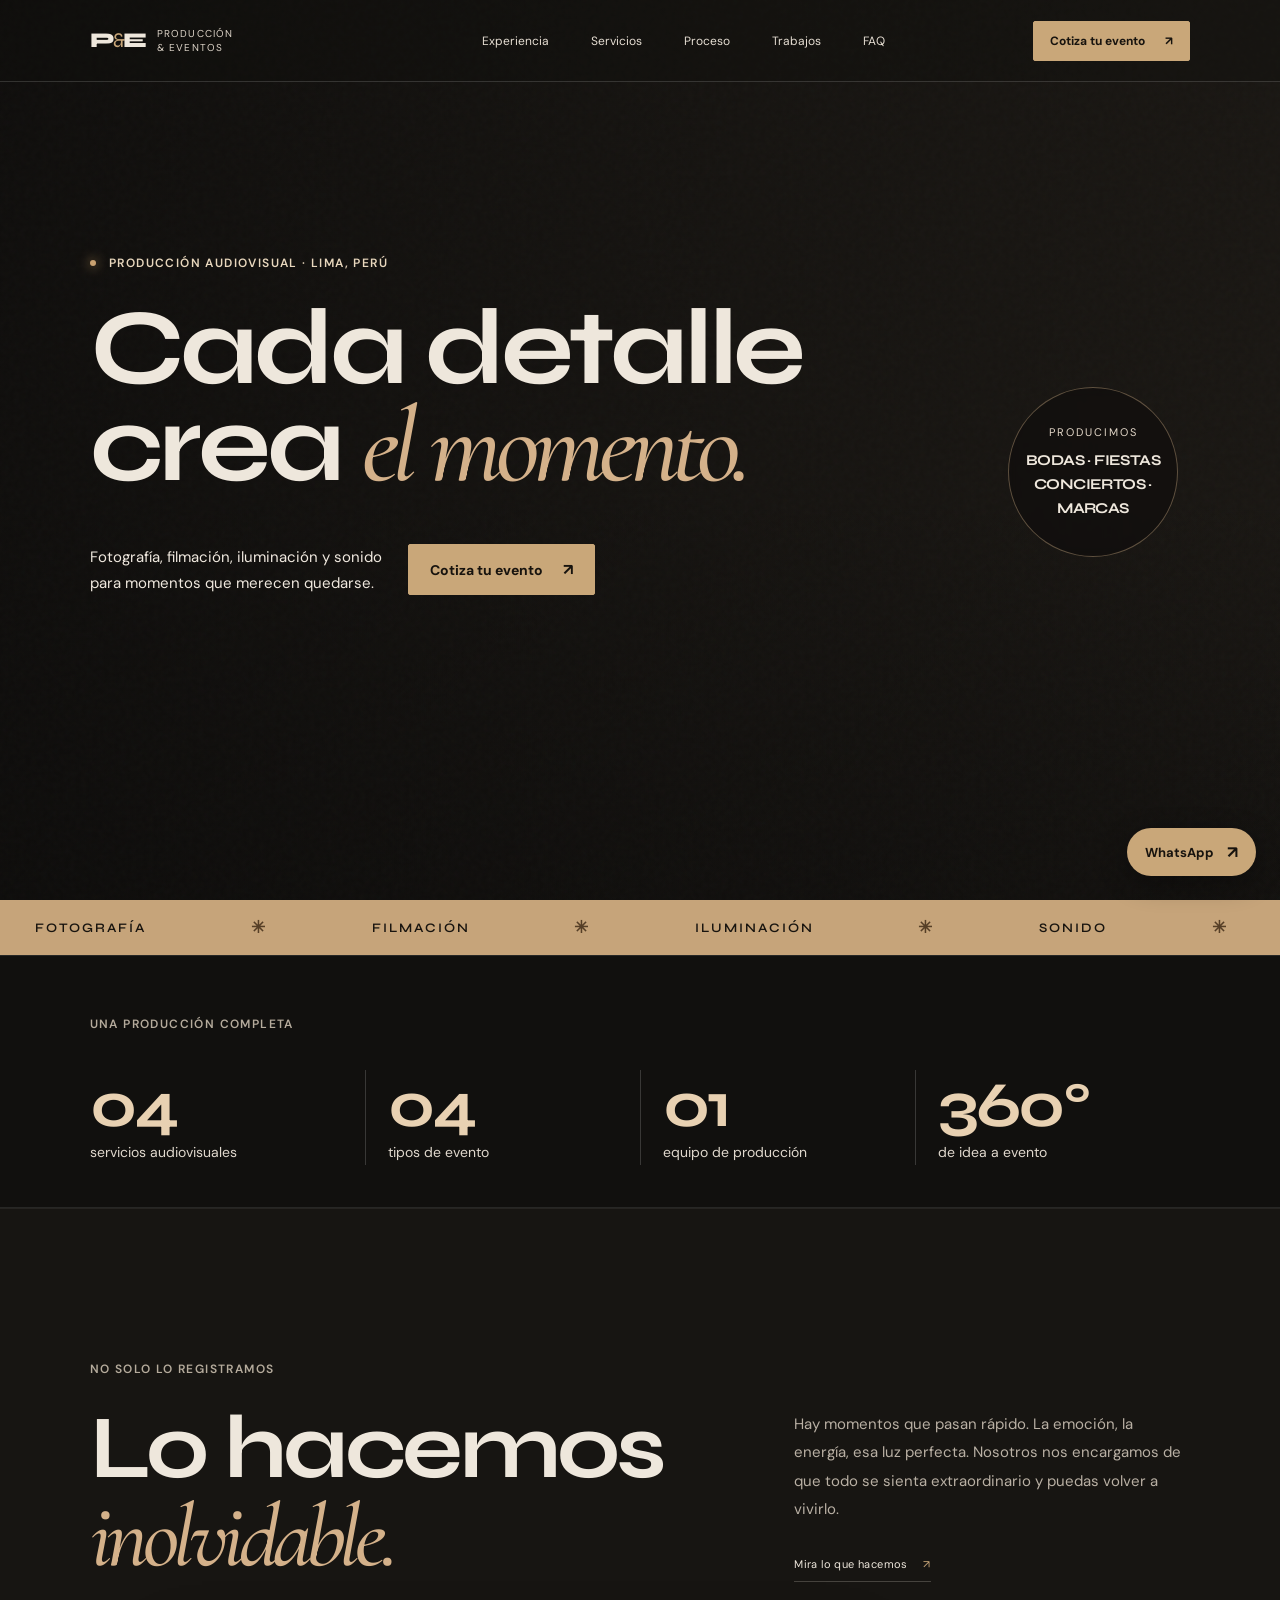
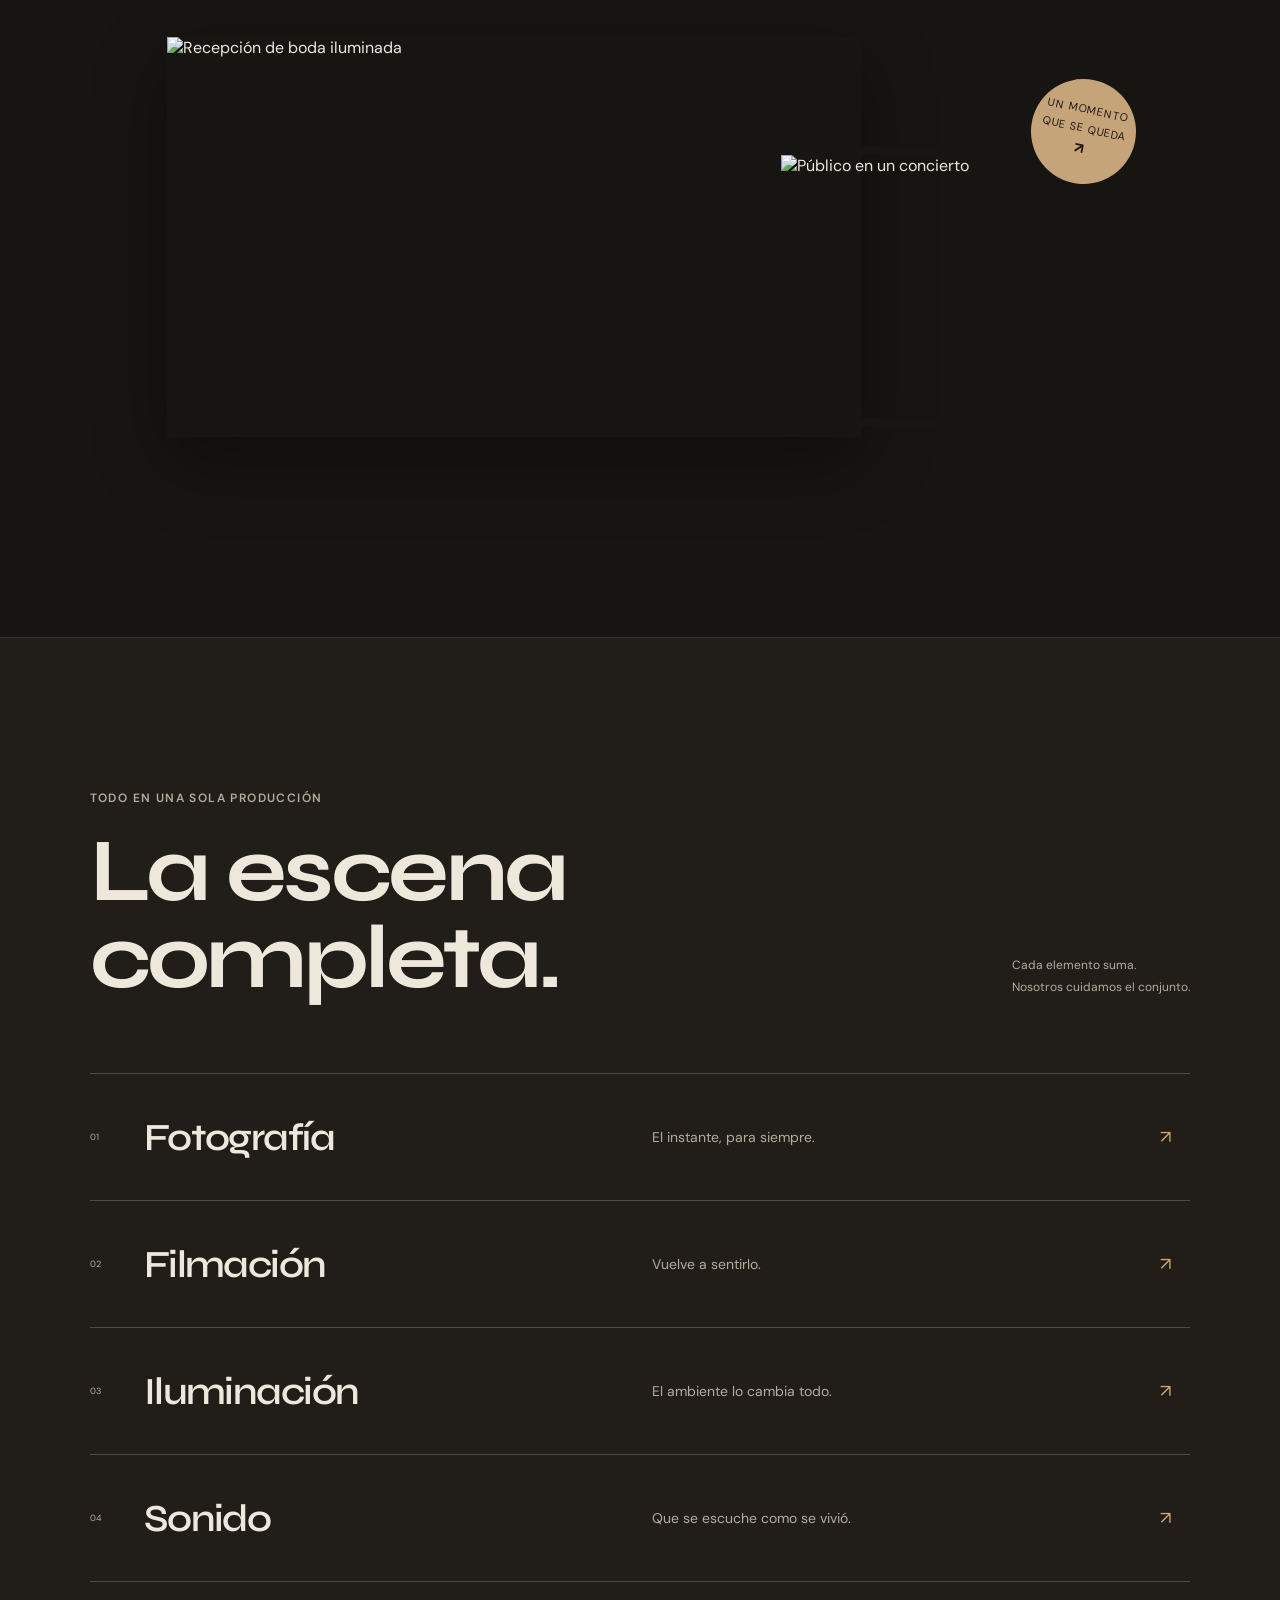
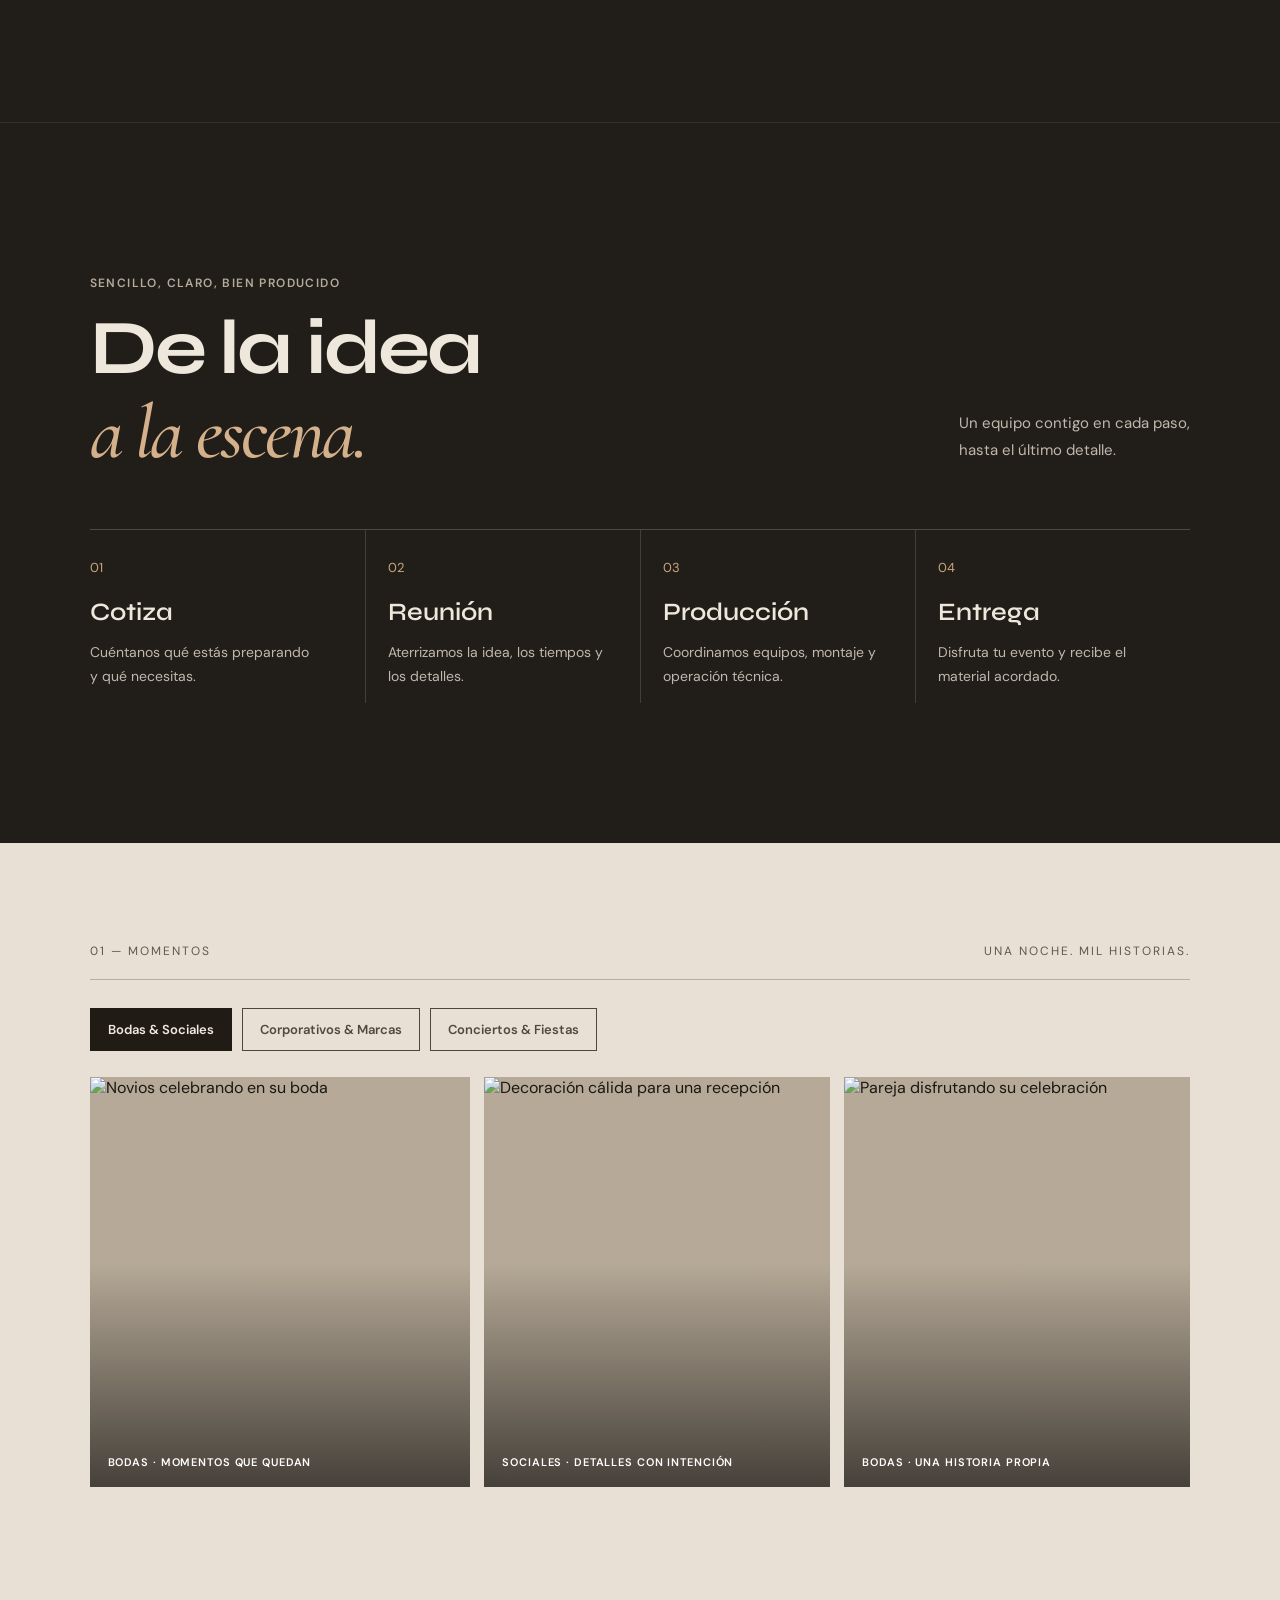
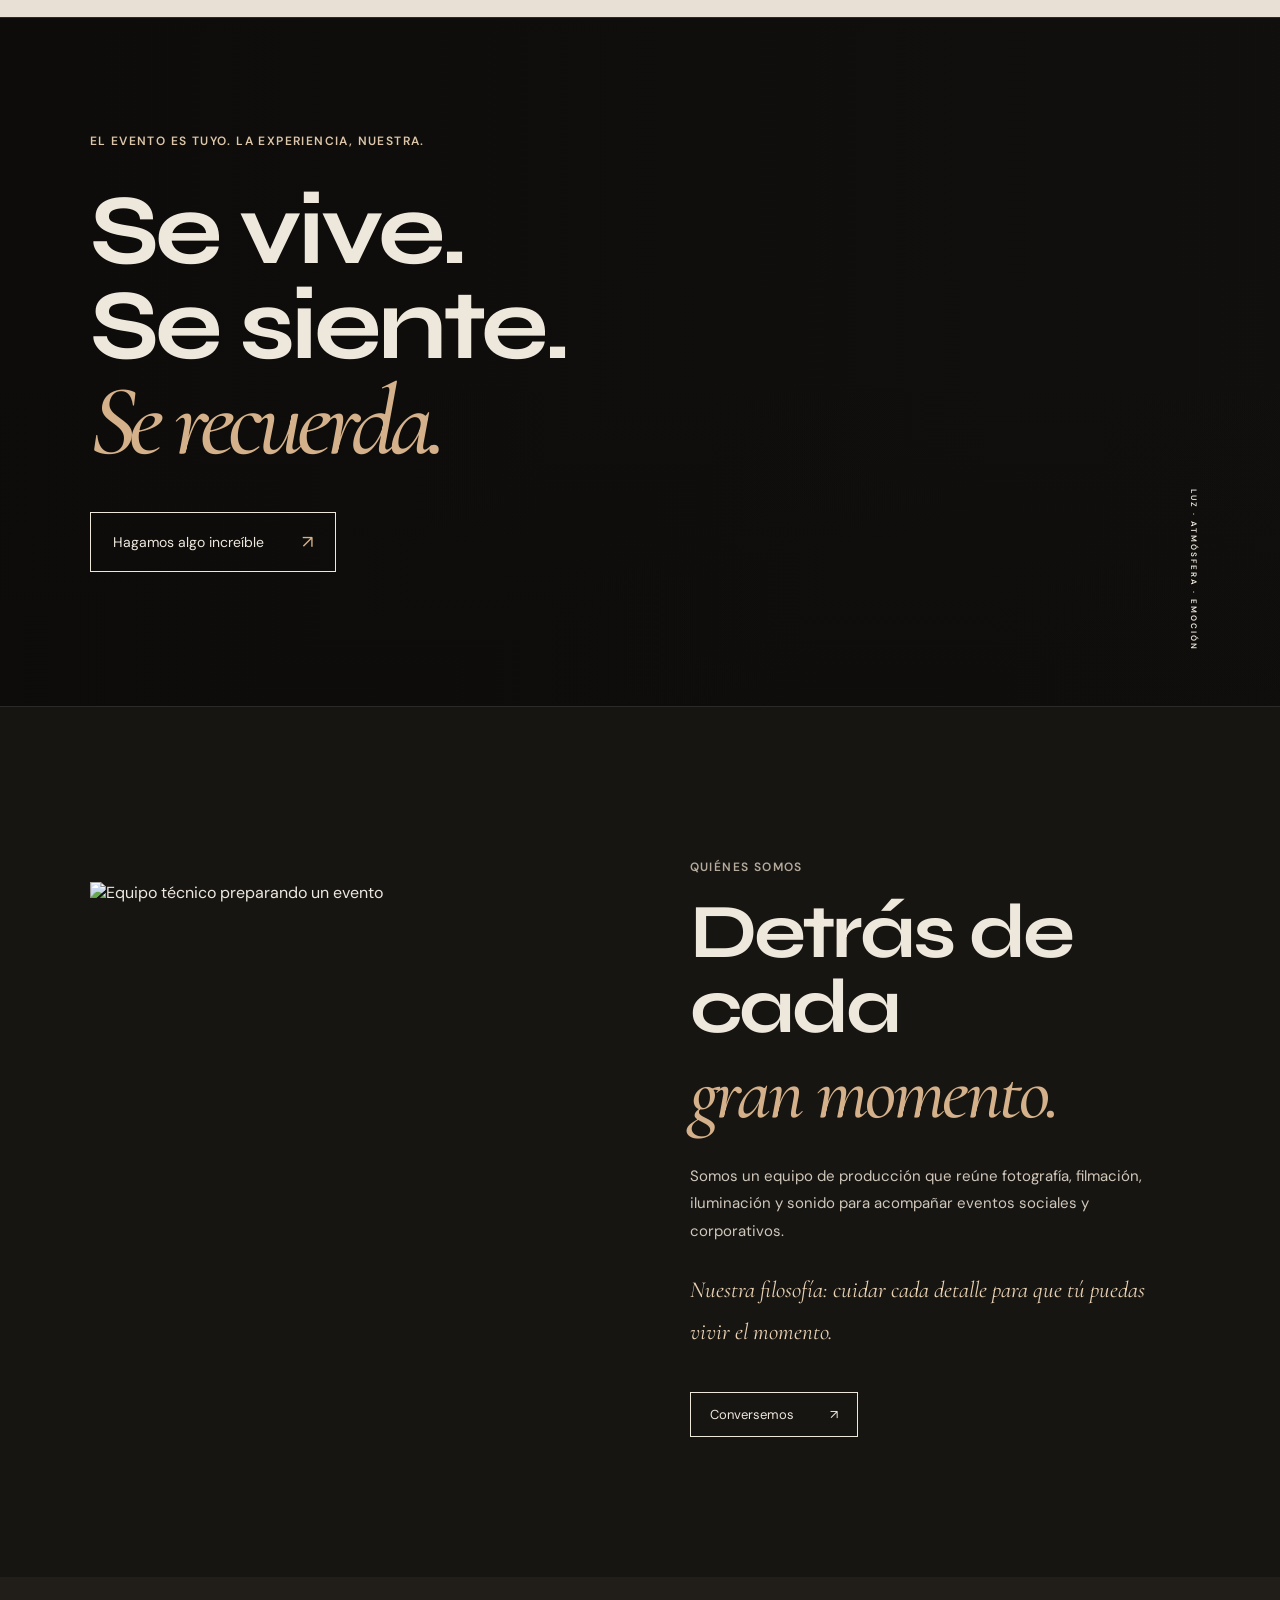
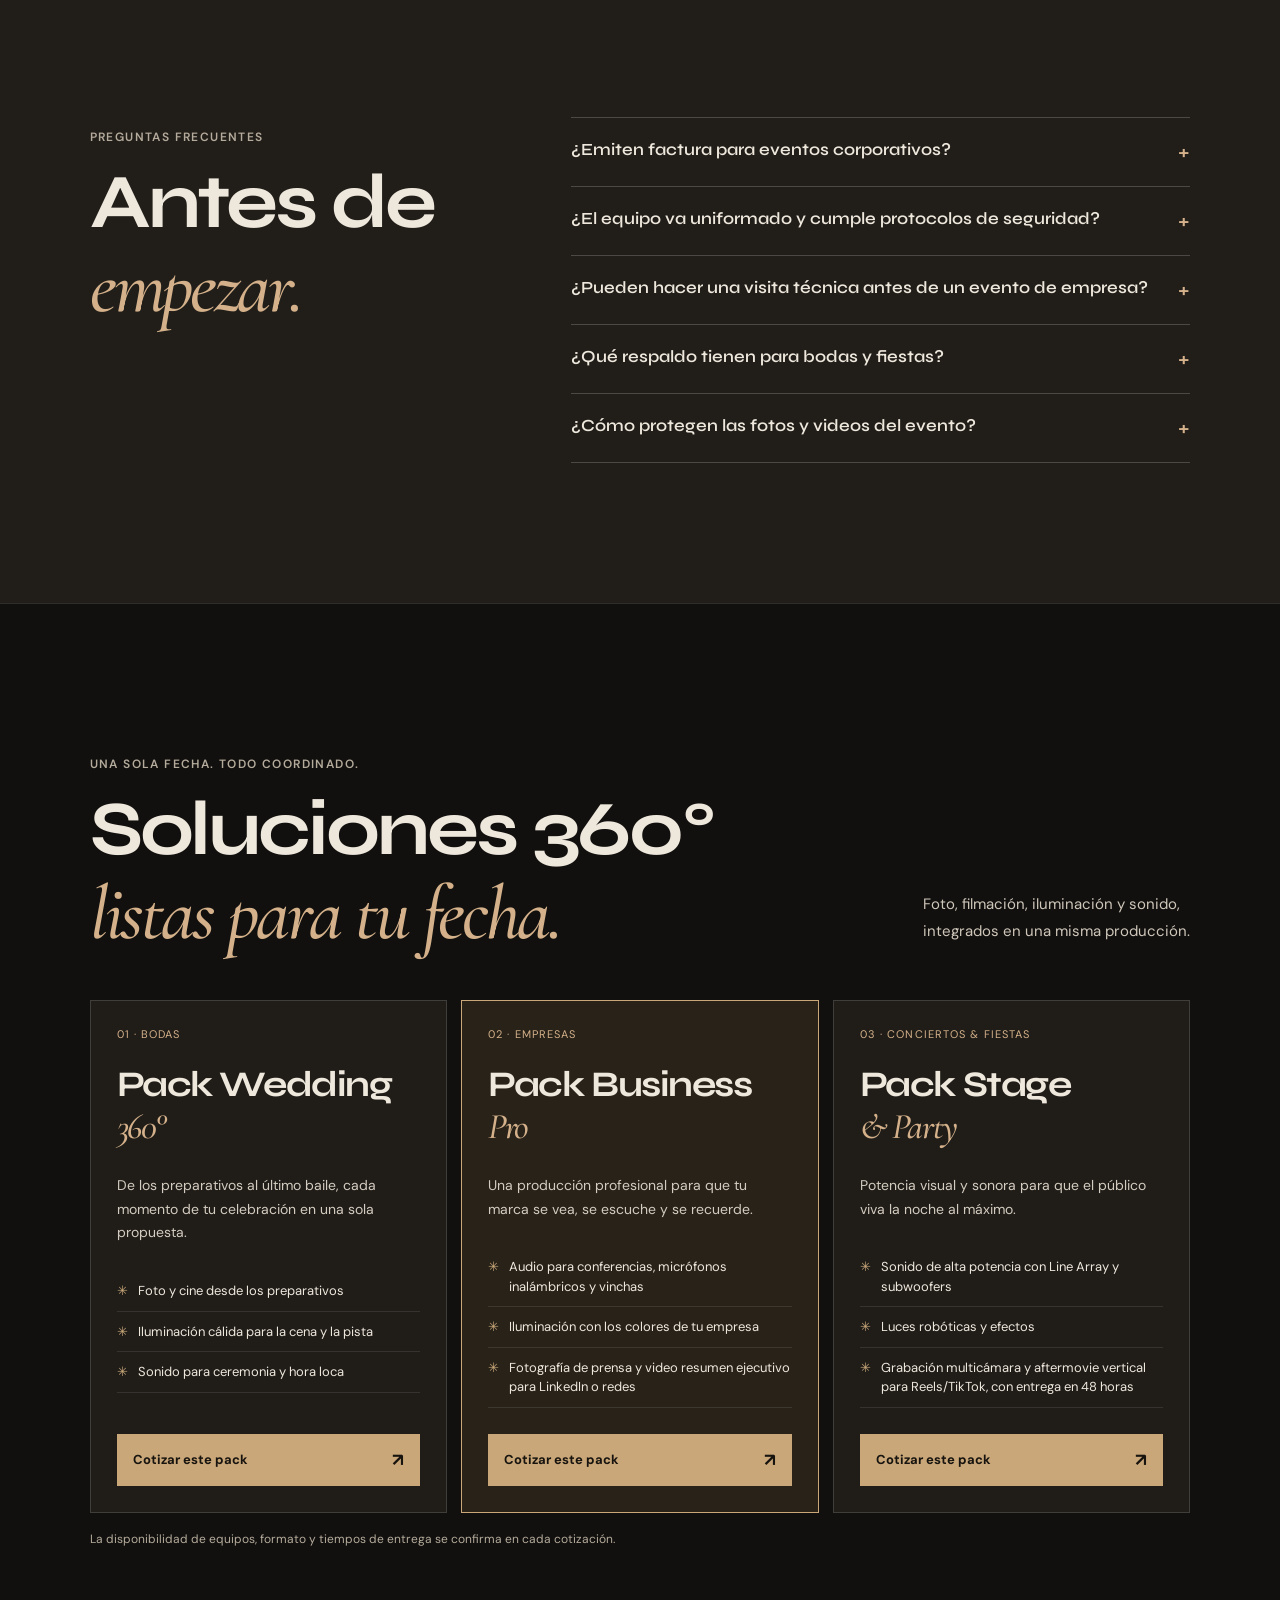
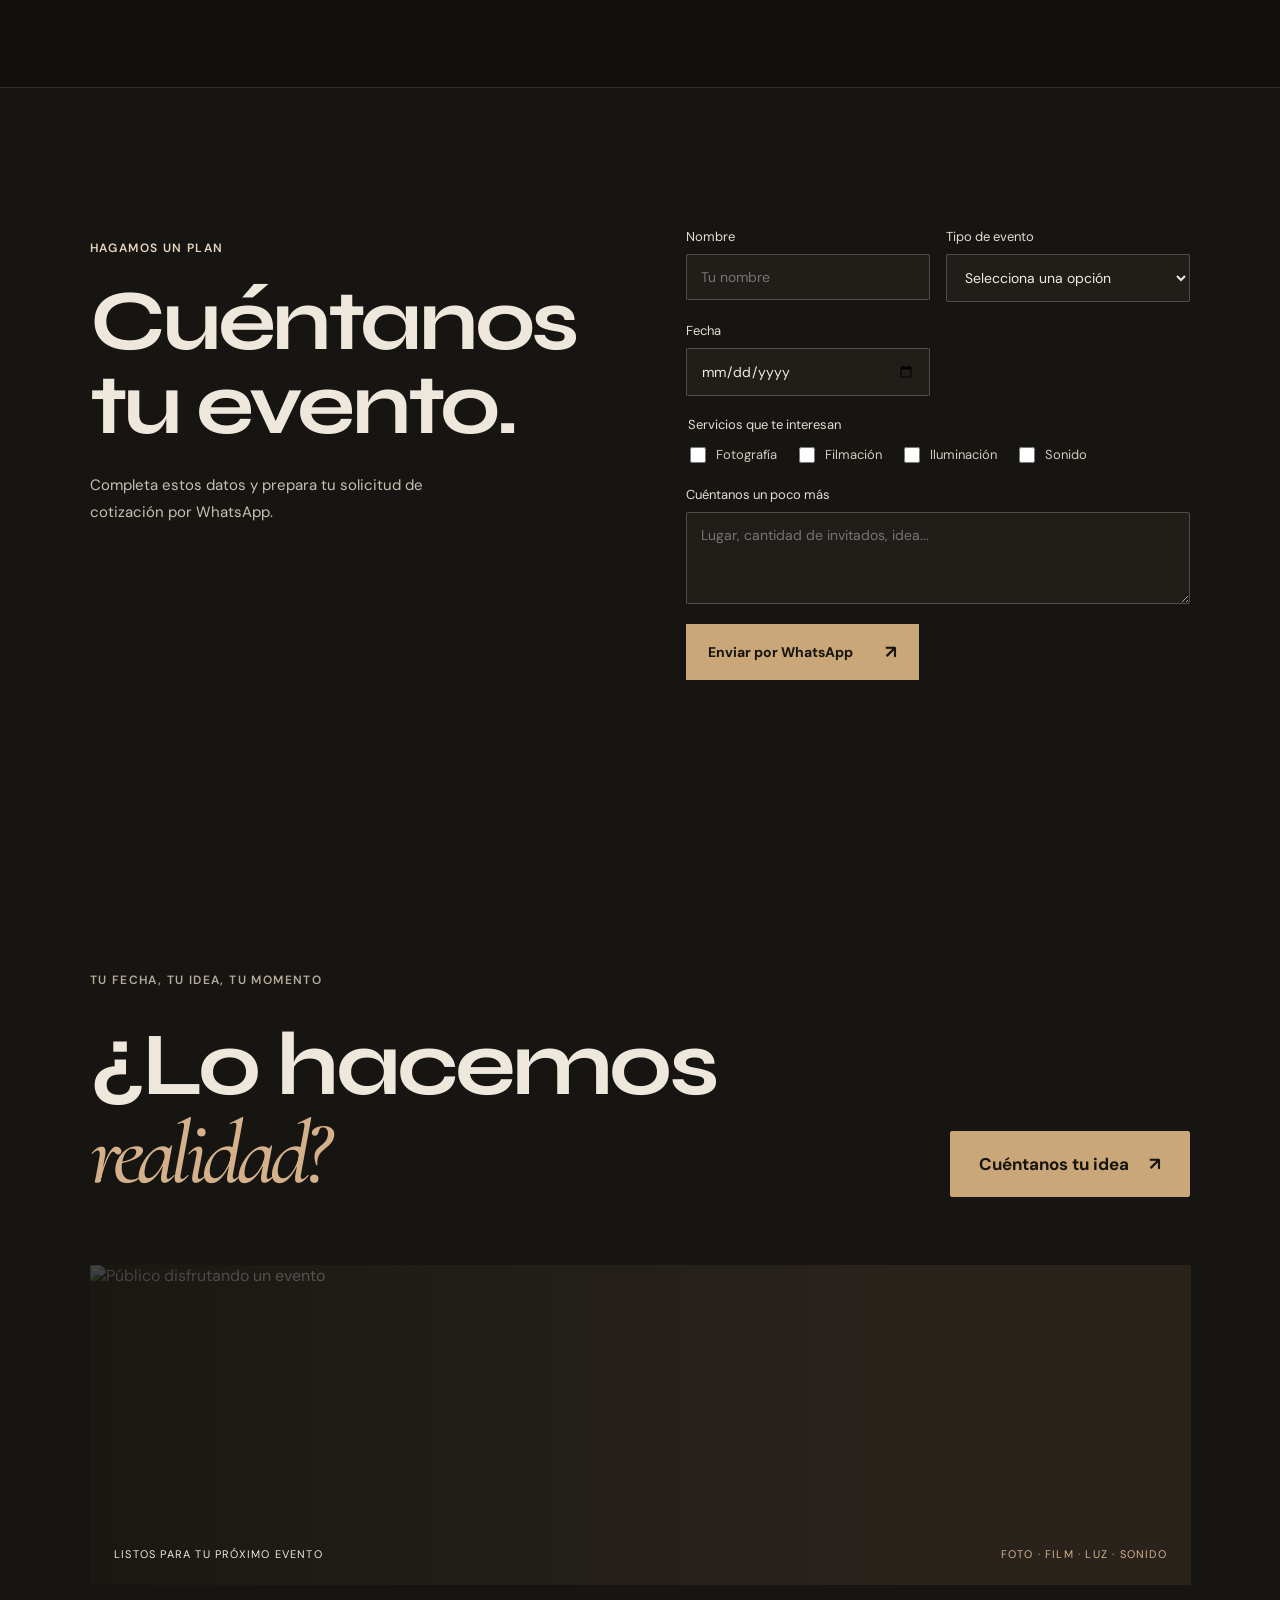
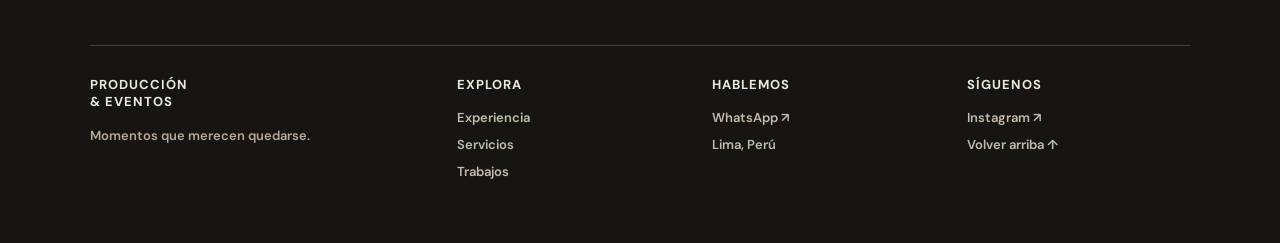
==== index.html @ 1ac0ceef "Create event production website" ====
<!doctype html>
<html lang="es">
<head>
  <meta charset="UTF-8">
  <meta name="viewport" content="width=device-width, initial-scale=1">
  <meta name="theme-color" content="#11100e">
  <meta name="description" content="Fotografía, filmación, iluminación y sonido para eventos que merecen sentirse y recordarse.">
  <title>Producción & Eventos — Cada detalle crea el momento</title>
  <link rel="preconnect" href="https://fonts.googleapis.com">
  <link rel="preconnect" href="https://fonts.gstatic.com" crossorigin>
  <link href="https://fonts.googleapis.com/css2?family=Cormorant+Garamond:ital,wght@1,400;1,500&family=DM+Sans:wght@400;500;600;700&family=Syne:wght@400;500;600;700;800&display=swap" rel="stylesheet">
  <link rel="stylesheet" href="styles.css">
</head>
<body>
  <header class="topbar">
    <a class="brand" href="#inicio" aria-label="Producción y Eventos, inicio"><span class="brand-mark">P<span>&</span>E</span><span class="brand-caption">PRODUCCIÓN<br>& EVENTOS</span></a>
    <nav class="nav" id="nav"><a href="#experiencia">Experiencia</a><a href="#servicios">Servicios</a><a href="#proceso">Proceso</a><a href="#trabajos">Trabajos</a><a href="#faq">FAQ</a></nav>
    <a class="nav-cta" href="#cotizacion">Cotiza tu evento <span>↗</span></a>
    <button class="menu-toggle" aria-label="Abrir menú" aria-expanded="false"><i></i><i></i></button>
  </header>

  <main>
    <section class="hero" id="inicio">
      <video class="hero-video" autoplay muted loop playsinline poster="https://images.unsplash.com/photo-1511795409834-ef04bbd61622?auto=format&fit=crop&w=2200&q=90" aria-label="Recepción de boda al atardecer"><source src="https://videos.pexels.com/video-files/8790458/8790458-hd_1920_1080_25fps.mp4" type="video/mp4"></video>
      <div class="hero-grain"></div>
      <div class="hero-content">
        <p class="eyebrow"><span class="live-dot"></span> PRODUCCIÓN AUDIOVISUAL · LIMA, PERÚ</p>
        <h1>Cada detalle<br>crea <em>el momento.</em></h1>
        <div class="hero-bottom"><p>Fotografía, filmación, iluminación y sonido<br>para momentos que merecen quedarse.</p><a class="hero-quote" href="#cotizacion">Cotiza tu evento <span>↗</span></a></div>
      </div>
      <div class="event-orbit"><span class="orbit-label">PRODUCIMOS</span><span class="orbit-word">BODAS · FIESTAS<br>CONCIERTOS · MARCAS</span></div>
    </section>

    <div class="moving-ribbon" aria-label="Fotografía, filmación, iluminación y sonido"><div class="ribbon-track"><span>FOTOGRAFÍA</span><b>✳</b><span>FILMACIÓN</span><b>✳</b><span>ILUMINACIÓN</span><b>✳</b><span>SONIDO</span><b>✳</b><span>FOTOGRAFÍA</span><b>✳</b><span>FILMACIÓN</span><b>✳</b><span>ILUMINACIÓN</span><b>✳</b><span>SONIDO</span><b>✳</b></div></div>

    <section class="stats section-pad" aria-label="Producción en cifras">
      <div class="stats-head"><p class="eyebrow muted">UNA PRODUCCIÓN COMPLETA</p></div>
      <div class="stats-grid"><div class="stat"><strong>04</strong><span>servicios audiovisuales</span></div><div class="stat"><strong>04</strong><span>tipos de evento</span></div><div class="stat"><strong>01</strong><span>equipo de producción</span></div><div class="stat"><strong>360°</strong><span>de idea a evento</span></div></div>
    </section>

    <section class="intro section-pad" id="experiencia">
      <p class="eyebrow muted">NO SOLO LO REGISTRAMOS</p>
      <div class="intro-grid"><h2>Lo hacemos<br><em>inolvidable.</em></h2><div class="intro-copy"><p>Hay momentos que pasan rápido. La emoción, la energía, esa luz perfecta. Nosotros nos encargamos de que todo se sienta extraordinario y puedas volver a vivirlo.</p><a class="text-link" href="#trabajos">Mira lo que hacemos <span>↗</span></a></div></div>
      <div class="intro-visual"><img class="intro-main" src="https://images.unsplash.com/photo-1511795409834-ef04bbd61622?auto=format&fit=crop&w=1200&q=85" alt="Recepción de boda iluminada"><img class="intro-float" src="https://images.unsplash.com/photo-1501386761578-eac5c94b800a?auto=format&fit=crop&w=700&q=85" alt="Público en un concierto"><span class="photo-stamp">UN MOMENTO<br>QUE SE QUEDA <b>↗</b></span></div>
    </section>

    <section class="services section-pad" id="servicios">
      <div class="section-heading"><div><p class="eyebrow muted">TODO EN UNA SOLA PRODUCCIÓN</p><h2>La escena<br>completa.</h2></div><p class="heading-note">Cada elemento suma.<br>Nosotros cuidamos el conjunto.</p></div>
      <div class="service-list">
        <article class="service-row service-photo"><video muted loop playsinline preload="none" poster="https://images.unsplash.com/photo-1519741497674-611481863552?auto=format&fit=crop&w=900&q=85"><source src="https://videos.pexels.com/video-files/8790458/8790458-hd_1920_1080_25fps.mp4" type="video/mp4"></video><a class="service-link" href="servicio.html?tipo=fotografia" aria-label="Ver detalles del servicio de fotografía"><span class="service-no">01</span><h3>Fotografía</h3><span class="service-desc">El instante, para siempre.</span><span class="service-arrow">↗</span></a></article>
        <article class="service-row service-film"><video muted loop playsinline preload="none" poster="https://images.unsplash.com/photo-1492684223066-81342ee5ff30?auto=format&fit=crop&w=900&q=85"><source src="https://videos.pexels.com/video-files/8244255/8244255-hd_1920_1080_25fps.mp4" type="video/mp4"></video><a class="service-link" href="servicio.html?tipo=filmacion" aria-label="Ver detalles del servicio de filmación"><span class="service-no">02</span><h3>Filmación</h3><span class="service-desc">Vuelve a sentirlo.</span><span class="service-arrow">↗</span></a></article>
        <article class="service-row service-light"><video muted loop playsinline preload="none" poster="https://images.unsplash.com/photo-1506157786151-b8491531f063?auto=format&fit=crop&w=900&q=85"><source src="https://videos.pexels.com/video-files/12991802/12991802-hd_1920_1080_30fps.mp4" type="video/mp4"></video><a class="service-link" href="servicio.html?tipo=iluminacion" aria-label="Ver detalles del servicio de iluminación"><span class="service-no">03</span><h3>Iluminación</h3><span class="service-desc">El ambiente lo cambia todo.</span><span class="service-arrow">↗</span></a></article>
        <article class="service-row service-sound"><video muted loop playsinline preload="none" poster="https://images.unsplash.com/photo-1501386761578-eac5c94b800a?auto=format&fit=crop&w=900&q=85"><source src="https://videos.pexels.com/video-files/2361938/2361938-hd_1920_1080_30fps.mp4" type="video/mp4"></video><a class="service-link" href="servicio.html?tipo=sonido" aria-label="Ver detalles del servicio de sonido"><span class="service-no">04</span><h3>Sonido</h3><span class="service-desc">Que se escuche como se vivió.</span><span class="service-arrow">↗</span></a></article>
      </div>
    </section>

    <section class="process section-pad" id="proceso">
      <div class="process-head"><div><p class="eyebrow muted">SENCILLO, CLARO, BIEN PRODUCIDO</p><h2>De la idea<br><em>a la escena.</em></h2></div><p>Un equipo contigo en cada paso,<br>hasta el último detalle.</p></div>
      <div class="process-steps"><article><span>01</span><h3>Cotiza</h3><p>Cuéntanos qué estás preparando y qué necesitas.</p></article><article><span>02</span><h3>Reunión</h3><p>Aterrizamos la idea, los tiempos y los detalles.</p></article><article><span>03</span><h3>Producción</h3><p>Coordinamos equipos, montaje y operación técnica.</p></article><article><span>04</span><h3>Entrega</h3><p>Disfruta tu evento y recibe el material acordado.</p></article></div>
    </section>

    <section class="visual-work" aria-label="Momentos de eventos">
      <div class="visual-heading"><span>01 — MOMENTOS</span><span>UNA NOCHE. MIL HISTORIAS.</span></div>
      <div class="gallery-tabs" role="tablist" aria-label="Filtrar galería por tipo de evento"><button type="button" role="tab" aria-selected="true" data-gallery-filter="social">Bodas & Sociales</button><button type="button" role="tab" aria-selected="false" data-gallery-filter="corporate">Corporativos & Marcas</button><button type="button" role="tab" aria-selected="false" data-gallery-filter="live">Conciertos & Fiestas</button></div>
      <div class="mosaic gallery-grid" id="gallery-grid" aria-live="polite"></div>
    </section>

    <section class="feature" id="trabajos">
      <div class="feature-photo"></div><div class="feature-shade"></div>
      <div class="feature-copy"><p class="eyebrow">EL EVENTO ES TUYO. LA EXPERIENCIA, NUESTRA.</p><h2>Se vive.<br>Se siente.<br><em>Se recuerda.</em></h2><a href="#cotizacion" class="light-button">Hagamos algo increíble <span>↗</span></a></div>
      <span class="feature-caption">LUZ · ATMÓSFERA · EMOCIÓN</span>
    </section>

    <section class="about section-pad" id="nosotros">
      <div class="about-image"><img src="https://images.unsplash.com/photo-1492684223066-81342ee5ff30?auto=format&fit=crop&w=1200&q=85" alt="Equipo técnico preparando un evento"></div>
      <div class="about-copy"><p class="eyebrow muted">QUIÉNES SOMOS</p><h2>Detrás de cada<br><em>gran momento.</em></h2><p>Somos un equipo de producción que reúne fotografía, filmación, iluminación y sonido para acompañar eventos sociales y corporativos.</p><p class="about-principle">Nuestra filosofía: cuidar cada detalle para que tú puedas vivir el momento.</p><a class="outline-button" href="#cotizacion">Conversemos <span>↗</span></a></div>
    </section>

    <section class="faq section-pad" id="faq">
      <div class="faq-heading"><p class="eyebrow muted">PREGUNTAS FRECUENTES</p><h2>Antes de<br><em>empezar.</em></h2></div>
      <div class="faq-list"><details><summary>¿Emiten factura para eventos corporativos?<span>+</span></summary><p>Sí, emitimos factura. Coméntanos los datos fiscales y los requerimientos administrativos al solicitar tu cotización.</p></details><details><summary>¿El equipo va uniformado y cumple protocolos de seguridad?<span>+</span></summary><p>Sí. El personal asiste uniformado y coordinamos los protocolos de seguridad y montaje requeridos por el local.</p></details><details><summary>¿Pueden hacer una visita técnica antes de un evento de empresa?<span>+</span></summary><p>Sí, coordinamos una visita técnica previa para revisar el espacio, los accesos y los requerimientos de montaje.</p></details><details><summary>¿Qué respaldo tienen para bodas y fiestas?<span>+</span></summary><p>Llevamos equipos de respaldo, incluidas cámaras, micrófonos y luces extra, para responder ante imprevistos durante el evento.</p></details><details><summary>¿Cómo protegen las fotos y videos del evento?<span>+</span></summary><p>Hacemos copias de seguridad de fotos y videos el mismo día del evento. El plazo de entrega final se acuerda según la cobertura.</p></details></div>
    </section>

    <section class="event-packs section-pad" id="combos">
      <div class="packs-heading"><div><p class="eyebrow muted">UNA SOLA FECHA. TODO COORDINADO.</p><h2>Soluciones 360°<br><em>listas para tu fecha.</em></h2></div><p>Foto, filmación, iluminación y sonido,<br>integrados en una misma producción.</p></div>
      <div class="pack-grid">
        <article class="pack-card"><span class="pack-index">01 · BODAS</span><h3>Pack Wedding<br><em>360°</em></h3><p>De los preparativos al último baile, cada momento de tu celebración en una sola propuesta.</p><ul><li>Foto y cine desde los preparativos</li><li>Iluminación cálida para la cena y la pista</li><li>Sonido para ceremonia y hora loca</li></ul><a href="index.html?evento=Boda&combo=Pack%20Wedding%20360#cotizacion" class="pack-cta">Cotizar este pack <span>↗</span></a></article>
        <article class="pack-card pack-featured"><span class="pack-index">02 · EMPRESAS</span><h3>Pack Business<br><em>Pro</em></h3><p>Una producción profesional para que tu marca se vea, se escuche y se recuerde.</p><ul><li>Audio para conferencias, micrófonos inalámbricos y vinchas</li><li>Iluminación con los colores de tu empresa</li><li>Fotografía de prensa y video resumen ejecutivo para LinkedIn o redes</li></ul><a href="index.html?evento=Evento%20corporativo&combo=Pack%20Business%20Pro#cotizacion" class="pack-cta">Cotizar este pack <span>↗</span></a></article>
        <article class="pack-card"><span class="pack-index">03 · CONCIERTOS & FIESTAS</span><h3>Pack Stage<br><em>& Party</em></h3><p>Potencia visual y sonora para que el público viva la noche al máximo.</p><ul><li>Sonido de alta potencia con Line Array y subwoofers</li><li>Luces robóticas y efectos</li><li>Grabación multicámara y aftermovie vertical para Reels/TikTok, con entrega en 48 horas</li></ul><a href="index.html?evento=Concierto&combo=Pack%20Stage%20%26%20Party#cotizacion" class="pack-cta">Cotizar este pack <span>↗</span></a></article>
      </div>
      <p class="pack-note">La disponibilidad de equipos, formato y tiempos de entrega se confirma en cada cotización.</p>
    </section>

    <section class="quote-form-section section-pad" id="cotizacion">
      <div class="form-intro"><p class="eyebrow">HAGAMOS UN PLAN</p><h2>Cuéntanos<br>tu evento.</h2><p>Completa estos datos y prepara tu solicitud de cotización por WhatsApp.</p></div>
      <form class="quote-form" id="quote-form">
        <label>Nombre<input name="nombre" autocomplete="name" required placeholder="Tu nombre"></label>
        <label>Tipo de evento<select name="evento" required><option value="" disabled selected>Selecciona una opción</option><option>Boda</option><option>Fiesta</option><option>Concierto</option><option>Evento corporativo</option><option>Otro</option></select></label>
        <input type="hidden" name="combo">
        <div class="event-context" id="event-context" hidden></div>
        <label>Fecha<input name="fecha" type="date"></label>
        <fieldset><legend>Servicios que te interesan</legend><div class="service-checks"><label><input type="checkbox" name="servicios" value="Fotografía"> Fotografía</label><label><input type="checkbox" name="servicios" value="Filmación"> Filmación</label><label><input type="checkbox" name="servicios" value="Iluminación"> Iluminación</label><label><input type="checkbox" name="servicios" value="Sonido"> Sonido</label></div></fieldset>
        <label class="form-message">Cuéntanos un poco más<textarea name="mensaje" rows="3" placeholder="Lugar, cantidad de invitados, idea... "></textarea></label>
        <button type="submit" class="submit-button">Enviar por WhatsApp <span>↗</span></button>
      </form>
    </section>

    <section class="contact section-pad" id="contacto">
      <p class="eyebrow muted">TU FECHA, TU IDEA, TU MOMENTO</p>
      <div class="contact-row"><h2>¿Lo hacemos<br><em>realidad?</em></h2><a class="contact-button" href="#cotizacion">Cuéntanos tu idea <span>↗</span></a></div>
      <div class="contact-visual"><img src="https://images.unsplash.com/photo-1492684223066-81342ee5ff30?auto=format&fit=crop&w=1600&q=85" alt="Público disfrutando un evento"><div class="contact-visual-label"><span>LISTOS PARA TU PRÓXIMO EVENTO</span><span>FOTO · FILM · LUZ · SONIDO</span></div></div>
      <div class="contact-foot"><div><strong>PRODUCCIÓN<br>& EVENTOS</strong><p>Momentos que merecen quedarse.</p></div><div><strong>EXPLORA</strong><a href="#experiencia">Experiencia</a><a href="#servicios">Servicios</a><a href="#trabajos">Trabajos</a></div><div><strong>HABLEMOS</strong><a href="https://wa.me/?text=Hola%2C%20quiero%20cotizar%20un%20evento" target="_blank" rel="noreferrer">WhatsApp ↗</a><a href="#contacto">Lima, Perú</a></div><div class="footer-social"><strong>SÍGUENOS</strong><a href="#contacto">Instagram ↗</a><a href="#inicio">Volver arriba ↑</a></div></div>
    </section>
  </main>
  <a class="floating-whatsapp" href="https://wa.me/?text=Hola%2C%20quiero%20cotizar%20un%20evento" target="_blank" rel="noreferrer" aria-label="Abrir WhatsApp para cotizar">WhatsApp <span>↗</span></a>
  <div class="page-transition" aria-hidden="true"><span class="transition-label">PRODUCCIÓN & EVENTOS</span></div>
  <script src="script.js"></script>
</body>
</html>
---- styles.css ----
:root{--bg:#11100e;--panel:#191714;--cream:#eee7dc;--muted:#a39a8d;--gold:#c9a779;--line:rgba(238,231,220,.18)}*{box-sizing:border-box}html{scroll-behavior:smooth}body{margin:0;background:var(--bg);color:var(--cream);font-family:'DM Sans',sans-serif}a{color:inherit;text-decoration:none}.topbar{height:82px;padding:0 6.3%;position:absolute;z-index:5;top:0;width:100%;display:flex;align-items:center;justify-content:space-between;border-bottom:1px solid rgba(255,255,255,.15)}.brand{display:flex;align-items:center;gap:12px}.brand-mark{font-family:Manrope,sans-serif;font-size:21px;font-weight:800;letter-spacing:-2px}.brand-mark span{color:var(--gold);font-weight:400}.brand-caption{font-size:8px;line-height:1.4;letter-spacing:1.5px;color:#e4ddd2}.nav{display:flex;gap:42px;margin-left:100px}.nav a,.nav-cta{font-size:12px;color:#e6ded3}.nav a{transition:color .2s}.nav a:hover{color:var(--gold)}.nav-cta{border:1px solid rgba(238,231,220,.38);padding:12px 18px;border-radius:2px}.nav-cta span,.text-link span{color:var(--gold);margin-left:12px}.menu-toggle{display:none;background:none;border:0}.hero{min-height:760px;height:min(100svh,960px);position:relative;overflow:hidden;background:#1a1713}.hero-image,.feature-photo{position:absolute;inset:0;background-size:cover;background-position:center 48%}.hero-image{background-image:linear-gradient(90deg,rgba(12,11,10,.83) 0%,rgba(12,11,10,.48) 52%,rgba(12,11,10,.08) 100%),linear-gradient(0deg,rgba(12,11,10,.55),transparent 30%),url('https://images.unsplash.com/photo-1505236858219-8359eb29e329?auto=format&fit=crop&w=2200&q=90');transform:scale(1.025);animation:heroIn 1.2s ease-out both}.hero-grain{position:absolute;inset:0;opacity:.12;pointer-events:none;background-image:url("data:image/svg+xml,%3Csvg viewBox='0 0 180 180' xmlns='http://www.w3.org/2000/svg'%3E%3Cfilter id='n'%3E%3CfeTurbulence type='fractalNoise' baseFrequency='.9' numOctaves='3' stitchTiles='stitch'/%3E%3C/filter%3E%3Crect width='100%25' height='100%25' filter='url(%23n)' opacity='.2'/%3E%3C/svg%3E")}.hero-content{position:absolute;left:12.5%;top:26%;max-width:780px}.eyebrow{font-size:9px;letter-spacing:2.4px;font-weight:600;color:#e8d7bd}.live-dot{display:inline-block;width:6px;height:6px;background:#caa271;border-radius:50%;margin:0 9px 1px 0;box-shadow:0 0 12px #d7a767}.hero h1,.intro h2,.section-heading h2,.feature h2,.contact h2{font-family:Manrope,sans-serif;font-weight:500;letter-spacing:-.065em}.hero h1{font-size:clamp(62px,8.5vw,128px);line-height:.99;margin:30px 0 34px}.hero h1 em,.intro h2 em,.feature h2 em,.contact h2 em{font-family:Georgia,serif;font-weight:400;color:#d4b18a;letter-spacing:-.07em}.hero-bottom{display:flex;align-items:center;justify-content:space-between;max-width:560px}.hero-bottom p{font-size:13px;line-height:1.8;color:#ded6cb}.round-link{width:44px;height:44px;border:1px solid rgba(255,255,255,.5);border-radius:50%;display:grid;place-items:center;font-size:19px;transition:.25s}.round-link:hover{background:var(--gold);color:#17130e}.hero-index{position:absolute;right:6.3%;bottom:10%;display:flex;align-items:center;gap:10px;font-size:9px;letter-spacing:1px}.index-line{width:54px;height:1px;background:rgba(255,255,255,.55)}.hero-label{position:absolute;bottom:10.5%;left:6.3%;font-size:8px;letter-spacing:2px;color:#d0c8bd;writing-mode:vertical-rl;transform:rotate(180deg)}.section-pad{padding:140px 12.5%}.intro{background:#171512}.muted{color:#9b8f81}.intro-grid{display:grid;grid-template-columns:1.2fr .8fr;gap:10%;align-items:end;margin-top:28px}.intro h2,.section-heading h2,.contact h2{font-size:clamp(52px,7vw,96px);line-height:.98;margin:0}.intro-copy{max-width:390px;padding-bottom:8px}.intro-copy p{font-size:15px;line-height:1.9;color:#b9b0a4;margin:0 0 28px}.text-link{font-size:11px;letter-spacing:.4px;padding-bottom:10px;border-bottom:1px solid var(--line)}.services{background:var(--bg)}.section-heading{display:flex;align-items:end;justify-content:space-between;margin-bottom:70px}.section-heading h2{margin-top:22px}.heading-note{font-size:12px;line-height:1.8;color:var(--muted);margin-bottom:5px}.service-row{min-height:108px;display:grid;grid-template-columns:60px 1fr 1fr 30px;align-items:center;border-top:1px solid var(--line);transition:padding .25s,color .25s}.service-row:last-child{border-bottom:1px solid var(--line)}.service-row:hover{padding:0 18px;color:#d1ad83}.service-no{font-size:9px;color:#8b8175}.service-row h3{font-family:Manrope,sans-serif;font-size:clamp(23px,3vw,38px);font-weight:400;letter-spacing:-1.5px;margin:0}.service-desc{font-size:12px;color:#9a9186}.service-arrow{font-size:18px;color:var(--gold)}.feature{height:690px;position:relative;overflow:hidden}.feature-photo{background-image:url('https://images.unsplash.com/photo-1511795409834-ef04bbd61622?auto=format&fit=crop&w=2200&q=90');background-position:center 55%;filter:saturate(.76)}.feature-shade{position:absolute;inset:0;background:linear-gradient(90deg,rgba(12,11,10,.83),rgba(12,11,10,.3) 68%,rgba(12,11,10,.12)),linear-gradient(0deg,rgba(12,11,10,.38),transparent 50%)}.feature-copy{position:absolute;left:12.5%;top:15%}.feature-copy .eyebrow{color:#ddc6a9}.feature h2{font-size:clamp(58px,8vw,112px);line-height:.95;margin:35px 0 42px}.light-button{display:inline-flex;align-items:center;gap:38px;padding:16px 20px;background:var(--cream);color:#211c16;font-size:11px}.light-button span{font-size:18px}.feature-caption{position:absolute;right:6.3%;bottom:8%;font-size:8px;letter-spacing:2px;writing-mode:vertical-rl}.contact{padding-bottom:35px;background:#171512}.contact-row{display:flex;align-items:end;justify-content:space-between;margin:34px 0 120px}.contact-button{border-bottom:1px solid var(--gold);padding:14px 0;color:#e5d7c6;font-size:13px}.contact-button span{color:var(--gold);font-size:18px;margin-left:40px}.contact-foot{border-top:1px solid var(--line);padding-top:22px;display:flex;justify-content:space-between;color:#93897e;font-size:8px;letter-spacing:1.4px}.contact-foot a{color:#c9ad8c}@keyframes heroIn{from{transform:scale(1.08);opacity:.65}to{transform:scale(1.025);opacity:1}}@media(max-width:760px){.topbar{height:70px;padding:0 6%}.nav{display:none;position:absolute;top:70px;left:0;right:0;margin:0;padding:24px 6%;background:#171512;flex-direction:column;gap:22px}.nav.open{display:flex}.nav-cta{margin-left:auto;margin-right:20px;font-size:10px;padding:10px 12px}.menu-toggle{display:flex;flex-direction:column;gap:5px;padding:8px}.menu-toggle i{width:20px;height:1px;background:white}.hero{min-height:690px;height:92svh}.hero-image{background-position:58% center;background-image:linear-gradient(90deg,rgba(12,11,10,.68),rgba(12,11,10,.22)),linear-gradient(0deg,rgba(12,11,10,.65),transparent 55%),url('https://images.unsplash.com/photo-1505236858219-8359eb29e329?auto=format&fit=crop&w=1200&q=85')}.hero-content{left:7%;right:7%;top:30%}.hero h1{font-size:clamp(58px,13vw,90px);margin:25px 0}.eyebrow{font-size:8px;letter-spacing:1.7px}.hero-bottom p{font-size:11px}.hero-index{right:7%;bottom:7%}.hero-label{left:4%;bottom:7%}.section-pad{padding:88px 7%}.intro-grid{grid-template-columns:1fr;gap:30px;margin-top:25px}.intro h2,.section-heading h2,.contact h2{font-size:clamp(54px,13vw,76px)}.intro-copy{max-width:460px}.intro-copy p{font-size:13px}.section-heading{align-items:start;gap:15px;flex-direction:column;margin-bottom:40px}.heading-note{margin:0}.service-row{min-height:86px;grid-template-columns:34px 1fr 20px}.service-row h3{font-size:25px}.service-desc{display:none}.service-no{font-size:8px}.feature{height:620px}.feature-photo{background-position:60% center}.feature-copy{left:8%;right:6%;top:18%}.feature h2{font-size:clamp(62px,15vw,92px)}.contact-row{display:block;margin:30px 0 86px}.contact-button{display:inline-block;margin-top:32px}.contact-foot{gap:15px;flex-wrap:wrap;line-height:1.7}.contact-foot span:nth-child(2){order:3;width:100%}}@media(prefers-reduced-motion:reduce){html{scroll-behavior:auto}*,*::before,*::after{animation-duration:.01ms!important;transition-duration:.01ms!important}}

.reveal{opacity:0;transform:translateY(24px);transition:opacity .75s ease,transform .75s ease}.reveal.is-visible{opacity:1;transform:translateY(0)}@media(prefers-reduced-motion:reduce){.reveal{opacity:1;transform:none}}
.hero-video{position:absolute;inset:0;width:100%;height:100%;object-fit:cover;object-position:center 48%;filter:saturate(.74);animation:heroIn 1.2s ease-out both}.hero{background:#1a1713}.hero-content{z-index:2}.hero-grain{z-index:1}.hero-index,.hero-label{z-index:2}.hero:after{content:"";position:absolute;inset:0;background:linear-gradient(90deg,rgba(12,11,10,.8),rgba(12,11,10,.35) 56%,rgba(12,11,10,.08)),linear-gradient(0deg,rgba(12,11,10,.58),transparent 45%);pointer-events:none}.visual-work{padding:100px 8% 130px;background:#e8e0d5;color:#1a1713}.visual-heading{display:flex;justify-content:space-between;font-size:9px;letter-spacing:2px;color:#71685e;padding-bottom:20px;border-bottom:1px solid rgba(30,26,21,.25)}.mosaic{display:grid;grid-template-columns:1fr 1.14fr 1fr;grid-template-rows:270px 250px;gap:15px;margin-top:34px}.tile{position:relative;margin:0;overflow:hidden;background:#b6a997}.tile img{width:100%;height:100%;object-fit:cover;display:block;transition:transform .8s cubic-bezier(.2,.7,.2,1);filter:saturate(.78)}.tile:hover img{transform:scale(1.06)}.tile:after{content:"";position:absolute;inset:45% 0 0;background:linear-gradient(transparent,rgba(0,0,0,.62))}.tile figcaption{position:absolute;z-index:1;bottom:18px;left:18px;color:white;font-size:8px;letter-spacing:2px}.tile-tall{grid-row:span 2}.tile-wide{grid-column:span 2}.tile-small{grid-column:2}.mosaic-note{display:flex;align-items:center;justify-content:space-between;padding:20px 24px;background:#c3a47e;color:#211b14;font-family:Manrope,sans-serif;font-weight:600;font-size:clamp(17px,2vw,25px);letter-spacing:-1px}.note-star{font-size:32px;animation:spin 14s linear infinite}@keyframes spin{to{transform:rotate(360deg)}}@media(max-width:760px){.hero-video{object-position:58% center}.mosaic{grid-template-columns:1fr 1fr;grid-template-rows:240px 190px 150px;gap:9px;margin-top:22px}.visual-work{padding:72px 7% 85px}.visual-heading{font-size:7px;letter-spacing:1.3px}.tile-tall{grid-row:span 2}.tile-wide{grid-column:2;grid-row:1}.tile-small{grid-column:2;grid-row:2}.mosaic-note{grid-column:span 2;padding:15px 18px}}
.tile video{width:100%;height:100%;object-fit:cover;display:block;filter:saturate(.78);transition:transform .8s cubic-bezier(.2,.7,.2,1)}.tile:hover video{transform:scale(1.06)}.image-tile{display:block}.tile-caption{position:absolute;z-index:1;left:18px;bottom:18px;color:#fff;font-size:8px;letter-spacing:2px}.mosaic-note{cursor:pointer}.hero-video{transform:scale(1.025)}@media(max-width:760px){.tile-caption{left:12px;bottom:13px;font-size:7px;letter-spacing:1px}}
.moving-ribbon{overflow:hidden;background:#c6a47a;color:#18140f;padding:17px 0;transform:rotate(-1.2deg) scale(1.02);position:relative;z-index:2;margin-top:-12px}.ribbon-track{display:flex;align-items:center;justify-content:space-around;gap:34px;width:max-content;min-width:200%;animation:ribbonMove 26s linear infinite;white-space:nowrap;font:600 12px Manrope,sans-serif;letter-spacing:2px}.ribbon-track b{font-size:17px;color:#563f27}@keyframes ribbonMove{to{transform:translateX(-50%)}}.intro-visual{height:460px;position:relative;margin-top:75px}.intro-main{position:absolute;left:7%;top:0;width:63%;height:400px;object-fit:cover;filter:saturate(.78);box-shadow:0 24px 70px #0005;animation:floatImage 7s ease-in-out infinite}.intro-float{position:absolute;right:6%;top:110px;width:32%;height:280px;object-fit:cover;border:8px solid #171512;filter:saturate(.8);animation:floatImage 8s ease-in-out infinite reverse}.photo-stamp{position:absolute;z-index:1;right:5%;top:42px;width:105px;height:105px;border-radius:50%;display:grid;place-content:center;text-align:center;background:#c6a47a;color:#201a13;font-size:8px;letter-spacing:1px;line-height:1.7;transform:rotate(12deg)}.photo-stamp b{font-size:15px}.service-row{position:relative;overflow:hidden;isolation:isolate}.service-row img{position:absolute;z-index:-1;inset:0;width:100%;height:100%;object-fit:cover;opacity:0;transform:scale(1.08);transition:opacity .5s,transform .9s;filter:brightness(.42) saturate(.8)}.service-row:hover img{opacity:1;transform:scale(1)}.service-row:hover h3,.service-row:hover .service-desc,.service-row:hover .service-no{color:#fff}.service-row:hover .service-arrow{color:#e8c391}.tile{animation:cardFloat 8s ease-in-out infinite}.tile-wide{animation-delay:-2.4s}.tile-small{animation-delay:-4s}.tile video{object-position:center}.hero-video{animation:heroIn 1.2s ease-out both,heroDrift 25s ease-in-out infinite alternate}@keyframes heroDrift{to{transform:scale(1.12) translateX(-1.5%)}}@keyframes floatImage{50%{transform:translateY(-12px)}}@keyframes cardFloat{50%{transform:translateY(-7px)}}.feature-photo{animation:heroDrift 30s ease-in-out infinite alternate}.contact-button,.light-button{transition:transform .25s,background .25s}.contact-button:hover,.light-button:hover{transform:translateY(-4px)}@media(max-width:760px){.moving-ribbon{padding:13px 0}.ribbon-track{gap:20px;font-size:10px}.intro-visual{height:330px;margin-top:45px}.intro-main{left:0;width:78%;height:270px}.intro-float{right:0;top:95px;width:43%;height:200px;border-width:5px}.photo-stamp{right:2%;top:20px;width:82px;height:82px;font-size:7px}.service-row:hover{padding:0 12px}.tile{animation-duration:11s}}
.reel-wall{overflow:hidden;position:relative;padding:120px 0 35px;background:#0b0b0a;color:var(--cream)}.reel-title{position:relative;margin:0 12.5% 55px}.reel-title h2{font:500 clamp(50px,7vw,96px)/.93 Manrope,sans-serif;letter-spacing:-.07em;margin:24px 0}.reel-title h2 em{font:italic 400 1em Georgia,serif;color:#d4b18a}.reel-mark{position:absolute;right:0;bottom:8px;font-size:9px;letter-spacing:2px;color:#847c70}.reel-window{overflow:hidden;padding:0 0 10px}.reel-track{display:flex;align-items:center;gap:16px;width:max-content;animation:reelTravel 42s linear infinite}.reel-track:hover{animation-play-state:paused}.reel-card{margin:0;position:relative;width:clamp(230px,25vw,370px);height:310px;overflow:hidden;background:#27231f;transform:translateY(26px);transition:transform .45s}.reel-card-tall{height:400px;transform:translateY(0)}.reel-card:hover{transform:translateY(-12px) rotate(-1deg)}.reel-card img,.reel-card video{width:100%;height:100%;object-fit:cover;filter:brightness(.76) saturate(.8);transition:transform .8s}.reel-card:hover img,.reel-card:hover video{transform:scale(1.08);filter:brightness(.92) saturate(1)}.reel-card:after{content:"";position:absolute;inset:45% 0 0;background:linear-gradient(transparent,rgba(0,0,0,.7));pointer-events:none}.reel-card figcaption{position:absolute;z-index:1;left:18px;bottom:17px;font-size:9px;letter-spacing:2px}.reel-card figcaption b{color:#d4b18a;margin-right:12px}.reel-foot{margin:25px 12.5% 0;display:flex;justify-content:space-between;color:#8f877b;font-size:8px;letter-spacing:1.8px}.reel-foot b{color:#d4b18a;font-size:14px;margin-left:8px}@keyframes reelTravel{to{transform:translateX(-36%)}}.hero-content{animation:heroText .9s .15s both}@keyframes heroText{from{opacity:0;transform:translateY(35px)}to{opacity:1;transform:translateY(0)}}.moving-ribbon:hover .ribbon-track{animation-duration:9s}.service-row h3{transition:transform .4s,color .3s}.service-row:hover h3{transform:translateX(12px)}.feature-shade{transition:opacity .8s}.feature:hover .feature-shade{opacity:.78}.reel-title.reveal{transition-delay:.1s}@media(max-width:760px){.reel-wall{padding:78px 0 25px}.reel-title{margin:0 7% 32px}.reel-title h2{font-size:clamp(51px,13vw,76px)}.reel-mark{bottom:0;font-size:7px}.reel-track{gap:10px;animation-duration:34s}.reel-card{width:68vw;height:250px}.reel-card-tall{height:320px}.reel-foot{margin:18px 7% 0;font-size:7px;letter-spacing:1px}}@media(prefers-reduced-motion:reduce){.reel-track,.ribbon-track,.note-star{animation:none!important}.reel-window{overflow-x:auto}.hero-video,.feature-photo{animation:none!important}}
.hero-video{translate:var(--pointer-x,0) var(--pointer-y,0);transition:translate .25s ease-out}
.hero-bottom{max-width:700px;gap:22px}.hero-quote{flex:0 0 auto;border-bottom:1px solid rgba(212,177,138,.75);padding:12px 0;color:#eee7dc;font-size:10px;letter-spacing:.4px}.hero-quote span{color:#d4b18a;margin-left:20px;font-size:16px}.hero-quote:hover{color:#d4b18a}.topbar:after{content:"";position:absolute;left:0;bottom:-1px;width:100%;height:2px;background:#c9a779;transform:scaleX(var(--scroll-progress,0));transform-origin:left;z-index:2}.reel-track{animation-name:reelTravelSeamless}.reel-card{flex:0 0 auto}@keyframes reelTravelSeamless{to{transform:translateX(-50%)}}@media(max-width:760px){.hero-bottom{flex-wrap:wrap;justify-content:flex-start;column-gap:18px;row-gap:8px}.hero-bottom p{flex-basis:100%}.hero-quote{font-size:10px}.round-link{margin-left:auto}}
.service-row.active img,.service-row:focus-visible img{opacity:1;transform:scale(1)}.service-row.active h3,.service-row:focus-visible h3,.service-row.active .service-desc,.service-row:focus-visible .service-desc{color:#fff}.service-row:focus-visible{outline:1px solid #c9a779;outline-offset:3px}
.feature-video{position:absolute;inset:0;width:100%;height:100%;object-fit:cover;object-position:center 55%;filter:saturate(.76);animation:heroDrift 30s ease-in-out infinite alternate}
@media(prefers-reduced-motion:reduce){.feature-video{animation:none!important}}
.event-orbit{position:absolute;z-index:3;right:12%;top:43%;width:190px;height:190px;border:1px solid rgba(230,207,176,.38);border-radius:50%;display:flex;flex-direction:column;align-items:center;justify-content:center;gap:9px;text-align:center;background:rgba(15,13,11,.22);backdrop-filter:blur(4px);animation:orbitIn 1.1s .55s both}.orbit-label{font-size:7px;letter-spacing:2px;color:#dfc9ad}.orbit-word{font:500 22px Manrope,sans-serif;letter-spacing:1px;animation:wordPulse 2.8s ease-in-out infinite}.orbit-count{font-size:8px;letter-spacing:2px;color:#d2c4b2}.orbit-count i{font-style:normal;color:#c6a47a;padding:0 6px}.orbit-ring{position:absolute;inset:-10px;border:1px solid rgba(212,177,138,.22);border-radius:50%;animation:ringPulse 3s ease-out infinite}.light-sweep{position:absolute;z-index:1;inset:-20%;pointer-events:none;background:linear-gradient(105deg,transparent 44%,rgba(255,214,161,.13) 49%,rgba(255,214,161,.04) 52%,transparent 58%);transform:translateX(-70%);animation:sweep 8s ease-in-out infinite}.hero-content h1{animation:titleRise 1s .2s both}.hero-content .eyebrow{animation:titleRise .7s both}.hero-bottom{animation:titleRise 1s .42s both}.reel-track{animation-duration:24s}.ribbon-track{animation-duration:17s}.reel-card{transition:transform .35s,filter .35s}.reel-card:hover{filter:brightness(1.15)}@keyframes sweep{0%,20%{transform:translateX(-75%)}70%,100%{transform:translateX(75%)}}@keyframes wordPulse{0%,100%{opacity:1;transform:scale(1)}50%{opacity:.55;transform:scale(.94)}}@keyframes ringPulse{0%{transform:scale(.96);opacity:.4}80%,100%{transform:scale(1.12);opacity:0}}@keyframes orbitIn{from{opacity:0;transform:translateY(25px) scale(.85)}to{opacity:1;transform:translateY(0) scale(1)}}@keyframes titleRise{from{opacity:0;transform:translateY(22px)}to{opacity:1;transform:translateY(0)}}@media(max-width:760px){.event-orbit{width:118px;height:118px;right:8%;top:auto;bottom:17%;gap:5px}.orbit-word{font-size:14px}.orbit-label{font-size:6px;letter-spacing:1px}.orbit-count{font-size:7px}.orbit-ring{inset:-6px}.hero-label{display:none}.reel-track{animation-duration:20s}.ribbon-track{animation-duration:13s}}@media(prefers-reduced-motion:reduce){.event-orbit,.orbit-word,.orbit-ring,.light-sweep,.hero-content h1,.hero-content .eyebrow,.hero-bottom{animation:none!important}}
.orbit-word.changing{opacity:0;transform:translateY(8px);transition:opacity .2s,transform .2s}
.service-row video{position:absolute;z-index:-1;inset:0;width:100%;height:100%;object-fit:cover;opacity:0;transform:scale(1.12);transition:opacity .45s,transform .9s;filter:brightness(.42) saturate(.8)}.service-row:hover video,.service-row.active video,.service-row:focus-visible video{opacity:1;transform:scale(1)}.service-row:hover img{opacity:0}.intro-main{object-fit:cover;filter:saturate(.78);transition:transform 1.1s,filter .8s}.intro-visual:hover .intro-main{transform:scale(1.035);filter:saturate(1)}.visual-play{position:absolute;z-index:2;left:9%;bottom:24px;font-size:8px;letter-spacing:2px;color:#fff;text-shadow:0 1px 8px #000}.visual-play:before{content:"";display:inline-block;width:7px;height:7px;background:#d4b18a;border-radius:50%;margin-right:9px;box-shadow:0 0 0 5px #d4b18a40;animation:livePulse 1.4s infinite}@keyframes livePulse{50%{box-shadow:0 0 0 10px #d4b18a00}}.contact-visual{height:280px;position:relative;margin:0 0 48px;overflow:hidden;background:#29231c}.contact-visual video{width:100%;height:100%;object-fit:cover;filter:brightness(.58) saturate(.8);animation:heroDrift 22s ease-in-out infinite alternate}.contact-visual:after{content:"";position:absolute;inset:0;background:linear-gradient(90deg,#11100e99,transparent 75%);pointer-events:none}.contact-visual-label{position:absolute;z-index:1;inset:0;display:flex;align-items:end;justify-content:space-between;padding:24px;font-size:8px;letter-spacing:2px}.contact-visual-label span:last-child{color:#d5b38e}.visual-work .mosaic{perspective:900px}.visual-work .tile{transition:transform .55s,filter .5s}.visual-work .tile:hover{transform:translateY(-12px) rotateX(2deg) rotateY(-2deg)}.intro-visual,.contact-visual{will-change:transform}.service-row:focus-visible video{opacity:1}.feature-copy .light-button{animation:buttonBreathe 3s ease-in-out infinite}@keyframes buttonBreathe{50%{box-shadow:0 0 0 8px rgba(212,177,138,.13)}}@media(max-width:760px){.contact-visual{height:205px;margin-bottom:35px}.contact-visual-label{padding:15px;font-size:6px;letter-spacing:1px;gap:12px}.visual-play{left:7%;bottom:15px;font-size:7px}.service-row.active video{opacity:1}}@media(prefers-reduced-motion:reduce){.contact-visual video,.feature-copy .light-button,.visual-play:before{animation:none!important}}
body{font-family:'DM Sans',sans-serif}.hero h1,.intro h2,.section-heading h2,.feature h2,.contact h2,.reel-title h2,.service-row h3,.brand-mark,.mosaic-note,.ribbon-track{font-family:'Syne',sans-serif}.hero h1,.feature h2,.intro h2,.section-heading h2,.contact h2,.reel-title h2{font-weight:700;letter-spacing:-.075em}.hero h1{font-size:clamp(64px,9vw,136px);line-height:.9}.hero h1 em,.intro h2 em,.feature h2 em,.contact h2 em,.reel-title h2 em{font-family:'Cormorant Garamond',serif;font-style:italic;font-weight:500;letter-spacing:-.065em}.service-row h3{font-weight:600;letter-spacing:-.06em}.brand-mark{font-weight:800}.nav,.nav-cta,.hero-quote,.service-desc,.text-link,.contact-button{font-family:'DM Sans',sans-serif}.event-orbit .orbit-word{font-family:'Syne',sans-serif;font-weight:700;letter-spacing:-.04em}.eyebrow,.hero-label,.feature-caption,.contact-foot,.reel-foot,.reel-card figcaption,.tile figcaption{font-family:'DM Sans',sans-serif;font-weight:600}.mosaic-note{font-weight:700;letter-spacing:-.06em}@media(max-width:760px){.hero h1{font-size:clamp(58px,13.5vw,92px);line-height:.93}}
/* Editorial polish pass: clear hierarchy, consistent grid, calmer motion */
:root{--muted:#b5ab9c;--line:rgba(238,231,220,.22);--content:min(1200px,86vw)}html,body{overflow-x:hidden}.topbar{position:fixed;padding-inline:max(7vw,calc((100vw - 1200px)/2));background:rgba(17,16,14,.34);backdrop-filter:blur(0);transition:background .3s,backdrop-filter .3s}.topbar.scrolled{background:rgba(17,16,14,.88);backdrop-filter:blur(16px)}.topbar:after{height:2px}.nav-cta,.hero-quote,.contact-button{background:#c9a779;color:#17130e;border:1px solid #c9a779;border-radius:2px;padding:14px 21px;font-size:14px;font-weight:700;letter-spacing:0;display:inline-flex;align-items:center;gap:20px}.nav-cta{font-size:12px;padding:11px 16px}.nav-cta span,.hero-quote span,.contact-button span{color:#17130e;margin:0}.nav-cta:hover,.hero-quote:hover,.contact-button:hover{background:#dfbd94;color:#17130e;transform:translateY(-2px)}.hero-content{left:max(7vw,calc((100vw - 1200px)/2));top:27%;max-width:790px}.hero h1,.intro h2,.section-heading h2,.feature h2,.contact h2,.reel-title h2{letter-spacing:-.04em}.hero h1{font-size:clamp(62px,8.4vw,118px)}.hero-bottom{max-width:740px;justify-content:flex-start;gap:26px}.hero-bottom p{font-size:15px;color:#f0e9df;line-height:1.75}.event-orbit{right:max(8vw,calc((100vw - 1120px)/2));width:170px;height:170px;border-color:#d1b18b66;background:rgba(10,9,8,.42)}.orbit-label{font-size:11px;color:#e3d7c8}.orbit-word{font-size:15px;line-height:1.6}.orbit-ring{display:none}.hero-index,.hero-label,.round-link,.light-sweep{display:none!important}.eyebrow{font-size:12px;letter-spacing:1.4px;color:#e8d7bd}.muted,.heading-note,.service-no,.service-desc,.hero-index{color:#b5ab9c}.section-pad{padding-left:max(7vw,calc((100vw - 1200px)/2));padding-right:max(7vw,calc((100vw - 1200px)/2))}.intro{background:#171512;border-top:1px solid #ffffff10}.services{background:#211e1a;border-top:1px solid #ffffff16}.visual-work{padding-left:max(7vw,calc((100vw - 1200px)/2));padding-right:max(7vw,calc((100vw - 1200px)/2));background:#e8e0d5}.mosaic{grid-template-columns:1.08fr 1.15fr 1fr .9fr;grid-template-rows:clamp(250px,34vw,410px);gap:14px;margin-top:26px}.tile-tall,.tile-wide,.tile-small,.tile-party{grid-column:auto;grid-row:auto;height:100%}.tile-tall{transform:translateY(14px)}.tile-wide{transform:translateY(0)}.tile-small{transform:translateY(22px)}.tile-party{transform:translateY(4px)}.visual-heading{font-size:12px;color:#61584e}.tile figcaption,.tile-caption{font-size:11px;letter-spacing:1px}.service-row{min-height:126px;grid-template-columns:54px 1fr 1fr 30px}.service-row h3{font-size:clamp(27px,3vw,42px);letter-spacing:-.04em}.service-desc{font-size:14px}.service-row video{opacity:.22;filter:brightness(.32) saturate(.72)}.service-row:hover video,.service-row.active video,.service-row:focus-visible video{opacity:.7}.service-row:hover h3,.service-row.active h3,.service-row:focus-visible h3,.service-row:hover .service-desc,.service-row.active .service-desc,.service-row:focus-visible .service-desc{color:#fff}.intro-visual{margin-top:56px}.photo-stamp{font-size:10px}.visual-play{font-size:11px}.feature{border-block:1px solid #ffffff1c}.feature-copy{left:max(7vw,calc((100vw - 1200px)/2))}.feature h2{font-size:clamp(62px,7.8vw,105px)}.feature-copy .light-button{animation:none;background:transparent;border:1px solid #eee7dc;color:#eee7dc;font-size:14px;padding:17px 22px}.feature-copy .light-button span{color:#d4b18a}.contact{background:#171512}.contact-row{margin:34px 0 68px;gap:40px}.contact h2{font-size:clamp(60px,7vw,92px)}.contact-button{font-size:17px;padding:20px 28px}.contact-visual{height:320px;margin-bottom:60px}.contact-visual-label{font-size:11px;letter-spacing:1.2px}.contact-foot{display:grid;grid-template-columns:1.5fr 1fr 1fr 1fr;gap:32px;padding:30px 0 18px;font-size:13px;letter-spacing:0;color:#c4bbaf}.contact-foot strong{display:block;color:#eee7dc;font-size:13px;letter-spacing:1px;margin-bottom:16px}.contact-foot p{font-size:13px;color:#b5ab9c;line-height:1.6}.contact-foot a{display:block;color:#c4bbaf;font-size:13px;margin:10px 0}.contact-foot a:hover{color:#d4b18a}.hero-video,.feature-video,.contact-visual video{animation:slowZoom 24s ease-in-out infinite alternate}.intro-main{animation:slowZoom 28s ease-in-out infinite alternate}.feature-photo{animation:none}@keyframes slowZoom{to{transform:scale(1.055)}}.moving-ribbon{transform:none;margin:0}.ribbon-track{font-size:13px;animation-duration:26s}.tile,.intro-float,.note-star,.orbit-ring{animation:none!important}.tile:hover{transform:translateY(-7px)}.service-row img,.service-row video{transition:opacity .35s,transform .6s}.hero h1,.hero-content .eyebrow,.hero-bottom{animation:none}.hero-content{animation:revealUp .8s both}@keyframes revealUp{from{opacity:0;transform:translateY(18px)}to{opacity:1;transform:translateY(0)}}.reveal{transform:translateY(18px)}.reveal.is-visible{transform:none}.reel-wall{display:none}
@media(max-width:760px){:root{--content:86vw}.topbar{padding-inline:7%;height:70px}.nav-cta{font-size:11px;padding:10px 12px;gap:8px}.hero{min-height:700px;height:94svh}.hero-content{left:7%;right:7%;top:26%}.hero h1{font-size:clamp(54px,12vw,76px);letter-spacing:-.035em}.hero-bottom{display:flex;align-items:flex-start;flex-wrap:wrap;gap:16px}.hero-bottom p{font-size:14px;flex-basis:100%;margin:0 0 4px}.hero-quote{font-size:13px;padding:14px 17px}.event-orbit{right:7%;top:auto;bottom:7%;width:120px;height:120px}.orbit-word{font-size:11px}.orbit-label{font-size:9px}.eyebrow{font-size:11px;letter-spacing:1px}.section-pad{padding:78px 7%}.intro-grid{gap:24px}.intro h2,.section-heading h2{font-size:clamp(48px,12vw,70px)}.intro-visual{height:300px;margin-top:38px}.intro-main{height:250px}.intro-float{height:180px;top:93px}.services{padding-top:78px;padding-bottom:78px}.section-heading{margin-bottom:32px}.service-row{grid-template-columns:30px 1fr 24px;min-height:112px;padding:0 10px}.service-row h3{font-size:25px}.service-desc{display:block;grid-column:2;grid-row:2;font-size:12px;margin-top:-22px;color:#e0d8cd!important}.service-no{grid-column:1;grid-row:1/3;font-size:11px}.service-arrow{grid-column:3;grid-row:1/3}.service-row video{opacity:.3}.service-row.active video{opacity:.66}.visual-work{padding:70px 7% 84px}.visual-heading{font-size:10px;letter-spacing:.8px}.mosaic{grid-template-columns:1fr 1fr;grid-template-rows:220px 175px;gap:10px;margin-top:22px}.tile-tall,.tile-wide,.tile-small,.tile-party{transform:none}.tile figcaption{left:11px;bottom:12px;font-size:8px;letter-spacing:.7px}.feature{height:590px}.feature-copy{left:7%;right:7%;top:18%}.feature h2{font-size:clamp(55px,13vw,82px)}.contact{padding-bottom:30px}.contact-row{margin:28px 0 42px;display:block}.contact h2{font-size:clamp(54px,12vw,76px)}.contact-button{font-size:14px;padding:16px 19px;margin-top:25px}.contact-visual{height:230px;margin-bottom:40px}.contact-visual-label{font-size:8px;gap:12px}.contact-foot{grid-template-columns:1fr 1fr;gap:26px 18px;padding-top:24px}.contact-foot strong,.contact-foot a,.contact-foot p{font-size:12px}.ribbon-track{font-size:11px;gap:22px}.hero:after{background:linear-gradient(90deg,rgba(12,11,10,.75),rgba(12,11,10,.3) 70%),linear-gradient(0deg,rgba(12,11,10,.58),transparent 50%)}}
@media(max-width:390px){.event-orbit{width:96px;height:96px;bottom:6%;right:6%}.orbit-word{font-size:9px}.hero-bottom{max-width:70%}.hero-quote{font-size:12px}.mosaic{grid-template-rows:190px 160px}.contact-foot{grid-template-columns:1fr 1fr}}
@media(prefers-reduced-motion:reduce){.hero-video,.feature-video,.contact-visual video,.intro-main{animation:none!important}.moving-ribbon{transform:none}.ribbon-track{animation:none!important}.reveal{opacity:1;transform:none}}
.brand-caption{font-size:10px;letter-spacing:1.2px;color:#ddd4c8}.contact-foot{font-size:13px}.visual-heading{font-size:12px}.tile figcaption,.tile-caption{font-size:11px}.photo-stamp{font-size:11px}.intro-float{animation:none!important}.service-row{cursor:pointer}.contact-foot>div{min-width:0}@media(max-width:760px){.brand-caption{font-size:9px}.visual-heading{font-size:11px}.tile figcaption,.tile-caption{font-size:10px}.photo-stamp{font-size:9px}.orbit-label{font-size:10px}}
.stats{background:#11100e;border-top:1px solid #ffffff18;border-bottom:1px solid #ffffff18;padding-top:48px;padding-bottom:42px}.stats-head{display:flex;justify-content:space-between;align-items:center}.stats-head>span,.stats-note{font-size:12px;color:#b5ab9c}.stats-grid{display:grid;grid-template-columns:repeat(4,1fr);margin-top:26px}.stat{padding:4px 22px;border-left:1px solid #ffffff2b;display:flex;flex-direction:column;gap:5px}.stat:first-child{border-left:0;padding-left:0}.stat strong{font:700 clamp(40px,5vw,64px)/1 Syne,sans-serif;letter-spacing:-.04em;color:#e8d1b2}.stat span{font-size:14px;color:#e0d8cd}.stats-note{margin:22px 0 0;font-size:11px}.process{background:#211e1a;border-top:1px solid #ffffff14}.process-head{display:flex;justify-content:space-between;align-items:end;margin-bottom:50px}.process-head h2,.about h2,.faq h2,.form-intro h2{font:700 clamp(50px,6vw,82px)/.98 Syne,sans-serif;letter-spacing:-.04em;margin:20px 0 0}.process-head h2 em,.about h2 em,.faq h2 em{font:italic 500 1em 'Cormorant Garamond',serif;color:#d4b18a}.process-head>p{font-size:15px;line-height:1.8;color:#c1b8ac}.process-steps{display:grid;grid-template-columns:repeat(4,1fr);border-top:1px solid #ffffff30}.process-steps article{padding:26px 22px 0;border-left:1px solid #ffffff25;min-height:170px}.process-steps article:first-child{border-left:0;padding-left:0}.process-steps article>span{font-size:13px;color:#c9a779}.process-steps h3{font:600 25px Syne,sans-serif;margin:20px 0 8px}.process-steps p{font-size:14px;line-height:1.7;color:#c1b8ac;max-width:225px}.about{display:grid;grid-template-columns:1fr 1fr;gap:9%;align-items:center;background:#171512}.about-image{height:520px;overflow:hidden}.about-image img{width:100%;height:100%;object-fit:cover;filter:saturate(.78);transition:transform 1.1s}.about-image:hover img{transform:scale(1.04)}.about-copy h2{margin-bottom:24px}.about-copy>p:not(.eyebrow){font-size:15px;line-height:1.85;color:#d0c7bb;max-width:480px}.about-copy .about-principle{color:#e8d1b2!important;font-family:'Cormorant Garamond',serif;font-size:23px!important;font-style:italic}.outline-button{display:inline-flex;gap:36px;align-items:center;padding:13px 19px;border:1px solid #eee7dc;font-size:13px;margin-top:15px}.outline-button:hover{background:#eee7dc;color:#17130e}.testimonials{background:#11100e;border-top:1px solid #ffffff18}.testimonials .section-heading{margin-bottom:42px}.testimonials .section-heading h2{font-size:clamp(45px,5.5vw,72px)}.quote-grid{display:grid;grid-template-columns:repeat(3,1fr);gap:16px}.quote-grid article{padding:26px;background:#1d1a16;border:1px solid #ffffff20;min-height:230px;display:flex;flex-direction:column}.quote-stars{color:#c9a779;letter-spacing:3px;font-size:14px}.quote-grid blockquote{font:italic 500 20px/1.5 'Cormorant Garamond',serif;color:#eee7dc;margin:22px 0 24px}.quote-grid article>div{margin-top:auto;display:flex;flex-direction:column;gap:5px}.quote-grid strong{font-size:13px}.quote-grid article>div span{font-size:12px;color:#b5ab9c}.faq{display:grid;grid-template-columns:.75fr 1.25fr;gap:10%;background:#211e1a}.faq h2{font-size:clamp(50px,6vw,78px)}.faq-list details{border-bottom:1px solid #ffffff30;padding:0}.faq-list details:first-child{border-top:1px solid #ffffff30}.faq-list summary{list-style:none;cursor:pointer;display:flex;justify-content:space-between;gap:20px;padding:21px 0;font:600 17px Syne,sans-serif}.faq-list summary::-webkit-details-marker{display:none}.faq-list summary span{color:#d4b18a;font-size:22px;transition:transform .2s}.faq-list details[open] summary span{transform:rotate(45deg)}.faq-list details p{font-size:14px;line-height:1.8;color:#c9c0b4;margin:0;padding:0 35px 22px 0}.quote-form-section{display:grid;grid-template-columns:.8fr 1.2fr;gap:10%;background:#171512;border-top:1px solid #ffffff1a}.form-intro h2{font-size:clamp(54px,6.7vw,88px);margin:24px 0}.form-intro>p:last-child{font-size:15px;line-height:1.8;color:#c9c0b4;max-width:360px}.quote-form{display:grid;grid-template-columns:1fr 1fr;gap:20px 16px}.quote-form>label{display:flex;flex-direction:column;gap:9px;font-size:13px;color:#e4ddd3}.quote-form input,.quote-form select,.quote-form textarea{width:100%;background:#211e1a;border:1px solid #ffffff35;border-radius:2px;color:#f0e9df;padding:13px 14px;font:14px 'DM Sans',sans-serif;min-height:46px}.quote-form select option{background:#211e1a}.quote-form textarea{resize:vertical;min-height:92px}.quote-form input:focus,.quote-form select:focus,.quote-form textarea:focus{outline:1px solid #c9a779;border-color:#c9a779}.quote-form fieldset{grid-column:1/-1;border:0;padding:0;margin:0}.quote-form legend{font-size:13px;color:#e4ddd3;margin-bottom:11px}.service-checks{display:flex;flex-wrap:wrap;gap:10px 18px}.service-checks label{display:flex;align-items:center;gap:7px;font-size:13px;color:#d3cabe}.service-checks input{accent-color:#c9a779;width:16px;height:16px;min-height:unset;padding:0}.form-message{grid-column:1/-1}.submit-button{grid-column:1/-1;justify-self:start;display:flex;gap:32px;align-items:center;border:0;background:#c9a779;color:#17130e;padding:16px 22px;font:700 14px 'DM Sans',sans-serif;cursor:pointer}.submit-button:hover{background:#dfbd94}.submit-button span{font-size:18px}.form-note{grid-column:1/-1;font-size:12px;line-height:1.6;color:#b5ab9c;margin:0}.contact-foot{border-top:1px solid #ffffff30}
@media(max-width:760px){.stats{padding:38px 7%}.stats-head{align-items:flex-start;gap:15px}.stats-head>span{font-size:10px;text-align:right}.stats-grid{grid-template-columns:1fr 1fr;row-gap:24px}.stat{padding-left:14px}.stat:nth-child(odd){border-left:0;padding-left:0}.stat strong{font-size:44px}.stat span{font-size:12px}.stats-note{font-size:11px}.process-head{display:block;margin-bottom:32px}.process-head h2,.about h2,.faq h2{font-size:clamp(47px,11vw,68px)}.process-head>p{font-size:14px;margin-top:22px}.process-steps{grid-template-columns:1fr 1fr}.process-steps article{min-height:155px;padding:18px 12px;border-left:1px solid #ffffff25;border-bottom:1px solid #ffffff25}.process-steps article:nth-child(odd){border-left:0;padding-left:0}.process-steps h3{font-size:21px;margin:15px 0 6px}.process-steps p{font-size:12px}.about{grid-template-columns:1fr;gap:32px}.about-image{height:310px}.about-copy>p:not(.eyebrow){font-size:14px}.quote-grid{grid-template-columns:1fr;gap:12px}.quote-grid article{min-height:190px;padding:22px}.quote-grid blockquote{font-size:19px}.faq{grid-template-columns:1fr;gap:28px}.faq-list summary{font-size:15px;padding:18px 0}.faq-list details p{font-size:13px}.quote-form-section{grid-template-columns:1fr;gap:30px}.form-intro h2{font-size:clamp(54px,12vw,76px);margin:19px 0}.quote-form{gap:16px 10px}.quote-form>label{font-size:12px}.quote-form input,.quote-form select,.quote-form textarea{font-size:13px;padding:12px}.service-checks{gap:12px}.service-checks label{font-size:12px}.submit-button{width:100%;justify-content:space-between}.form-note{font-size:11px}}
@media(max-width:390px){.quote-form{grid-template-columns:1fr}.quote-form>label,.quote-form fieldset,.form-message,.submit-button,.form-note{grid-column:1}.stats-head>span{max-width:145px}.process-steps p{font-size:11px}}
.service-row{grid-template-columns:54px 1fr 1fr 30px}.service-row .service-panel{grid-column:2/4;position:relative;z-index:2;max-width:660px;padding:0 0 25px;animation:servicePanelIn .25s ease-out}.service-panel[hidden]{display:none}.service-panel p{font-size:14px;line-height:1.8;color:#f0e9df;max-width:570px;margin:0 0 18px}.service-panel a{display:inline-flex;gap:18px;align-items:center;background:#c9a779;color:#17130e;padding:11px 15px;font-size:12px;font-weight:700}.service-panel a:hover{background:#dfbd94}.service-panel a span{font-size:16px}.service-arrow{transition:transform .25s}.service-row.active .service-arrow{transform:rotate(45deg)}@keyframes servicePanelIn{from{opacity:0;transform:translateY(8px)}to{opacity:1;transform:translateY(0)}}@media(max-width:760px){.service-row{grid-template-columns:30px 1fr 24px}.service-row .service-panel{grid-column:2/4;padding:5px 0 18px}.service-panel p{font-size:12px;line-height:1.7}.service-panel a{font-size:11px;padding:10px 12px}}
.service-link{position:relative;z-index:1;grid-column:1/-1;display:grid;grid-template-columns:54px 1fr 1fr 30px;align-items:center;min-height:inherit;width:100%;color:inherit;text-decoration:none}.service-link h3{transition:transform .25s,color .25s}.service-link:hover h3{transform:translateX(9px);color:#fff}.service-link:hover .service-arrow{transform:translate(4px,-4px)}.service-row:focus-within video{opacity:.7}.service-row{padding:0;cursor:pointer}.service-row:hover{padding:0}.service-panel{display:none!important}.back-link{font-size:13px;color:#e9e1d7}.back-link:hover,.detail-back-bottom:hover{color:#d4b18a}.service-detail-page{padding-top:82px}.detail-topbar{height:82px}.detail-hero{height:min(720px,83vh);min-height:570px;position:relative;overflow:hidden;background:#15120f}.detail-hero>video{position:absolute;inset:0;width:100%;height:100%;object-fit:cover;filter:saturate(.7);animation:slowZoom 24s ease-in-out infinite alternate}.detail-hero-shade{position:absolute;inset:0;background:linear-gradient(90deg,rgba(13,12,10,.86),rgba(13,12,10,.5) 60%,rgba(13,12,10,.16)),linear-gradient(0deg,rgba(13,12,10,.45),transparent 60%)}.detail-hero-copy{position:absolute;z-index:1;left:max(7vw,calc((100vw - 1200px)/2));top:18%;max-width:780px}.detail-hero-copy h1{font:700 clamp(58px,8vw,110px)/.97 Syne,sans-serif;letter-spacing:-.04em;margin:25px 0}.detail-hero-copy h1 em,.detail-content h2 em,.detail-showcase h2 em,.detail-next h2 em{font:italic 500 1em 'Cormorant Garamond',serif;color:#d4b18a}.detail-hero-copy>p:not(.eyebrow){font-size:16px;line-height:1.8;color:#e1d9ce;max-width:630px;margin-bottom:28px}.detail-primary{display:inline-flex;align-items:center;gap:28px;background:#c9a779;color:#17130e;padding:16px 21px;font-size:14px;font-weight:700}.detail-primary:hover{background:#dfbd94;transform:translateY(-2px)}.detail-primary span{font-size:18px}.detail-side-label{position:absolute;right:max(7vw,calc((100vw - 1200px)/2));bottom:45px;writing-mode:vertical-rl;font-size:11px;letter-spacing:1.5px;color:#f0e9df}.detail-content{background:#211e1a}.detail-content-head{display:flex;align-items:end;justify-content:space-between;gap:50px}.detail-content h2,.detail-showcase h2,.detail-next h2{font:700 clamp(48px,6vw,78px)/.98 Syne,sans-serif;letter-spacing:-.04em;margin:20px 0 0}.detail-copy{font-size:15px;line-height:1.8;color:#d0c7bb;max-width:430px}.detail-points{display:grid;grid-template-columns:1fr 1fr;margin-top:58px;border-top:1px solid #ffffff30}.detail-points article{display:flex;gap:24px;align-items:flex-start;padding:22px 18px;border-bottom:1px solid #ffffff30}.detail-points article:nth-child(odd){border-right:1px solid #ffffff30;padding-left:0}.detail-points article>span{font-size:13px;color:#d4b18a}.detail-points article p{font-size:15px;color:#eee7dc;margin:0;line-height:1.6}.detail-showcase{min-height:520px;position:relative;display:flex;align-items:center;overflow:hidden;background:#13110f}.detail-showcase>img{position:absolute;inset:0;width:100%;height:100%;object-fit:cover;filter:brightness(.39) saturate(.72);transition:transform 1.2s}.detail-showcase:hover>img{transform:scale(1.04)}.detail-showcase>div{position:relative;z-index:1;margin-left:max(7vw,calc((100vw - 1200px)/2))}.detail-showcase h2{font-size:clamp(58px,7vw,92px);margin:22px 0 28px}.detail-next{background:#171512}.detail-next h2{font-size:clamp(58px,7vw,90px);margin:22px 0 30px}.detail-back-bottom{display:block;margin-top:30px;color:#d9c7b0;font-size:13px}.detail-back-mobile{display:none}
@media(max-width:760px){.service-link{grid-template-columns:30px 1fr 24px;min-height:inherit}.service-detail-page{padding-top:70px}.detail-topbar{height:70px}.detail-topbar .back-link{display:none}.detail-hero{height:700px;min-height:0}.detail-hero-copy{left:7%;right:7%;top:15%}.detail-back-mobile{display:inline-block;font-size:12px;color:#f0e9df;margin-bottom:28px}.detail-hero-copy h1{font-size:clamp(48px,11vw,76px);margin:20px 0}.detail-hero-copy>p:not(.eyebrow){font-size:14px;line-height:1.7}.detail-side-label{right:7%;bottom:25px;font-size:9px}.detail-content-head{display:block}.detail-content h2{font-size:clamp(46px,11vw,67px)}.detail-copy{font-size:14px;margin-top:25px}.detail-points{grid-template-columns:1fr;margin-top:35px}.detail-points article,.detail-points article:nth-child(odd){padding:18px 0;border-right:0}.detail-points article p{font-size:14px}.detail-showcase{min-height:420px}.detail-showcase>div{margin:0 7%}.detail-showcase h2,.detail-next h2{font-size:clamp(54px,12vw,76px)}}
.reveal{transition:opacity .65s ease,transform .65s cubic-bezier(.2,.7,.2,1);transition-delay:var(--reveal-delay,0ms);transform:translateY(26px)}.reveal.is-visible{opacity:1;transform:translateY(0)}@media(prefers-reduced-motion:reduce){.reveal{opacity:1;transform:none;transition:none}}
.page-transition{position:fixed;z-index:1000;inset:0;background:#c9a779;transform:scaleY(1);transform-origin:top;display:grid;place-items:center;pointer-events:none;color:#17130e}.transition-label{font:700 clamp(18px,3vw,30px) Syne,sans-serif;letter-spacing:.08em;text-transform:uppercase;opacity:0;transform:translateY(10px)}body.page-ready .page-transition{animation:curtainOut .62s cubic-bezier(.78,0,.22,1) forwards}body.page-ready .transition-label{animation:labelIn .28s .08s ease-out both}body.is-leaving .page-transition{transform:scaleY(0);transform-origin:bottom;animation:curtainIn .38s cubic-bezier(.78,0,.22,1) forwards!important}body.is-leaving .transition-label{opacity:1;transform:translateY(0);transition:opacity .15s;animation:none}@keyframes curtainOut{to{transform:scaleY(0);transform-origin:top}}@keyframes curtainIn{from{transform:scaleY(0)}to{transform:scaleY(1)}}@keyframes labelIn{to{opacity:1;transform:translateY(0)}}@media(prefers-reduced-motion:reduce){.page-transition{display:none!important}}
/* Softer, water-like page transition */
.page-transition{background:radial-gradient(ellipse at 78% 48%,#5b4632 0%,#30271f 38%,#151310 76%);color:#f2e6d7;clip-path:ellipse(0% 145% at 0% 50%);transform:none;transform-origin:initial;overflow:hidden}.page-transition:before,.page-transition:after{content:"";position:absolute;pointer-events:none}.page-transition:before{inset:-20%;background:radial-gradient(ellipse at 82% 48%,rgba(225,187,141,.48),rgba(201,167,121,.12) 25%,transparent 54%);filter:blur(18px);opacity:.75;animation:waterLight 3s ease-in-out infinite alternate}.page-transition:after{top:-18%;bottom:-18%;left:-22%;width:32%;border-radius:50%;background:linear-gradient(90deg,transparent,rgba(230,198,162,.24),rgba(243,221,194,.48),rgba(230,198,162,.12),transparent);filter:blur(20px);transform:translateX(390%);opacity:.8}.transition-label{position:relative;z-index:1;color:#f2e6d7;font-size:clamp(15px,2vw,22px);letter-spacing:.14em;text-shadow:0 2px 24px #0008}.page-ready .page-transition{animation:none!important}body:not(.is-leaving) .page-transition{animation:waterReveal 1.15s cubic-bezier(.62,.02,.24,1) .08s forwards!important}body:not(.is-leaving) .page-transition:after{animation:waterEdge 1.15s cubic-bezier(.62,.02,.24,1) .08s both}body:not(.is-leaving) .transition-label{animation:waterLabel .48s ease-out .14s both}body.is-leaving .page-transition{clip-path:ellipse(0% 145% at 100% 50%);animation:waterCover .65s cubic-bezier(.62,.02,.24,1) forwards!important}body.is-leaving .page-transition:after{animation:waterEdgeCover .65s cubic-bezier(.62,.02,.24,1) both}body.is-leaving .transition-label{animation:waterLabel .35s ease-out both;opacity:1} @keyframes waterReveal{0%{clip-path:ellipse(150% 145% at 0% 50%)}65%{clip-path:ellipse(74% 145% at 0% 50%)}100%{clip-path:ellipse(0% 145% at 0% 50%)}}@keyframes waterCover{0%{clip-path:ellipse(0% 145% at 100% 50%)}58%{clip-path:ellipse(78% 145% at 100% 50%)}100%{clip-path:ellipse(150% 145% at 100% 50%)}}@keyframes waterEdge{from{transform:translateX(390%)}to{transform:translateX(0)}}@keyframes waterEdgeCover{from{transform:translateX(390%)}to{transform:translateX(0)}}@keyframes waterLight{to{transform:translateX(-4%) scale(1.08);opacity:.48}}@keyframes waterLabel{from{opacity:0;transform:translateY(9px);letter-spacing:.23em}to{opacity:1;transform:translateY(0);letter-spacing:.14em}}@media(prefers-reduced-motion:reduce){body:not(.is-leaving) .page-transition,body.is-leaving .page-transition{animation:none!important;display:none}}
.page-transition{clip-path:ellipse(150% 145% at 0% 50%)}
/* Responsive checks: tablet widths and reliable tap targets */
img,video{max-width:100%}.service-link,.nav a,.nav-cta,.faq-list summary,.detail-primary,.submit-button{touch-action:manipulation}@media(min-width:761px) and (max-width:1000px){.topbar{padding-inline:5%}.nav{gap:18px;margin-left:20px}.nav a{font-size:11px}.nav-cta{font-size:11px;padding:10px 12px}.hero-content{left:7%;max-width:72vw}.hero h1{font-size:clamp(62px,8vw,88px)}.event-orbit{width:125px;height:125px;right:6%;top:auto;bottom:8%}.orbit-word{font-size:11px}.section-pad{padding-left:7%;padding-right:7%}.visual-work{padding-left:7%;padding-right:7%}.mosaic{grid-template-columns:1fr 1fr;grid-template-rows:280px 230px}.tile-tall,.tile-wide,.tile-small,.tile-party{grid-column:auto;grid-row:auto;transform:none}.service-row{grid-template-columns:44px 1fr 1fr 28px}.process-steps article{padding-inline:14px}.about{gap:5%}.contact-foot{gap:20px}.detail-hero-copy{left:7%;max-width:75vw}.detail-side-label{right:7%}}
@media(max-width:760px){.nav a{min-height:44px;display:flex;align-items:center}.service-link{min-height:112px}.faq-list summary{min-height:54px;align-items:center}.nav-cta{min-height:42px}.detail-primary,.outline-button,.submit-button{min-height:46px}.contact-foot a{min-height:36px;display:flex;align-items:center}.mosaic,.process-steps,.quote-form,.contact-foot{min-width:0}.about-image img,.tile img,.tile video,.contact-visual video,.detail-showcase>img{display:block}}
.floating-whatsapp{position:fixed;z-index:30;right:24px;bottom:24px;display:inline-flex;align-items:center;gap:13px;background:#c9a779;color:#17130e;padding:13px 18px;border-radius:999px;box-shadow:0 8px 28px #0005;font:700 13px 'DM Sans',sans-serif;transition:transform .2s,background .2s}.floating-whatsapp span{font-size:17px}.floating-whatsapp:hover{transform:translateY(-3px);background:#dfbd94}.contact-visual>img{width:100%;height:100%;object-fit:cover;filter:brightness(.58) saturate(.8);animation:slowZoom 24s ease-in-out infinite alternate}.detail-related{background:#211e1a}.related-grid{display:grid;grid-template-columns:repeat(3,1fr);gap:12px;margin-top:28px}.related-service{display:flex;justify-content:space-between;align-items:center;padding:18px 20px;border:1px solid #ffffff30;color:#eee7dc;font:600 16px Syne,sans-serif;transition:background .2s,color .2s}.related-service:hover{background:#c9a779;color:#17130e}.related-service b{font-size:19px}.detail-footer{display:grid;grid-template-columns:1.5fr 1fr 1fr;gap:32px;background:#11100e;padding:40px max(7vw,calc((100vw - 1200px)/2));border-top:1px solid #ffffff25}.detail-footer strong{font:700 13px Syne,sans-serif;letter-spacing:.08em;color:#eee7dc}.detail-footer p,.detail-footer a{font-size:13px;line-height:1.7;color:#c1b8ac}.detail-footer a{display:block;margin-top:9px}.detail-footer a:hover{color:#d4b18a}@media(max-width:760px){.floating-whatsapp{right:14px;bottom:14px;padding:12px 15px;font-size:12px}.related-grid{grid-template-columns:1fr;gap:8px}.related-service{padding:16px;font-size:14px}.detail-footer{grid-template-columns:1fr 1fr;gap:25px;padding:28px 7%}.contact-visual>img{animation:none}}
.detail-gallery{background:#171512}.detail-gallery-head{display:flex;align-items:center;justify-content:space-between}.detail-gallery-head>span{font-size:12px;color:#b5ab9c;letter-spacing:.08em}.detail-gallery-grid{display:grid;grid-template-columns:1.1fr 1fr 1fr;gap:14px;margin-top:24px}.detail-gallery-grid figure{position:relative;margin:0;height:clamp(190px,25vw,320px);overflow:hidden;background:#24201b}.detail-gallery-grid img{width:100%;height:100%;object-fit:cover;filter:saturate(.78);transition:transform .7s}.detail-gallery-grid figure:hover img{transform:scale(1.045)}.detail-gallery-grid figure:after{content:"";position:absolute;inset:50% 0 0;background:linear-gradient(transparent,#0009)}.detail-gallery-grid figcaption{position:absolute;z-index:1;left:16px;bottom:15px;font-size:11px;letter-spacing:.1em}.service-row video{opacity:0;transition:opacity .35s}.service-row:hover video{opacity:.62}.service-row:focus-within video{opacity:.62}.service-row .service-link{cursor:pointer}@media(max-width:760px){.detail-gallery-head>span{font-size:10px}.detail-gallery-grid{grid-template-columns:1fr 1fr;gap:9px}.detail-gallery-grid figure{height:190px}.detail-gallery-grid figure:first-child{grid-column:1/-1;height:220px}.detail-gallery-grid figcaption{font-size:10px;left:12px;bottom:11px}}
@media(max-width:760px){.service-row video{opacity:.24}}@media(prefers-reduced-motion:reduce){.contact-visual img{animation:none!important}}
.gallery-tabs{display:flex;gap:10px;flex-wrap:wrap;margin:28px 0 20px}.gallery-tabs button{border:1px solid #4c463e;background:transparent;color:#51483e;padding:12px 17px;font:600 13px 'DM Sans',sans-serif;cursor:pointer;transition:background .2s,color .2s,border-color .2s}.gallery-tabs button:hover,.gallery-tabs button[aria-selected="true"]{background:#201b15;border-color:#201b15;color:#f0e9df}.gallery-grid{grid-template-columns:1.1fr 1fr 1fr;grid-template-rows:clamp(260px,34vw,410px);gap:14px;transition:opacity .2s,transform .2s}.gallery-grid.is-changing{opacity:.2;transform:translateY(8px)}.gallery-tile{grid-column:auto!important;grid-row:auto!important;height:100%;transform:none!important}.gallery-tile img{transition:transform .8s,filter .6s}.gallery-tile:hover img{transform:scale(1.055);filter:saturate(1)}.gallery-tile figcaption{font-size:11px;letter-spacing:.08em}.packs-heading{display:flex;align-items:end;justify-content:space-between;gap:30px;margin-bottom:40px}.packs-heading h2{font:700 clamp(48px,6vw,78px)/.98 Syne,sans-serif;letter-spacing:-.04em;margin:20px 0 0}.packs-heading h2 em{font:italic 500 1em 'Cormorant Garamond',serif;color:#d4b18a}.packs-heading>p{font-size:15px;line-height:1.8;color:#d0c7bb}.event-packs{background:#11100e;border-top:1px solid #ffffff20}.pack-grid{display:grid;grid-template-columns:repeat(3,1fr);gap:14px}.pack-card{display:flex;flex-direction:column;padding:26px;background:#201d19;border:1px solid #ffffff25;min-height:470px}.pack-featured{background:#282219;border-color:#c9a779}.pack-index{font-size:11px;letter-spacing:.1em;color:#d4b18a}.pack-card h3{font:700 clamp(25px,3vw,36px)/1.1 Syne,sans-serif;letter-spacing:-.04em;margin:24px 0 12px}.pack-card h3 em{font:italic 500 1em 'Cormorant Garamond',serif;color:#d4b18a}.pack-card>p{font-size:14px;line-height:1.7;color:#d4ccc0}.pack-card ul{list-style:none;padding:0;margin:12px 0 26px}.pack-card li{position:relative;padding:10px 0 10px 21px;border-bottom:1px solid #ffffff18;font-size:13px;line-height:1.5;color:#eee7dc}.pack-card li:before{content:"✳";position:absolute;left:0;color:#c9a779}.pack-cta{display:flex;justify-content:space-between;align-items:center;margin-top:auto;background:#c9a779;color:#17130e;padding:14px 16px;font-size:13px;font-weight:700}.pack-cta:hover{background:#dfbd94}.pack-cta span{font-size:18px}.pack-note{font-size:12px;color:#b5ab9c;margin:18px 0 0}.event-context{grid-column:1/-1;background:#211e1a;border-left:2px solid #c9a779;padding:18px;display:grid;grid-template-columns:1fr 1fr;gap:16px}.event-context[hidden]{display:none}.event-context>p{grid-column:1/-1;margin:0;color:#e8d1b2;font-size:14px;line-height:1.6}.event-context label{display:flex;flex-direction:column;gap:8px;font-size:12px;color:#eee7dc}.event-context select,.event-context input,.event-context textarea{width:100%;background:#171512;border:1px solid #ffffff35;color:#eee7dc;padding:12px;font:13px 'DM Sans',sans-serif;min-height:44px}.service-by-event{background:#171512}.service-event-grid{display:grid;grid-template-columns:repeat(3,1fr);gap:14px;margin-top:25px}.service-event-grid article{padding:25px;border-top:1px solid #c9a779;background:#201d19}.service-event-grid article>span{font-size:12px;color:#d4b18a}.service-event-grid h3{font:600 22px Syne,sans-serif;margin:23px 0 10px}.service-event-grid p{font-size:14px;line-height:1.75;color:#d0c7bb;margin:0}
@media(max-width:760px){.gallery-tabs{gap:7px;margin:20px 0 15px}.gallery-tabs button{padding:10px 12px;font-size:11px}.gallery-grid{grid-template-columns:1fr 1fr;grid-template-rows:220px 175px;gap:10px}.gallery-tile{height:auto}.gallery-tile-1{grid-column:1/-1!important;grid-row:auto!important}.gallery-tile figcaption{font-size:9px;left:11px;bottom:12px}.packs-heading{display:block;margin-bottom:27px}.packs-heading h2{font-size:clamp(43px,10vw,66px)}.packs-heading>p{font-size:14px;margin-top:20px}.pack-grid{grid-template-columns:1fr;gap:12px}.pack-card{min-height:0;padding:22px}.pack-card h3{font-size:31px;margin:18px 0 10px}.pack-card li{font-size:13px}.event-context{grid-template-columns:1fr;padding:14px;gap:12px}.event-context>p{grid-column:1}.service-event-grid{grid-template-columns:1fr;gap:10px}.service-event-grid article{padding:20px}.service-event-grid h3{font-size:20px;margin:13px 0 8px}}
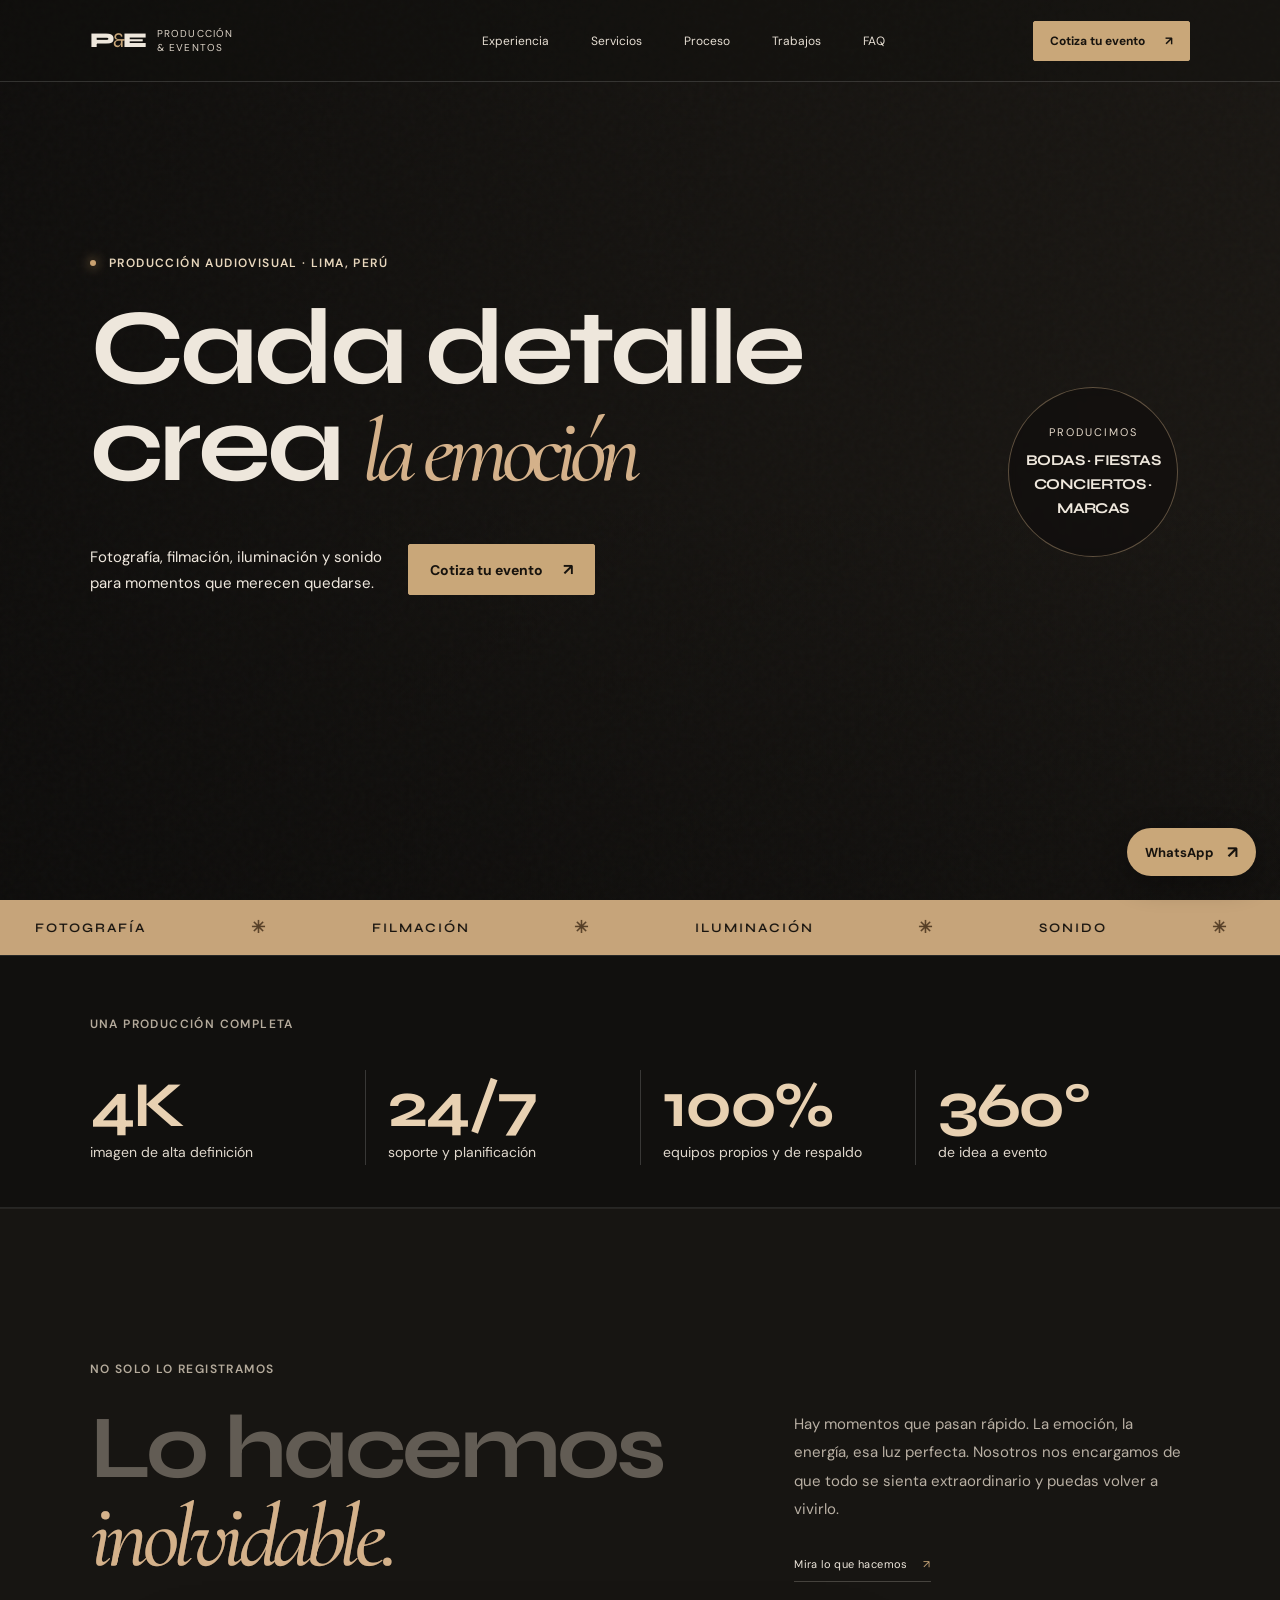
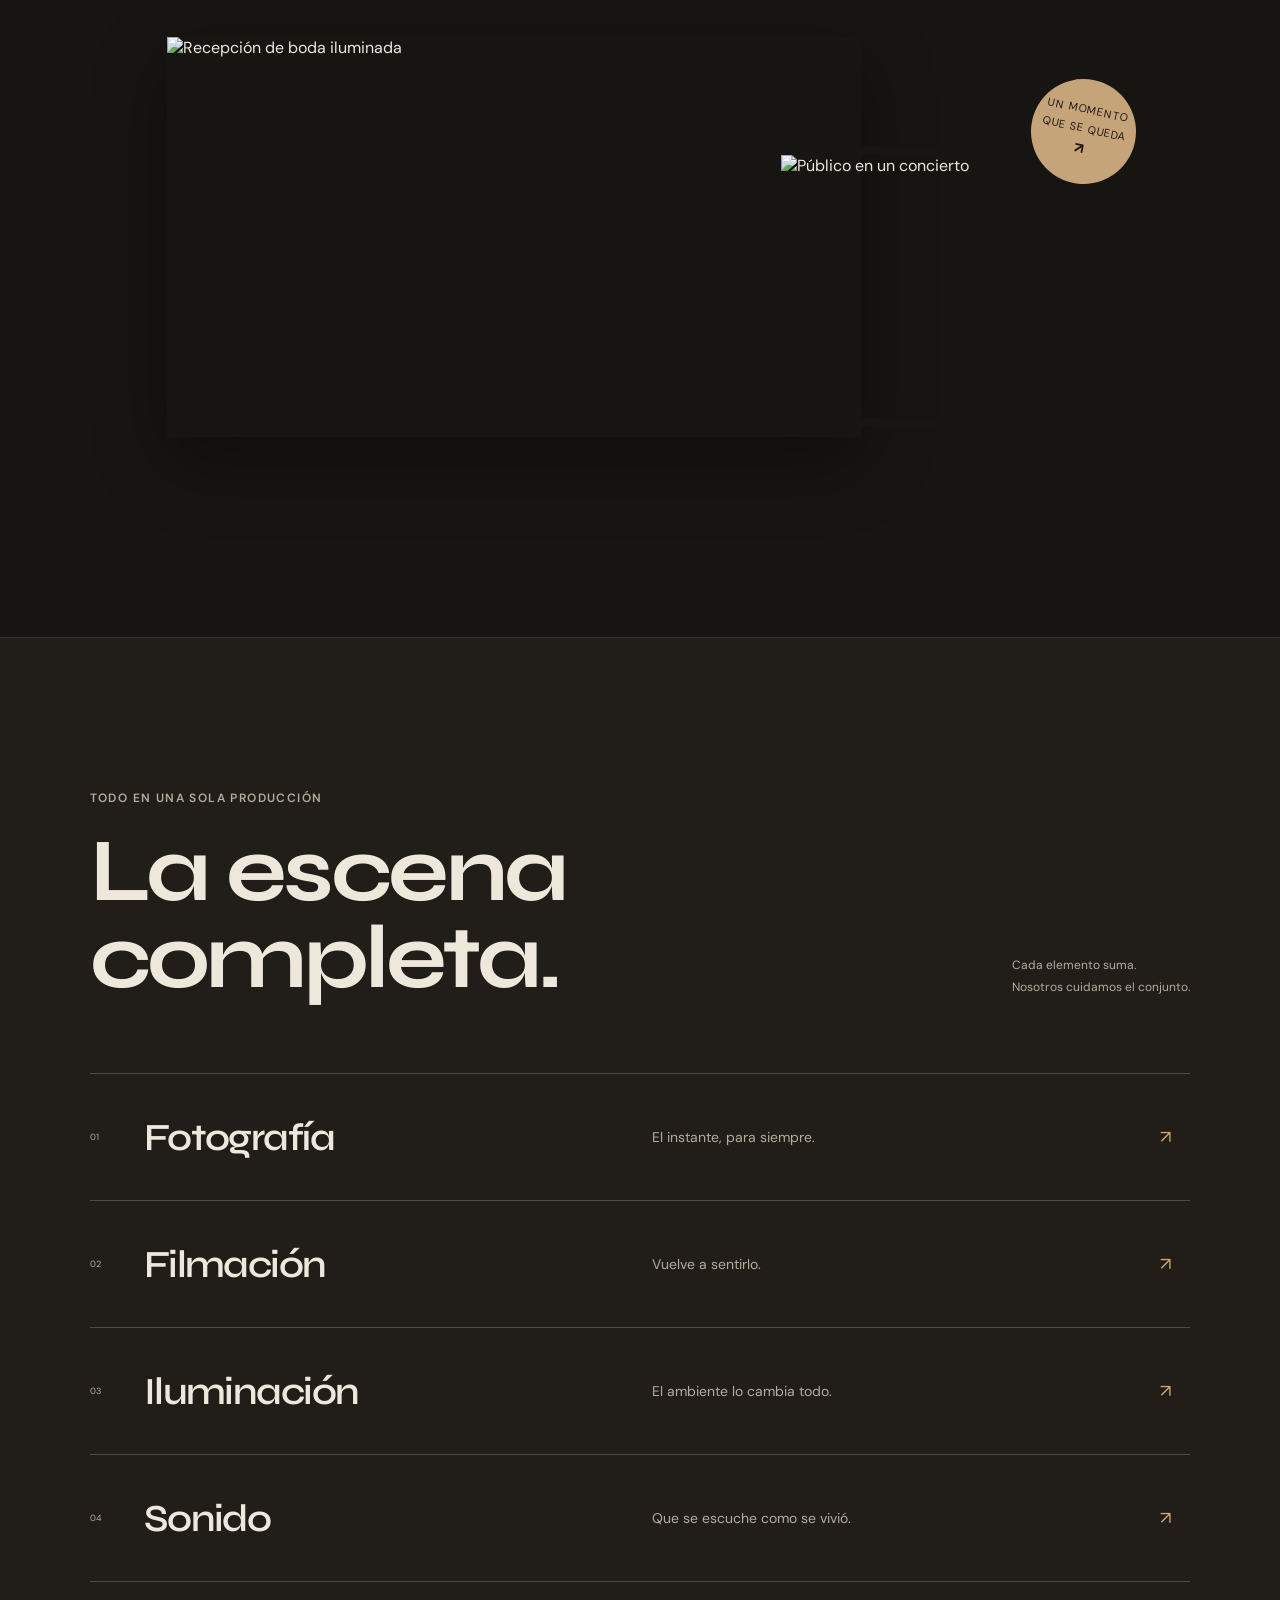
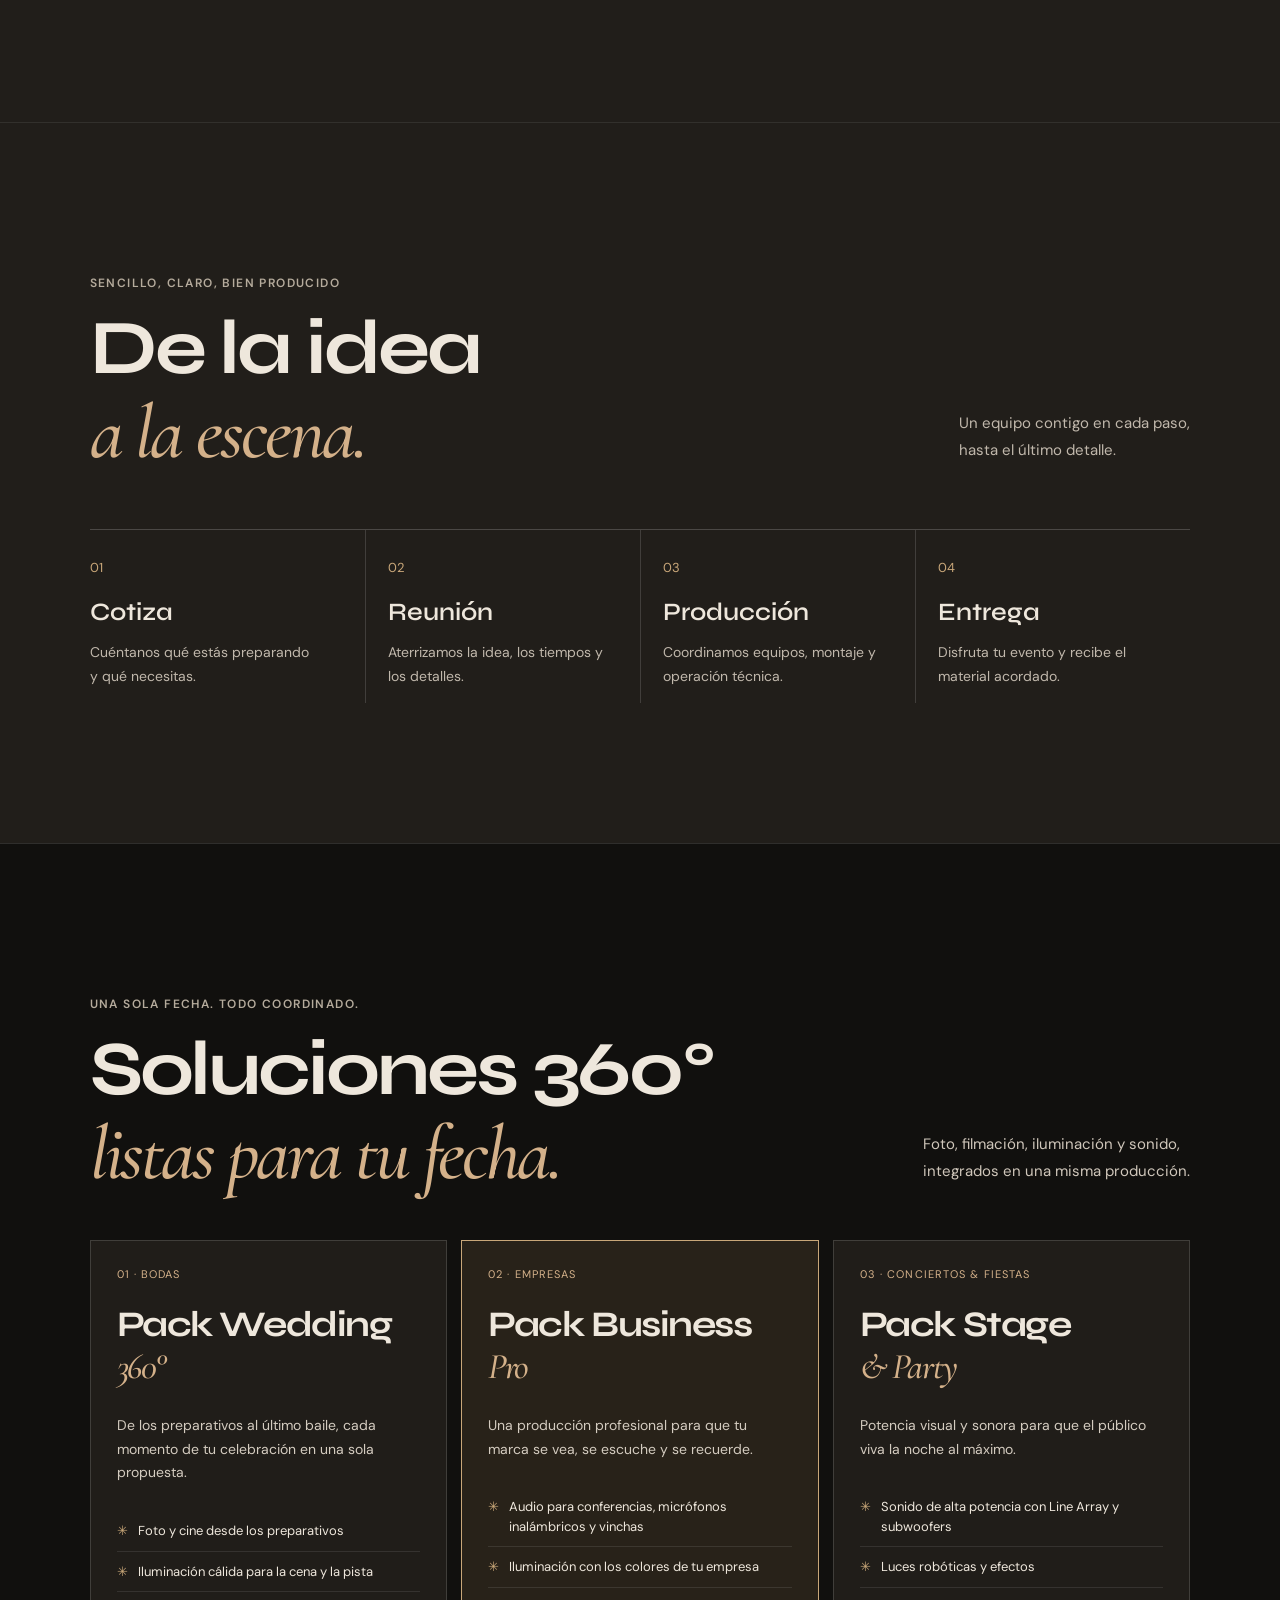
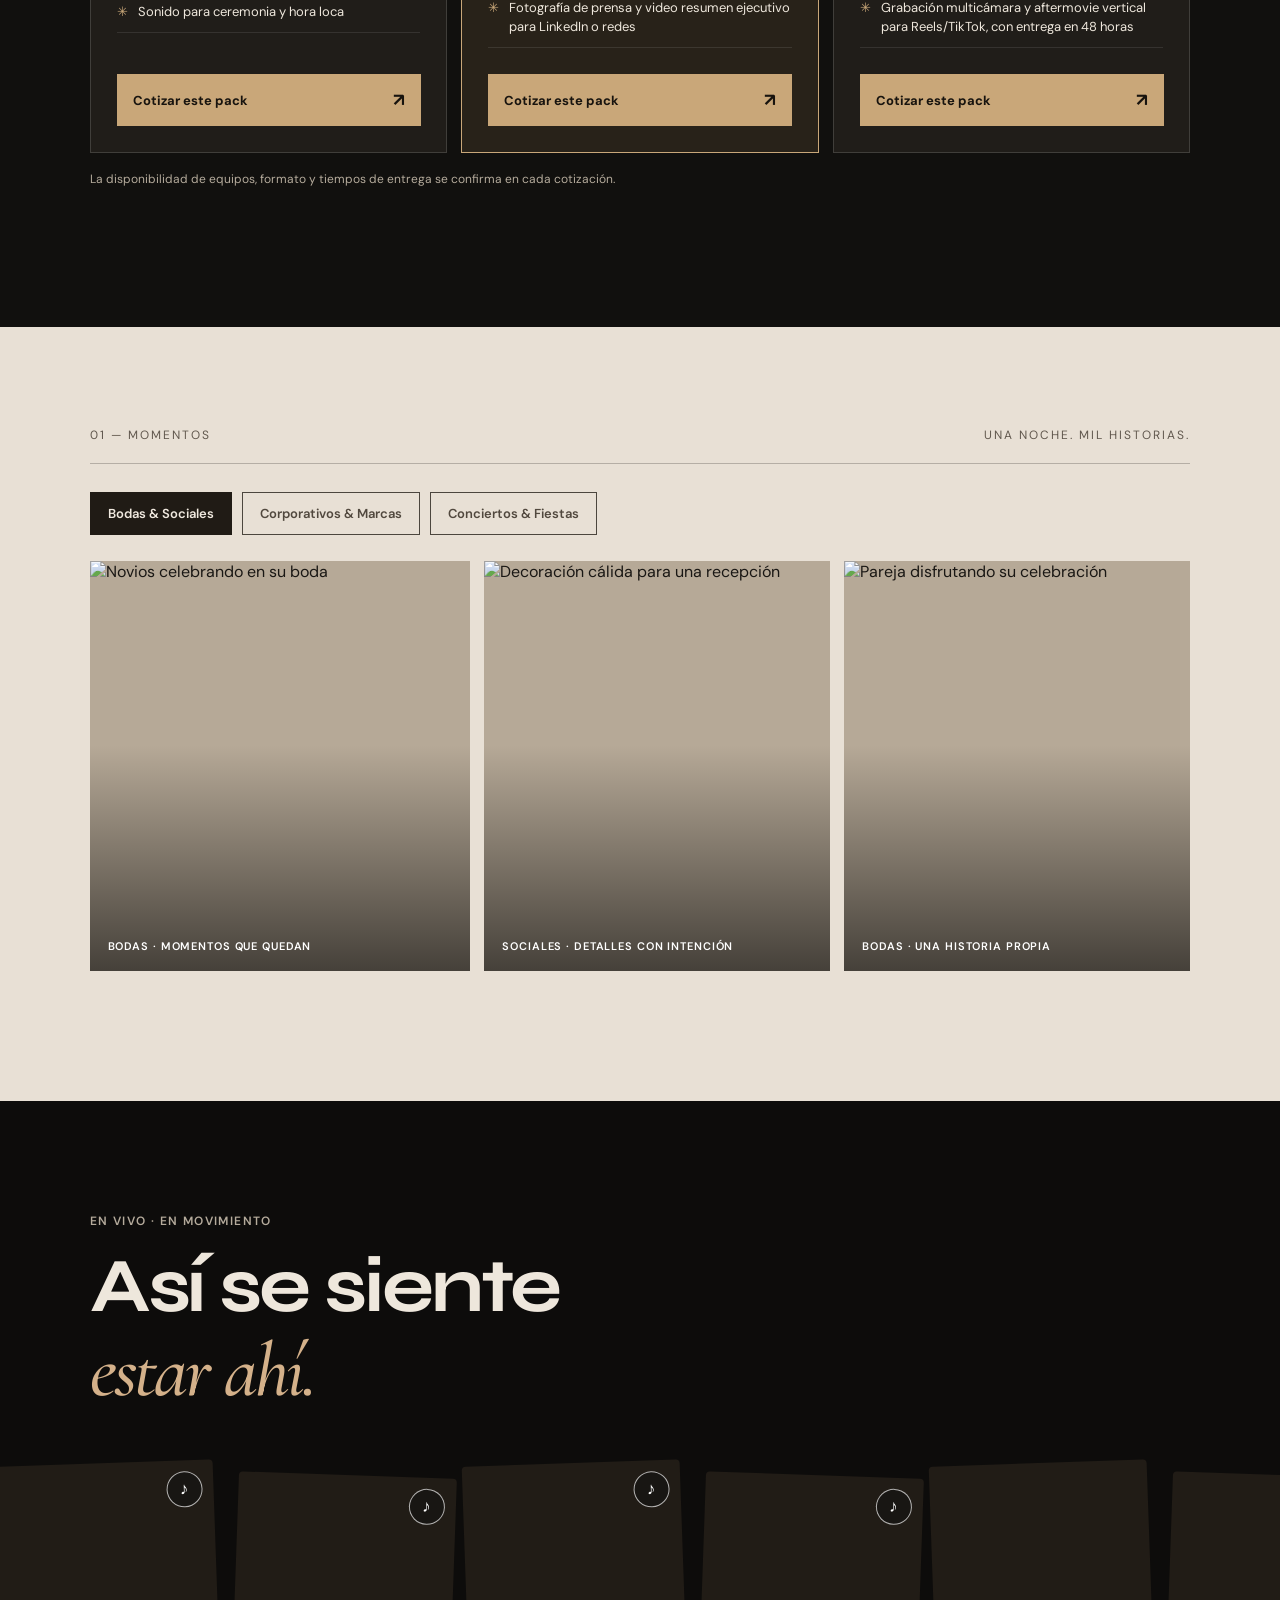
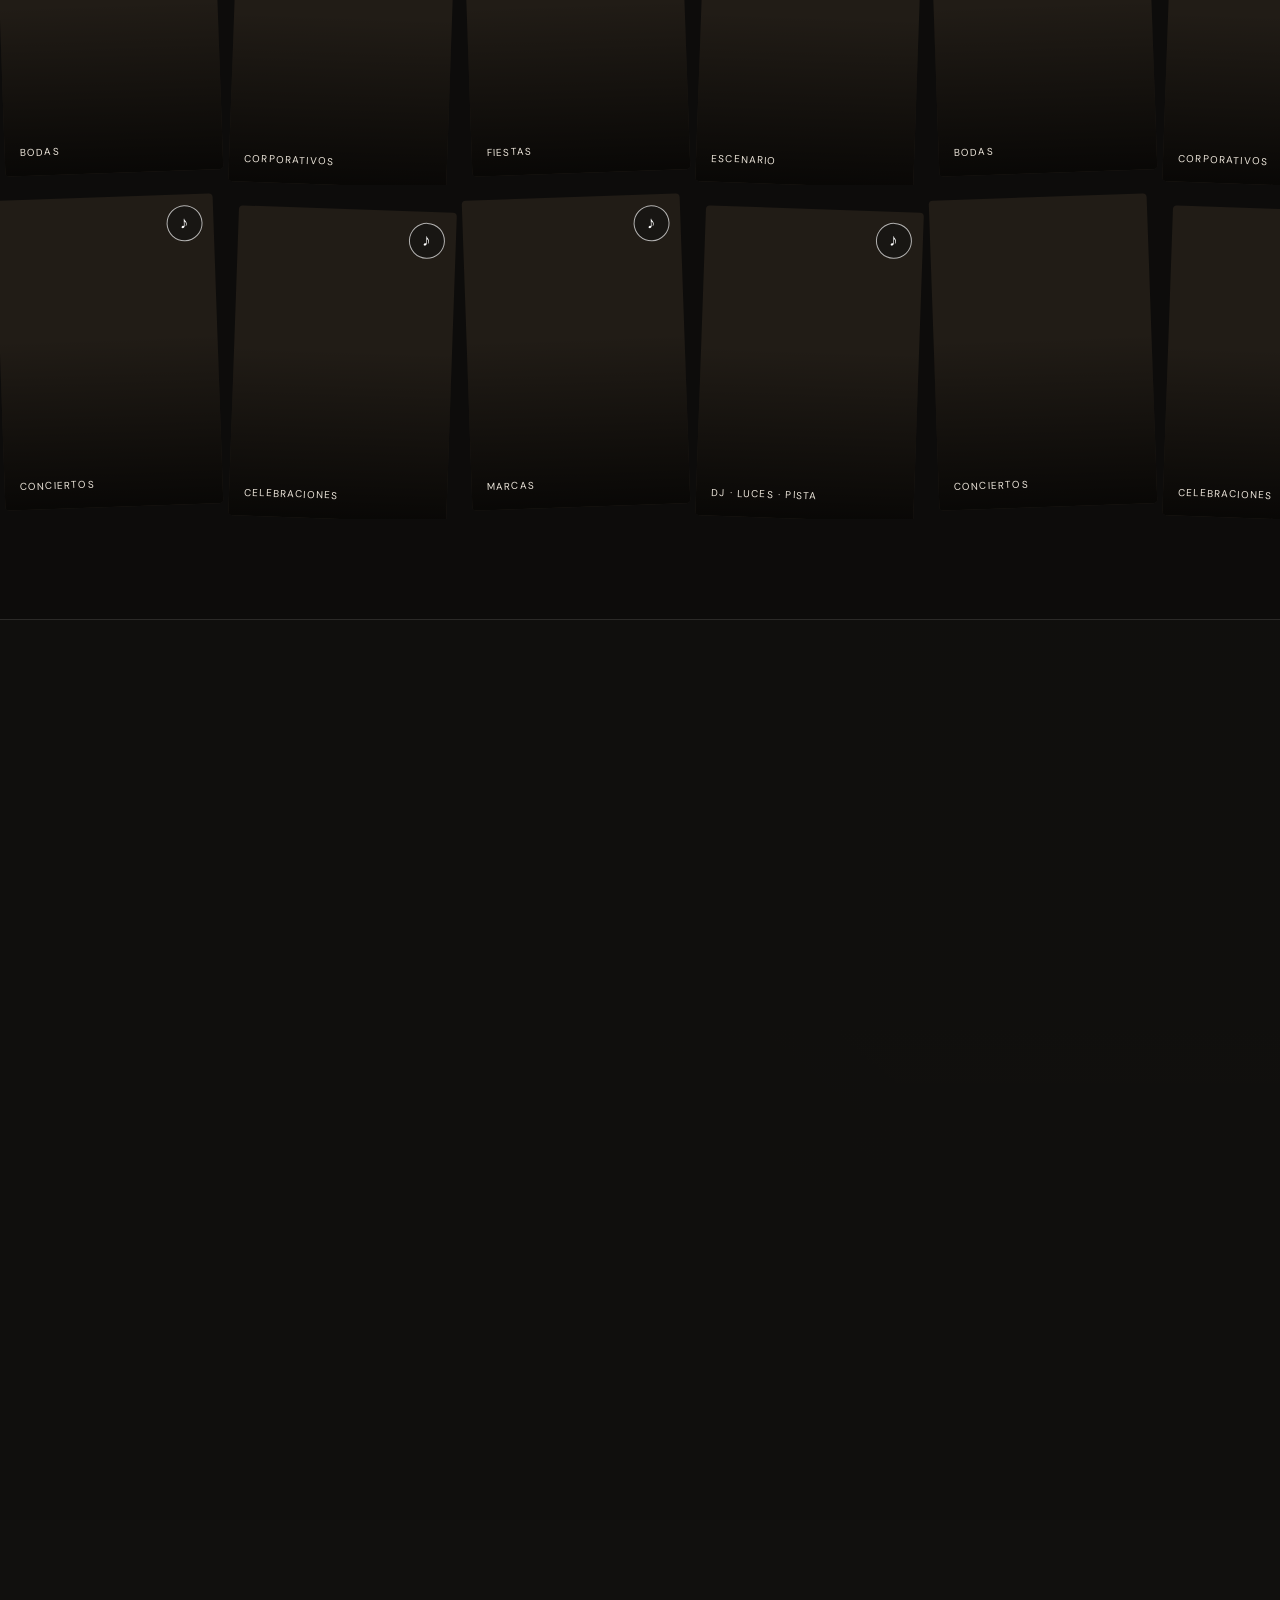
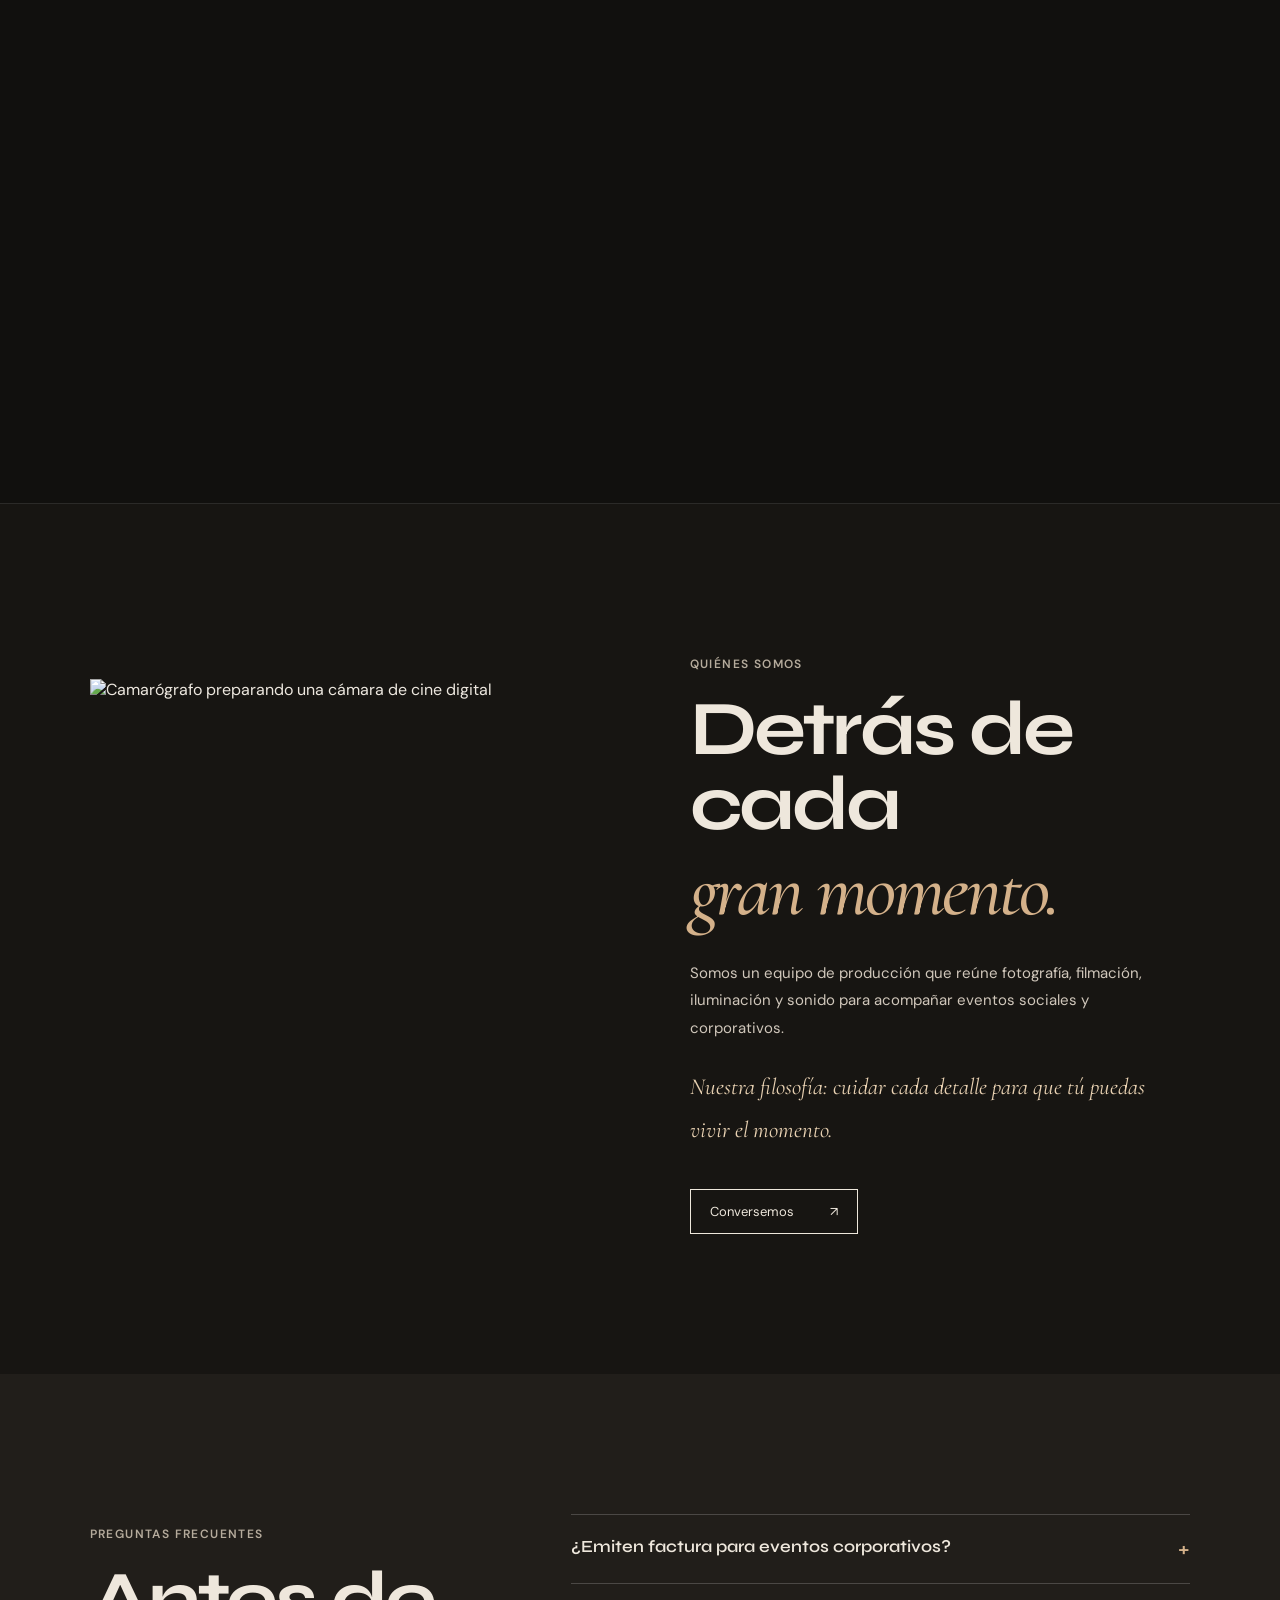
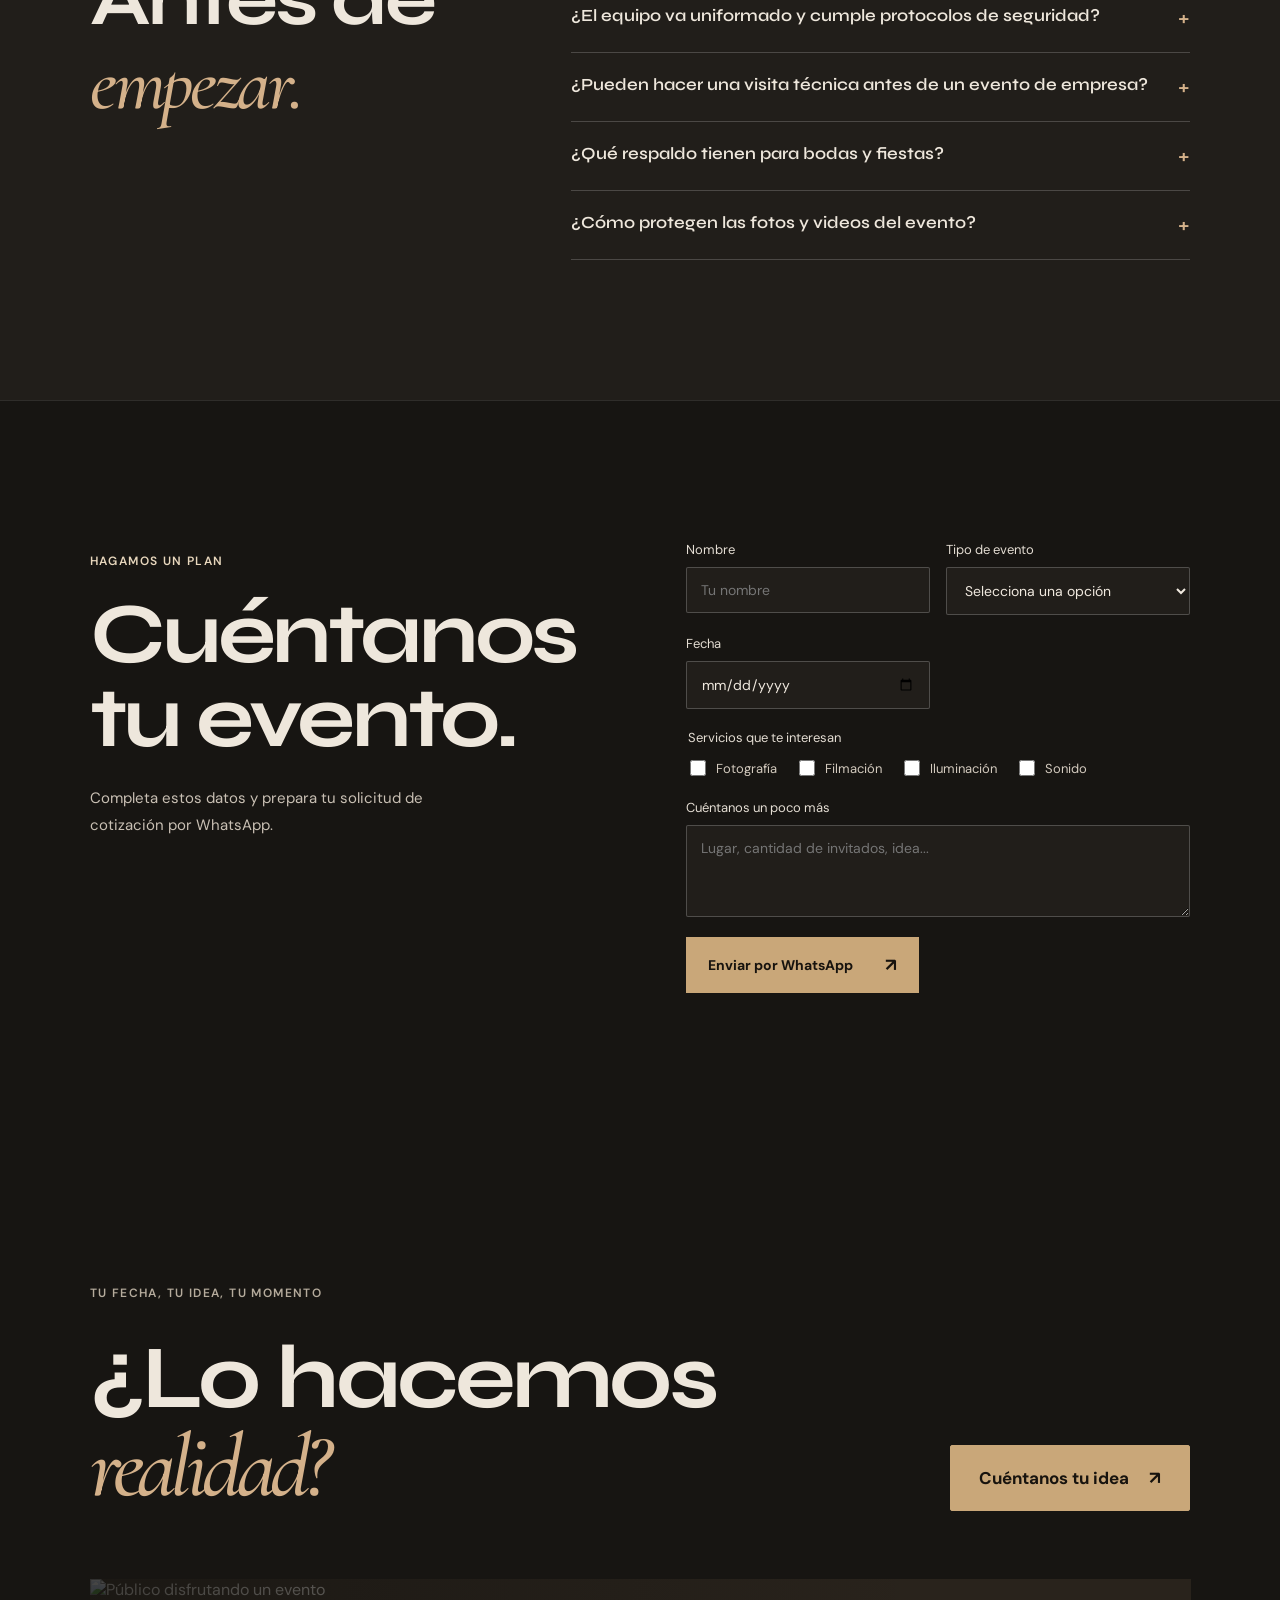
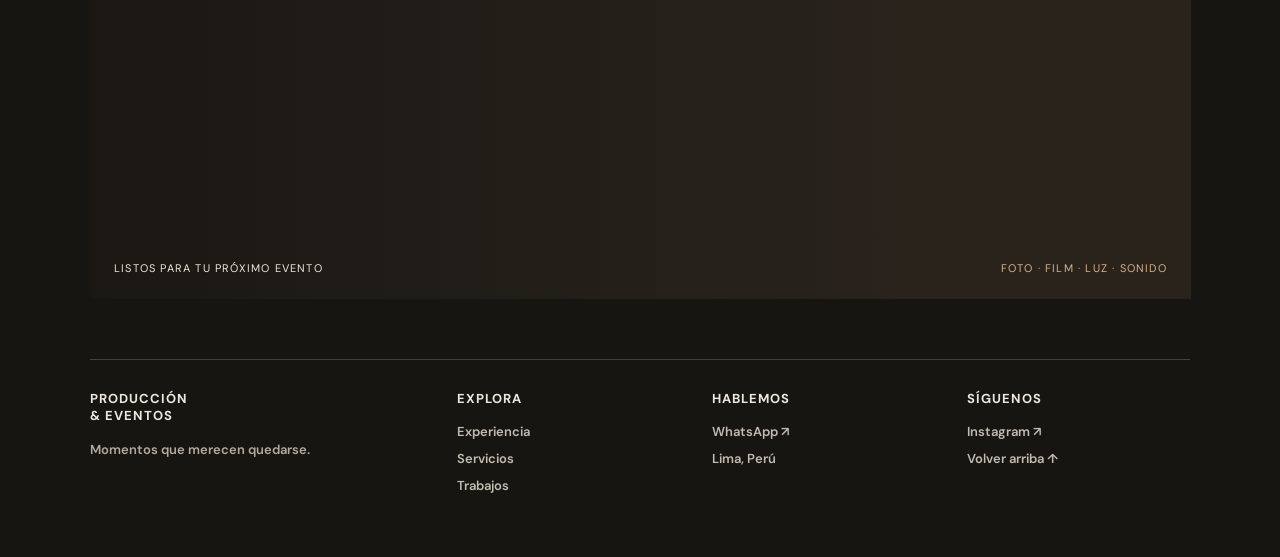
==== commit b1369e8d: "Add immersive motion interactions" ====
--- a/index.html
+++ b/index.html
@@ -6,6 +6,11 @@
   <meta name="theme-color" content="#11100e">
   <meta name="description" content="Fotografía, filmación, iluminación y sonido para eventos que merecen sentirse y recordarse.">
   <title>Producción & Eventos — Cada detalle crea el momento</title>
+  <meta property="og:title" content="Producción & Eventos — Cada detalle crea el momento">
+  <meta property="og:description" content="Fotografía, filmación, iluminación y sonido para bodas, eventos corporativos, conciertos y fiestas.">
+  <meta property="og:type" content="website">
+  <meta property="og:image" content="https://images.unsplash.com/photo-1511795409834-ef04bbd61622?auto=format&fit=crop&w=1200&h=630&q=85">
+  <meta property="og:image:alt" content="Celebración de evento con iluminación cálida">
   <link rel="preconnect" href="https://fonts.googleapis.com">
   <link rel="preconnect" href="https://fonts.gstatic.com" crossorigin>
   <link href="https://fonts.googleapis.com/css2?family=Cormorant+Garamond:ital,wght@1,400;1,500&family=DM+Sans:wght@400;500;600;700&family=Syne:wght@400;500;600;700;800&display=swap" rel="stylesheet">
@@ -25,7 +30,7 @@
       <div class="hero-grain"></div>
       <div class="hero-content">
         <p class="eyebrow"><span class="live-dot"></span> PRODUCCIÓN AUDIOVISUAL · LIMA, PERÚ</p>
-        <h1>Cada detalle<br>crea <em>el momento.</em></h1>
+        <h1 aria-label="Cada detalle crea el momento">Cada detalle<br>crea <em><span class="kinetic-word" aria-hidden="true">el momento</span></em></h1>
         <div class="hero-bottom"><p>Fotografía, filmación, iluminación y sonido<br>para momentos que merecen quedarse.</p><a class="hero-quote" href="#cotizacion">Cotiza tu evento <span>↗</span></a></div>
       </div>
       <div class="event-orbit"><span class="orbit-label">PRODUCIMOS</span><span class="orbit-word">BODAS · FIESTAS<br>CONCIERTOS · MARCAS</span></div>
@@ -35,22 +40,22 @@
 
     <section class="stats section-pad" aria-label="Producción en cifras">
       <div class="stats-head"><p class="eyebrow muted">UNA PRODUCCIÓN COMPLETA</p></div>
-      <div class="stats-grid"><div class="stat"><strong>04</strong><span>servicios audiovisuales</span></div><div class="stat"><strong>04</strong><span>tipos de evento</span></div><div class="stat"><strong>01</strong><span>equipo de producción</span></div><div class="stat"><strong>360°</strong><span>de idea a evento</span></div></div>
+      <div class="stats-grid"><div class="stat"><strong data-count="4" data-suffix="K">00</strong><span>imagen de alta definición</span></div><div class="stat"><strong data-count="24" data-suffix="/7">00</strong><span>soporte y planificación</span></div><div class="stat"><strong data-count="100" data-suffix="%">00</strong><span>equipos propios y de respaldo</span></div><div class="stat"><strong data-count="360" data-suffix="°">00</strong><span>de idea a evento</span></div></div>
     </section>
 
     <section class="intro section-pad" id="experiencia">
       <p class="eyebrow muted">NO SOLO LO REGISTRAMOS</p>
-      <div class="intro-grid"><h2>Lo hacemos<br><em>inolvidable.</em></h2><div class="intro-copy"><p>Hay momentos que pasan rápido. La emoción, la energía, esa luz perfecta. Nosotros nos encargamos de que todo se sienta extraordinario y puedas volver a vivirlo.</p><a class="text-link" href="#trabajos">Mira lo que hacemos <span>↗</span></a></div></div>
+      <div class="intro-grid"><h2 data-text-mask>Lo hacemos<br><em>inolvidable.</em></h2><div class="intro-copy"><p>Hay momentos que pasan rápido. La emoción, la energía, esa luz perfecta. Nosotros nos encargamos de que todo se sienta extraordinario y puedas volver a vivirlo.</p><a class="text-link" href="#trabajos">Mira lo que hacemos <span>↗</span></a></div></div>
       <div class="intro-visual"><img class="intro-main" src="https://images.unsplash.com/photo-1511795409834-ef04bbd61622?auto=format&fit=crop&w=1200&q=85" alt="Recepción de boda iluminada"><img class="intro-float" src="https://images.unsplash.com/photo-1501386761578-eac5c94b800a?auto=format&fit=crop&w=700&q=85" alt="Público en un concierto"><span class="photo-stamp">UN MOMENTO<br>QUE SE QUEDA <b>↗</b></span></div>
     </section>
 
     <section class="services section-pad" id="servicios">
       <div class="section-heading"><div><p class="eyebrow muted">TODO EN UNA SOLA PRODUCCIÓN</p><h2>La escena<br>completa.</h2></div><p class="heading-note">Cada elemento suma.<br>Nosotros cuidamos el conjunto.</p></div>
       <div class="service-list">
-        <article class="service-row service-photo"><video muted loop playsinline preload="none" poster="https://images.unsplash.com/photo-1519741497674-611481863552?auto=format&fit=crop&w=900&q=85"><source src="https://videos.pexels.com/video-files/8790458/8790458-hd_1920_1080_25fps.mp4" type="video/mp4"></video><a class="service-link" href="servicio.html?tipo=fotografia" aria-label="Ver detalles del servicio de fotografía"><span class="service-no">01</span><h3>Fotografía</h3><span class="service-desc">El instante, para siempre.</span><span class="service-arrow">↗</span></a></article>
-        <article class="service-row service-film"><video muted loop playsinline preload="none" poster="https://images.unsplash.com/photo-1492684223066-81342ee5ff30?auto=format&fit=crop&w=900&q=85"><source src="https://videos.pexels.com/video-files/8244255/8244255-hd_1920_1080_25fps.mp4" type="video/mp4"></video><a class="service-link" href="servicio.html?tipo=filmacion" aria-label="Ver detalles del servicio de filmación"><span class="service-no">02</span><h3>Filmación</h3><span class="service-desc">Vuelve a sentirlo.</span><span class="service-arrow">↗</span></a></article>
-        <article class="service-row service-light"><video muted loop playsinline preload="none" poster="https://images.unsplash.com/photo-1506157786151-b8491531f063?auto=format&fit=crop&w=900&q=85"><source src="https://videos.pexels.com/video-files/12991802/12991802-hd_1920_1080_30fps.mp4" type="video/mp4"></video><a class="service-link" href="servicio.html?tipo=iluminacion" aria-label="Ver detalles del servicio de iluminación"><span class="service-no">03</span><h3>Iluminación</h3><span class="service-desc">El ambiente lo cambia todo.</span><span class="service-arrow">↗</span></a></article>
-        <article class="service-row service-sound"><video muted loop playsinline preload="none" poster="https://images.unsplash.com/photo-1501386761578-eac5c94b800a?auto=format&fit=crop&w=900&q=85"><source src="https://videos.pexels.com/video-files/2361938/2361938-hd_1920_1080_30fps.mp4" type="video/mp4"></video><a class="service-link" href="servicio.html?tipo=sonido" aria-label="Ver detalles del servicio de sonido"><span class="service-no">04</span><h3>Sonido</h3><span class="service-desc">Que se escuche como se vivió.</span><span class="service-arrow">↗</span></a></article>
+        <article class="service-row service-photo" data-preview-video="https://videos.pexels.com/video-files/8790458/8790458-hd_1920_1080_25fps.mp4" data-preview-image="https://images.unsplash.com/photo-1519741497674-611481863552?auto=format&fit=crop&w=900&q=85"><img class="service-backdrop" src="https://images.unsplash.com/photo-1519741497674-611481863552?auto=format&fit=crop&w=900&q=85" alt=""><a class="service-link" href="servicio.html?tipo=fotografia" aria-label="Ver detalles del servicio de fotografía"><span class="service-no">01</span><h3>Fotografía</h3><span class="service-desc">El instante, para siempre.</span><span class="service-arrow">↗</span></a></article>
+        <article class="service-row service-film" data-preview-video="https://videos.pexels.com/video-files/8244255/8244255-hd_1920_1080_25fps.mp4" data-preview-image="https://images.unsplash.com/photo-1492684223066-81342ee5ff30?auto=format&fit=crop&w=900&q=85"><img class="service-backdrop" src="https://images.unsplash.com/photo-1492684223066-81342ee5ff30?auto=format&fit=crop&w=900&q=85" alt=""><a class="service-link" href="servicio.html?tipo=filmacion" aria-label="Ver detalles del servicio de filmación"><span class="service-no">02</span><h3>Filmación</h3><span class="service-desc">Vuelve a sentirlo.</span><span class="service-arrow">↗</span></a></article>
+        <article class="service-row service-light" data-preview-video="https://videos.pexels.com/video-files/12991802/12991802-hd_1920_1080_30fps.mp4" data-preview-image="https://images.unsplash.com/photo-1506157786151-b8491531f063?auto=format&fit=crop&w=900&q=85"><img class="service-backdrop" src="https://images.unsplash.com/photo-1506157786151-b8491531f063?auto=format&fit=crop&w=900&q=85" alt=""><a class="service-link" href="servicio.html?tipo=iluminacion" aria-label="Ver detalles del servicio de iluminación"><span class="service-no">03</span><h3>Iluminación</h3><span class="service-desc">El ambiente lo cambia todo.</span><span class="service-arrow">↗</span></a></article>
+        <article class="service-row service-sound" data-preview-video="https://videos.pexels.com/video-files/2361938/2361938-hd_1920_1080_30fps.mp4" data-preview-image="https://images.unsplash.com/photo-1501386761578-eac5c94b800a?auto=format&fit=crop&w=900&q=85"><img class="service-backdrop" src="https://images.unsplash.com/photo-1501386761578-eac5c94b800a?auto=format&fit=crop&w=900&q=85" alt=""><a class="service-link" href="servicio.html?tipo=sonido" aria-label="Ver detalles del servicio de sonido"><span class="service-no">04</span><h3>Sonido</h3><span class="service-desc">Que se escuche como se vivió.</span><span class="service-arrow">↗</span></a></article>
       </div>
     </section>
 
@@ -59,20 +64,46 @@
       <div class="process-steps"><article><span>01</span><h3>Cotiza</h3><p>Cuéntanos qué estás preparando y qué necesitas.</p></article><article><span>02</span><h3>Reunión</h3><p>Aterrizamos la idea, los tiempos y los detalles.</p></article><article><span>03</span><h3>Producción</h3><p>Coordinamos equipos, montaje y operación técnica.</p></article><article><span>04</span><h3>Entrega</h3><p>Disfruta tu evento y recibe el material acordado.</p></article></div>
     </section>
 
+    <section class="event-packs section-pad" id="combos">
+      <div class="packs-heading"><div><p class="eyebrow muted">UNA SOLA FECHA. TODO COORDINADO.</p><h2>Soluciones 360°<br><em>listas para tu fecha.</em></h2></div><p>Foto, filmación, iluminación y sonido,<br>integrados en una misma producción.</p></div>
+      <div class="pack-grid">
+        <article class="pack-card"><span class="pack-index">01 · BODAS</span><h3>Pack Wedding<br><em>360°</em></h3><p>De los preparativos al último baile, cada momento de tu celebración en una sola propuesta.</p><ul><li>Foto y cine desde los preparativos</li><li>Iluminación cálida para la cena y la pista</li><li>Sonido para ceremonia y hora loca</li></ul><a href="#cotizacion" class="pack-cta" data-pack-event="Boda" data-pack-name="Pack Wedding 360°">Cotizar este pack <span>↗</span></a></article>
+        <article class="pack-card pack-featured"><span class="pack-index">02 · EMPRESAS</span><h3>Pack Business<br><em>Pro</em></h3><p>Una producción profesional para que tu marca se vea, se escuche y se recuerde.</p><ul><li>Audio para conferencias, micrófonos inalámbricos y vinchas</li><li>Iluminación con los colores de tu empresa</li><li>Fotografía de prensa y video resumen ejecutivo para LinkedIn o redes</li></ul><a href="#cotizacion" class="pack-cta" data-pack-event="Evento corporativo" data-pack-name="Pack Business Pro">Cotizar este pack <span>↗</span></a></article>
+        <article class="pack-card"><span class="pack-index">03 · CONCIERTOS & FIESTAS</span><h3>Pack Stage<br><em>& Party</em></h3><p>Potencia visual y sonora para que el público viva la noche al máximo.</p><ul><li>Sonido de alta potencia con Line Array y subwoofers</li><li>Luces robóticas y efectos</li><li>Grabación multicámara y aftermovie vertical para Reels/TikTok, con entrega en 48 horas</li></ul><a href="#cotizacion" class="pack-cta" data-pack-event="Concierto" data-pack-name="Pack Stage & Party">Cotizar este pack <span>↗</span></a></article>
+      </div>
+      <p class="pack-note">La disponibilidad de equipos, formato y tiempos de entrega se confirma en cada cotización.</p>
+    </section>
+
     <section class="visual-work" aria-label="Momentos de eventos">
       <div class="visual-heading"><span>01 — MOMENTOS</span><span>UNA NOCHE. MIL HISTORIAS.</span></div>
       <div class="gallery-tabs" role="tablist" aria-label="Filtrar galería por tipo de evento"><button type="button" role="tab" aria-selected="true" data-gallery-filter="social">Bodas & Sociales</button><button type="button" role="tab" aria-selected="false" data-gallery-filter="corporate">Corporativos & Marcas</button><button type="button" role="tab" aria-selected="false" data-gallery-filter="live">Conciertos & Fiestas</button></div>
       <div class="mosaic gallery-grid" id="gallery-grid" aria-live="polite"></div>
     </section>
 
+    <section class="reel-wall" aria-label="Reels de eventos en video">
+      <div class="reel-heading"><p class="eyebrow muted">EN VIVO · EN MOVIMIENTO</p><h2>Así se siente<br><em>estar ahí.</em></h2></div>
+      <div class="reel-lane reel-lane-forward"><div class="reel-track">
+        <article class="reel-card"><video muted loop playsinline preload="none" poster="https://images.unsplash.com/photo-1519741497674-611481863552?auto=format&fit=crop&w=500&h=900&q=85"><source src="https://videos.pexels.com/video-files/8790458/8790458-hd_1920_1080_25fps.mp4" type="video/mp4"></video><span>BODAS</span><button class="reel-audio" type="button" aria-label="Activar sonido">♪</button></article>
+        <article class="reel-card"><video muted loop playsinline preload="none" poster="https://images.unsplash.com/photo-1492684223066-81342ee5ff30?auto=format&fit=crop&w=500&h=900&q=85"><source src="https://videos.pexels.com/video-files/8244255/8244255-hd_1920_1080_25fps.mp4" type="video/mp4"></video><span>CORPORATIVOS</span><button class="reel-audio" type="button" aria-label="Activar sonido">♪</button></article>
+        <article class="reel-card"><video muted loop playsinline preload="none" poster="https://images.unsplash.com/photo-1470229722913-7c0e2dbbafd3?auto=format&fit=crop&w=500&h=900&q=85"><source src="https://videos.pexels.com/video-files/7722388/7722388-hd_1080_1920_25fps.mp4" type="video/mp4"></video><span>FIESTAS</span><button class="reel-audio" type="button" aria-label="Activar sonido">♪</button></article>
+        <article class="reel-card"><video muted loop playsinline preload="none" poster="https://images.unsplash.com/photo-1506157786151-b8491531f063?auto=format&fit=crop&w=500&h=900&q=85"><source src="https://videos.pexels.com/video-files/12991802/12991802-hd_1920_1080_30fps.mp4" type="video/mp4"></video><span>ESCENARIO</span><button class="reel-audio" type="button" aria-label="Activar sonido">♪</button></article>
+      </div></div>
+      <div class="reel-lane reel-lane-reverse"><div class="reel-track">
+        <article class="reel-card"><video muted loop playsinline preload="none" poster="https://images.unsplash.com/photo-1501386761578-eac5c94b800a?auto=format&fit=crop&w=500&h=900&q=85"><source src="https://videos.pexels.com/video-files/2361938/2361938-hd_1920_1080_30fps.mp4" type="video/mp4"></video><span>CONCIERTOS</span><button class="reel-audio" type="button" aria-label="Activar sonido">♪</button></article>
+        <article class="reel-card"><video muted loop playsinline preload="none" poster="https://images.unsplash.com/photo-1511795409834-ef04bbd61622?auto=format&fit=crop&w=500&h=900&q=85"><source src="https://videos.pexels.com/video-files/8790458/8790458-hd_1920_1080_25fps.mp4" type="video/mp4"></video><span>CELEBRACIONES</span><button class="reel-audio" type="button" aria-label="Activar sonido">♪</button></article>
+        <article class="reel-card"><video muted loop playsinline preload="none" poster="https://images.unsplash.com/photo-1492684223066-81342ee5ff30?auto=format&fit=crop&w=500&h=900&q=85"><source src="https://videos.pexels.com/video-files/8244255/8244255-hd_1920_1080_25fps.mp4" type="video/mp4"></video><span>MARCAS</span><button class="reel-audio" type="button" aria-label="Activar sonido">♪</button></article>
+        <article class="reel-card"><video muted loop playsinline preload="none" poster="https://images.unsplash.com/photo-1470229722913-7c0e2dbbafd3?auto=format&fit=crop&w=500&h=900&q=85"><source src="https://videos.pexels.com/video-files/7722388/7722388-hd_1080_1920_25fps.mp4" type="video/mp4"></video><span>DJ · LUCES · PISTA</span><button class="reel-audio" type="button" aria-label="Activar sonido">♪</button></article>
+      </div></div>
+    </section>
+
     <section class="feature" id="trabajos">
-      <div class="feature-photo"></div><div class="feature-shade"></div>
-      <div class="feature-copy"><p class="eyebrow">EL EVENTO ES TUYO. LA EXPERIENCIA, NUESTRA.</p><h2>Se vive.<br>Se siente.<br><em>Se recuerda.</em></h2><a href="#cotizacion" class="light-button">Hagamos algo increíble <span>↗</span></a></div>
-      <span class="feature-caption">LUZ · ATMÓSFERA · EMOCIÓN</span>
+      <div class="feature-stage"><video class="feature-video" muted autoplay loop playsinline preload="none" poster="https://images.unsplash.com/photo-1492684223066-81342ee5ff30?auto=format&fit=crop&w=1800&q=85"><source src="https://videos.pexels.com/video-files/8716877/8716877-hd_1920_1080_25fps.mp4" type="video/mp4"></video><div class="feature-shade"></div>
+      <div class="feature-copy"><p class="eyebrow">EL EVENTO ES TUYO. LA EXPERIENCIA, NUESTRA.</p><h2 data-text-mask>Se vive.<br>Se siente.<br><em>Se recuerda.</em></h2><a href="#cotizacion" class="light-button">Hagamos algo increíble <span>↗</span></a></div>
+      <span class="feature-caption">LUZ · ATMÓSFERA · EMOCIÓN</span></div>
     </section>
 
     <section class="about section-pad" id="nosotros">
-      <div class="about-image"><img src="https://images.unsplash.com/photo-1492684223066-81342ee5ff30?auto=format&fit=crop&w=1200&q=85" alt="Equipo técnico preparando un evento"></div>
+      <div class="about-image"><img src="https://images.unsplash.com/photo-1781127445188-3b05a9316dde?auto=format&fit=crop&w=1200&q=85" alt="Camarógrafo preparando una cámara de cine digital"></div>
       <div class="about-copy"><p class="eyebrow muted">QUIÉNES SOMOS</p><h2>Detrás de cada<br><em>gran momento.</em></h2><p>Somos un equipo de producción que reúne fotografía, filmación, iluminación y sonido para acompañar eventos sociales y corporativos.</p><p class="about-principle">Nuestra filosofía: cuidar cada detalle para que tú puedas vivir el momento.</p><a class="outline-button" href="#cotizacion">Conversemos <span>↗</span></a></div>
     </section>
 
@@ -81,15 +112,7 @@
       <div class="faq-list"><details><summary>¿Emiten factura para eventos corporativos?<span>+</span></summary><p>Sí, emitimos factura. Coméntanos los datos fiscales y los requerimientos administrativos al solicitar tu cotización.</p></details><details><summary>¿El equipo va uniformado y cumple protocolos de seguridad?<span>+</span></summary><p>Sí. El personal asiste uniformado y coordinamos los protocolos de seguridad y montaje requeridos por el local.</p></details><details><summary>¿Pueden hacer una visita técnica antes de un evento de empresa?<span>+</span></summary><p>Sí, coordinamos una visita técnica previa para revisar el espacio, los accesos y los requerimientos de montaje.</p></details><details><summary>¿Qué respaldo tienen para bodas y fiestas?<span>+</span></summary><p>Llevamos equipos de respaldo, incluidas cámaras, micrófonos y luces extra, para responder ante imprevistos durante el evento.</p></details><details><summary>¿Cómo protegen las fotos y videos del evento?<span>+</span></summary><p>Hacemos copias de seguridad de fotos y videos el mismo día del evento. El plazo de entrega final se acuerda según la cobertura.</p></details></div>
     </section>
 
-    <section class="event-packs section-pad" id="combos">
-      <div class="packs-heading"><div><p class="eyebrow muted">UNA SOLA FECHA. TODO COORDINADO.</p><h2>Soluciones 360°<br><em>listas para tu fecha.</em></h2></div><p>Foto, filmación, iluminación y sonido,<br>integrados en una misma producción.</p></div>
-      <div class="pack-grid">
-        <article class="pack-card"><span class="pack-index">01 · BODAS</span><h3>Pack Wedding<br><em>360°</em></h3><p>De los preparativos al último baile, cada momento de tu celebración en una sola propuesta.</p><ul><li>Foto y cine desde los preparativos</li><li>Iluminación cálida para la cena y la pista</li><li>Sonido para ceremonia y hora loca</li></ul><a href="index.html?evento=Boda&combo=Pack%20Wedding%20360#cotizacion" class="pack-cta">Cotizar este pack <span>↗</span></a></article>
-        <article class="pack-card pack-featured"><span class="pack-index">02 · EMPRESAS</span><h3>Pack Business<br><em>Pro</em></h3><p>Una producción profesional para que tu marca se vea, se escuche y se recuerde.</p><ul><li>Audio para conferencias, micrófonos inalámbricos y vinchas</li><li>Iluminación con los colores de tu empresa</li><li>Fotografía de prensa y video resumen ejecutivo para LinkedIn o redes</li></ul><a href="index.html?evento=Evento%20corporativo&combo=Pack%20Business%20Pro#cotizacion" class="pack-cta">Cotizar este pack <span>↗</span></a></article>
-        <article class="pack-card"><span class="pack-index">03 · CONCIERTOS & FIESTAS</span><h3>Pack Stage<br><em>& Party</em></h3><p>Potencia visual y sonora para que el público viva la noche al máximo.</p><ul><li>Sonido de alta potencia con Line Array y subwoofers</li><li>Luces robóticas y efectos</li><li>Grabación multicámara y aftermovie vertical para Reels/TikTok, con entrega en 48 horas</li></ul><a href="index.html?evento=Concierto&combo=Pack%20Stage%20%26%20Party#cotizacion" class="pack-cta">Cotizar este pack <span>↗</span></a></article>
-      </div>
-      <p class="pack-note">La disponibilidad de equipos, formato y tiempos de entrega se confirma en cada cotización.</p>
-    </section>
+
 
     <section class="quote-form-section section-pad" id="cotizacion">
       <div class="form-intro"><p class="eyebrow">HAGAMOS UN PLAN</p><h2>Cuéntanos<br>tu evento.</h2><p>Completa estos datos y prepara tu solicitud de cotización por WhatsApp.</p></div>
@@ -112,6 +135,8 @@
       <div class="contact-foot"><div><strong>PRODUCCIÓN<br>& EVENTOS</strong><p>Momentos que merecen quedarse.</p></div><div><strong>EXPLORA</strong><a href="#experiencia">Experiencia</a><a href="#servicios">Servicios</a><a href="#trabajos">Trabajos</a></div><div><strong>HABLEMOS</strong><a href="https://wa.me/?text=Hola%2C%20quiero%20cotizar%20un%20evento" target="_blank" rel="noreferrer">WhatsApp ↗</a><a href="#contacto">Lima, Perú</a></div><div class="footer-social"><strong>SÍGUENOS</strong><a href="#contacto">Instagram ↗</a><a href="#inicio">Volver arriba ↑</a></div></div>
     </section>
   </main>
+  <div class="cursor-spotlight" aria-hidden="true"></div>
+  <div class="service-cursor-preview" aria-hidden="true"><video muted loop playsinline preload="none"></video><span>VISTA DEL SERVICIO</span></div>
   <a class="floating-whatsapp" href="https://wa.me/?text=Hola%2C%20quiero%20cotizar%20un%20evento" target="_blank" rel="noreferrer" aria-label="Abrir WhatsApp para cotizar">WhatsApp <span>↗</span></a>
   <div class="page-transition" aria-hidden="true"><span class="transition-label">PRODUCCIÓN & EVENTOS</span></div>
   <script src="script.js"></script>
--- a/styles.css
+++ b/styles.css
@@ -39,3 +39,13 @@
 @media(max-width:760px){.service-row video{opacity:.24}}@media(prefers-reduced-motion:reduce){.contact-visual img{animation:none!important}}
 .gallery-tabs{display:flex;gap:10px;flex-wrap:wrap;margin:28px 0 20px}.gallery-tabs button{border:1px solid #4c463e;background:transparent;color:#51483e;padding:12px 17px;font:600 13px 'DM Sans',sans-serif;cursor:pointer;transition:background .2s,color .2s,border-color .2s}.gallery-tabs button:hover,.gallery-tabs button[aria-selected="true"]{background:#201b15;border-color:#201b15;color:#f0e9df}.gallery-grid{grid-template-columns:1.1fr 1fr 1fr;grid-template-rows:clamp(260px,34vw,410px);gap:14px;transition:opacity .2s,transform .2s}.gallery-grid.is-changing{opacity:.2;transform:translateY(8px)}.gallery-tile{grid-column:auto!important;grid-row:auto!important;height:100%;transform:none!important}.gallery-tile img{transition:transform .8s,filter .6s}.gallery-tile:hover img{transform:scale(1.055);filter:saturate(1)}.gallery-tile figcaption{font-size:11px;letter-spacing:.08em}.packs-heading{display:flex;align-items:end;justify-content:space-between;gap:30px;margin-bottom:40px}.packs-heading h2{font:700 clamp(48px,6vw,78px)/.98 Syne,sans-serif;letter-spacing:-.04em;margin:20px 0 0}.packs-heading h2 em{font:italic 500 1em 'Cormorant Garamond',serif;color:#d4b18a}.packs-heading>p{font-size:15px;line-height:1.8;color:#d0c7bb}.event-packs{background:#11100e;border-top:1px solid #ffffff20}.pack-grid{display:grid;grid-template-columns:repeat(3,1fr);gap:14px}.pack-card{display:flex;flex-direction:column;padding:26px;background:#201d19;border:1px solid #ffffff25;min-height:470px}.pack-featured{background:#282219;border-color:#c9a779}.pack-index{font-size:11px;letter-spacing:.1em;color:#d4b18a}.pack-card h3{font:700 clamp(25px,3vw,36px)/1.1 Syne,sans-serif;letter-spacing:-.04em;margin:24px 0 12px}.pack-card h3 em{font:italic 500 1em 'Cormorant Garamond',serif;color:#d4b18a}.pack-card>p{font-size:14px;line-height:1.7;color:#d4ccc0}.pack-card ul{list-style:none;padding:0;margin:12px 0 26px}.pack-card li{position:relative;padding:10px 0 10px 21px;border-bottom:1px solid #ffffff18;font-size:13px;line-height:1.5;color:#eee7dc}.pack-card li:before{content:"✳";position:absolute;left:0;color:#c9a779}.pack-cta{display:flex;justify-content:space-between;align-items:center;margin-top:auto;background:#c9a779;color:#17130e;padding:14px 16px;font-size:13px;font-weight:700}.pack-cta:hover{background:#dfbd94}.pack-cta span{font-size:18px}.pack-note{font-size:12px;color:#b5ab9c;margin:18px 0 0}.event-context{grid-column:1/-1;background:#211e1a;border-left:2px solid #c9a779;padding:18px;display:grid;grid-template-columns:1fr 1fr;gap:16px}.event-context[hidden]{display:none}.event-context>p{grid-column:1/-1;margin:0;color:#e8d1b2;font-size:14px;line-height:1.6}.event-context label{display:flex;flex-direction:column;gap:8px;font-size:12px;color:#eee7dc}.event-context select,.event-context input,.event-context textarea{width:100%;background:#171512;border:1px solid #ffffff35;color:#eee7dc;padding:12px;font:13px 'DM Sans',sans-serif;min-height:44px}.service-by-event{background:#171512}.service-event-grid{display:grid;grid-template-columns:repeat(3,1fr);gap:14px;margin-top:25px}.service-event-grid article{padding:25px;border-top:1px solid #c9a779;background:#201d19}.service-event-grid article>span{font-size:12px;color:#d4b18a}.service-event-grid h3{font:600 22px Syne,sans-serif;margin:23px 0 10px}.service-event-grid p{font-size:14px;line-height:1.75;color:#d0c7bb;margin:0}
 @media(max-width:760px){.gallery-tabs{gap:7px;margin:20px 0 15px}.gallery-tabs button{padding:10px 12px;font-size:11px}.gallery-grid{grid-template-columns:1fr 1fr;grid-template-rows:220px 175px;gap:10px}.gallery-tile{height:auto}.gallery-tile-1{grid-column:1/-1!important;grid-row:auto!important}.gallery-tile figcaption{font-size:9px;left:11px;bottom:12px}.packs-heading{display:block;margin-bottom:27px}.packs-heading h2{font-size:clamp(43px,10vw,66px)}.packs-heading>p{font-size:14px;margin-top:20px}.pack-grid{grid-template-columns:1fr;gap:12px}.pack-card{min-height:0;padding:22px}.pack-card h3{font-size:31px;margin:18px 0 10px}.pack-card li{font-size:13px}.event-context{grid-template-columns:1fr;padding:14px;gap:12px}.event-context>p{grid-column:1}.service-event-grid{grid-template-columns:1fr;gap:10px}.service-event-grid article{padding:20px}.service-event-grid h3{font-size:20px;margin:13px 0 8px}}
+/* Interactive motion pass */
+.kinetic-word{display:inline-block;will-change:transform,opacity;transition:opacity .32s ease,transform .32s cubic-bezier(.2,.7,.2,1)}.kinetic-word.is-exiting{opacity:0;transform:translateY(-.48em)}.kinetic-word.is-entering{animation:kineticEnter .42s cubic-bezier(.2,.7,.2,1) both}@keyframes kineticEnter{from{opacity:0;transform:translateY(.48em)}to{opacity:1;transform:translateY(0)}}[data-text-mask]{--mask-fill:0%;background:linear-gradient(90deg,#f2ece3 0%,#f2ece3 var(--mask-fill),#625c54 var(--mask-fill),#625c54 100%);background-clip:text;-webkit-background-clip:text;color:transparent;transition:background-image .1s}[data-text-mask] em{background:linear-gradient(90deg,#d4b18a 0%,#d4b18a var(--mask-fill),#594a3b var(--mask-fill),#594a3b 100%);background-clip:text;-webkit-background-clip:text;color:transparent}.ribbon-track{animation-duration:var(--marquee-duration,26s)!important;animation-direction:var(--marquee-direction,normal)!important;will-change:transform}.reel-wall{display:block!important;overflow:hidden;position:relative;padding:100px 0;background:#0d0c0b;color:#eee7dc}.reel-heading{margin:0 max(7vw,calc((100vw - 1200px)/2)) 34px}.reel-heading h2{font:700 clamp(48px,6vw,78px)/.98 Syne,sans-serif;letter-spacing:-.04em;margin:20px 0 0}.reel-heading h2 em{font:italic 500 1em 'Cormorant Garamond',serif;color:#d4b18a}.reel-lane{overflow:hidden;padding:12px 0}.reel-track{display:flex;gap:16px;width:max-content;animation:reelFlow 42s linear infinite}.reel-lane-reverse .reel-track{animation-direction:reverse;animation-duration:50s}.reel-lane:hover .reel-track{animation-play-state:paused}.reel-card{position:relative;flex:0 0 auto;width:clamp(170px,17vw,230px);aspect-ratio:9/16;overflow:hidden;border-radius:4px;background:#211c16;transform:rotate(-2deg);transition:transform .4s,filter .4s}.reel-card:nth-child(even){transform:rotate(2deg) translateY(12px)}.reel-card:hover{transform:scale(1.045) rotate(0);z-index:2;filter:brightness(1.08)}.reel-card video{width:100%;height:100%;object-fit:cover;filter:brightness(.78) saturate(.84)}.reel-card:after{content:"";position:absolute;inset:45% 0 0;background:linear-gradient(transparent,#000b);pointer-events:none}.reel-card>span{position:absolute;z-index:1;left:15px;bottom:17px;font-size:10px;letter-spacing:.12em}.reel-audio{position:absolute;z-index:2;right:11px;top:11px;width:36px;height:36px;border:1px solid #ffffffaa;border-radius:50%;background:#1118;color:white;font-size:17px;cursor:pointer}.reel-audio.is-on{background:#c9a779;color:#17130e}.feature{height:165vh;position:relative;overflow:clip}.feature-stage{position:sticky;top:0;height:100vh;min-height:570px;overflow:hidden;background:#11100e}.feature-video{position:absolute;inset:0;width:100%;height:100%;object-fit:cover;object-position:center 55%;filter:saturate(.76);clip-path:inset(var(--feature-inset,38%) round var(--feature-radius,26px));animation:none;will-change:clip-path}.feature-shade{position:absolute;inset:0;background:linear-gradient(90deg,rgba(12,11,10,.72),rgba(12,11,10,.22) 70%),linear-gradient(0deg,rgba(12,11,10,.42),transparent 55%);opacity:var(--feature-shade-opacity,.25);transition:opacity .12s}.feature-copy{opacity:var(--feature-copy-opacity,.2);transform:translateY(18px);transition:opacity .15s,transform .15s}.feature-caption{opacity:var(--feature-copy-opacity,.2);transition:opacity .15s}.service-row{overflow:visible}.service-backdrop{position:absolute;z-index:0;inset:0;width:100%;height:100%;object-fit:cover;opacity:0;filter:brightness(.4) saturate(.76);transition:opacity .35s}.service-row:hover .service-backdrop{opacity:.65}.service-link{z-index:1}.service-cursor-preview{position:fixed;z-index:25;left:var(--preview-x,-500px);top:var(--preview-y,-500px);width:clamp(170px,18vw,235px);aspect-ratio:9/13;overflow:hidden;border:1px solid #d4b18a99;background:#181512;box-shadow:0 22px 60px #0008;opacity:0;pointer-events:none;transform:translate(16px,18px) rotate(-7deg) scale(.92);transition:opacity .2s,transform .22s cubic-bezier(.2,.7,.2,1);will-change:left,top,transform}.service-cursor-preview.is-visible{opacity:1;transform:translate(16px,18px) rotate(-5deg) scale(1)}.service-cursor-preview video{width:100%;height:100%;object-fit:cover;filter:saturate(.78)}.service-cursor-preview span{position:absolute;left:12px;bottom:12px;font-size:9px;letter-spacing:.14em;color:white;text-shadow:0 2px 8px #000}.cursor-spotlight{position:fixed;z-index:4;inset:0;pointer-events:none;opacity:.32;background:radial-gradient(260px circle at var(--cursor-x,-1000px) var(--cursor-y,-1000px),rgba(232,187,128,.2),transparent 72%);mix-blend-mode:screen;transition:opacity .25s}.pack-card{position:relative;isolation:isolate;overflow:hidden;transform-style:preserve-3d;transition:transform .18s ease,border-color .2s}.pack-card:before{content:"";position:absolute;z-index:-1;inset:0;padding:1px;border-radius:inherit;background:radial-gradient(180px circle at var(--pack-x,50%) var(--pack-y,50%),rgba(239,197,145,.95),transparent 75%);-webkit-mask:linear-gradient(#000 0 0) content-box,linear-gradient(#000 0 0);-webkit-mask-composite:xor;mask-composite:exclude;opacity:0;transition:opacity .2s}.pack-card:hover:before{opacity:1}.magnetic{will-change:transform;transition:transform .18s cubic-bezier(.2,.7,.2,1),background .2s,color .2s}
+@media(max-width:760px){.reel-wall{padding:72px 0}.reel-heading{margin:0 7% 24px}.reel-track{gap:10px;animation-duration:33s}.reel-lane-reverse .reel-track{animation-duration:38s}.reel-card{width:58vw;max-width:220px;transform:none}.reel-card:nth-child(even){transform:none}.reel-card:hover{transform:none}.feature{height:130vh}.feature-stage{height:100svh;min-height:560px}.service-cursor-preview,.cursor-spotlight{display:none}.pack-card{transform:none!important}.feature-video{clip-path:inset(var(--feature-inset,34%) round var(--feature-radius,18px))}}
+@media(prefers-reduced-motion:reduce){.kinetic-word,.reel-track,.feature-copy,.feature-caption{animation:none!important;transition:none!important}.reel-track{transform:none!important}.feature{height:100vh}.feature-stage{position:relative}.feature-video{clip-path:none!important}.cursor-spotlight,.service-cursor-preview{display:none!important}.magnetic{transform:none!important}}
+/* Motion refinements */
+@keyframes reelFlow{to{transform:translateX(-50%)}}
+.kinetic-word{font-size:.84em}
+.service-cursor-preview{transition:opacity .2s,transform .22s cubic-bezier(.2,.7,.2,1),left .08s linear,top .08s linear}
+.pack-card:before{z-index:3;pointer-events:none}
+@media(max-width:760px){.kinetic-word{font-size:.72em}.service-cursor-preview{display:none}}
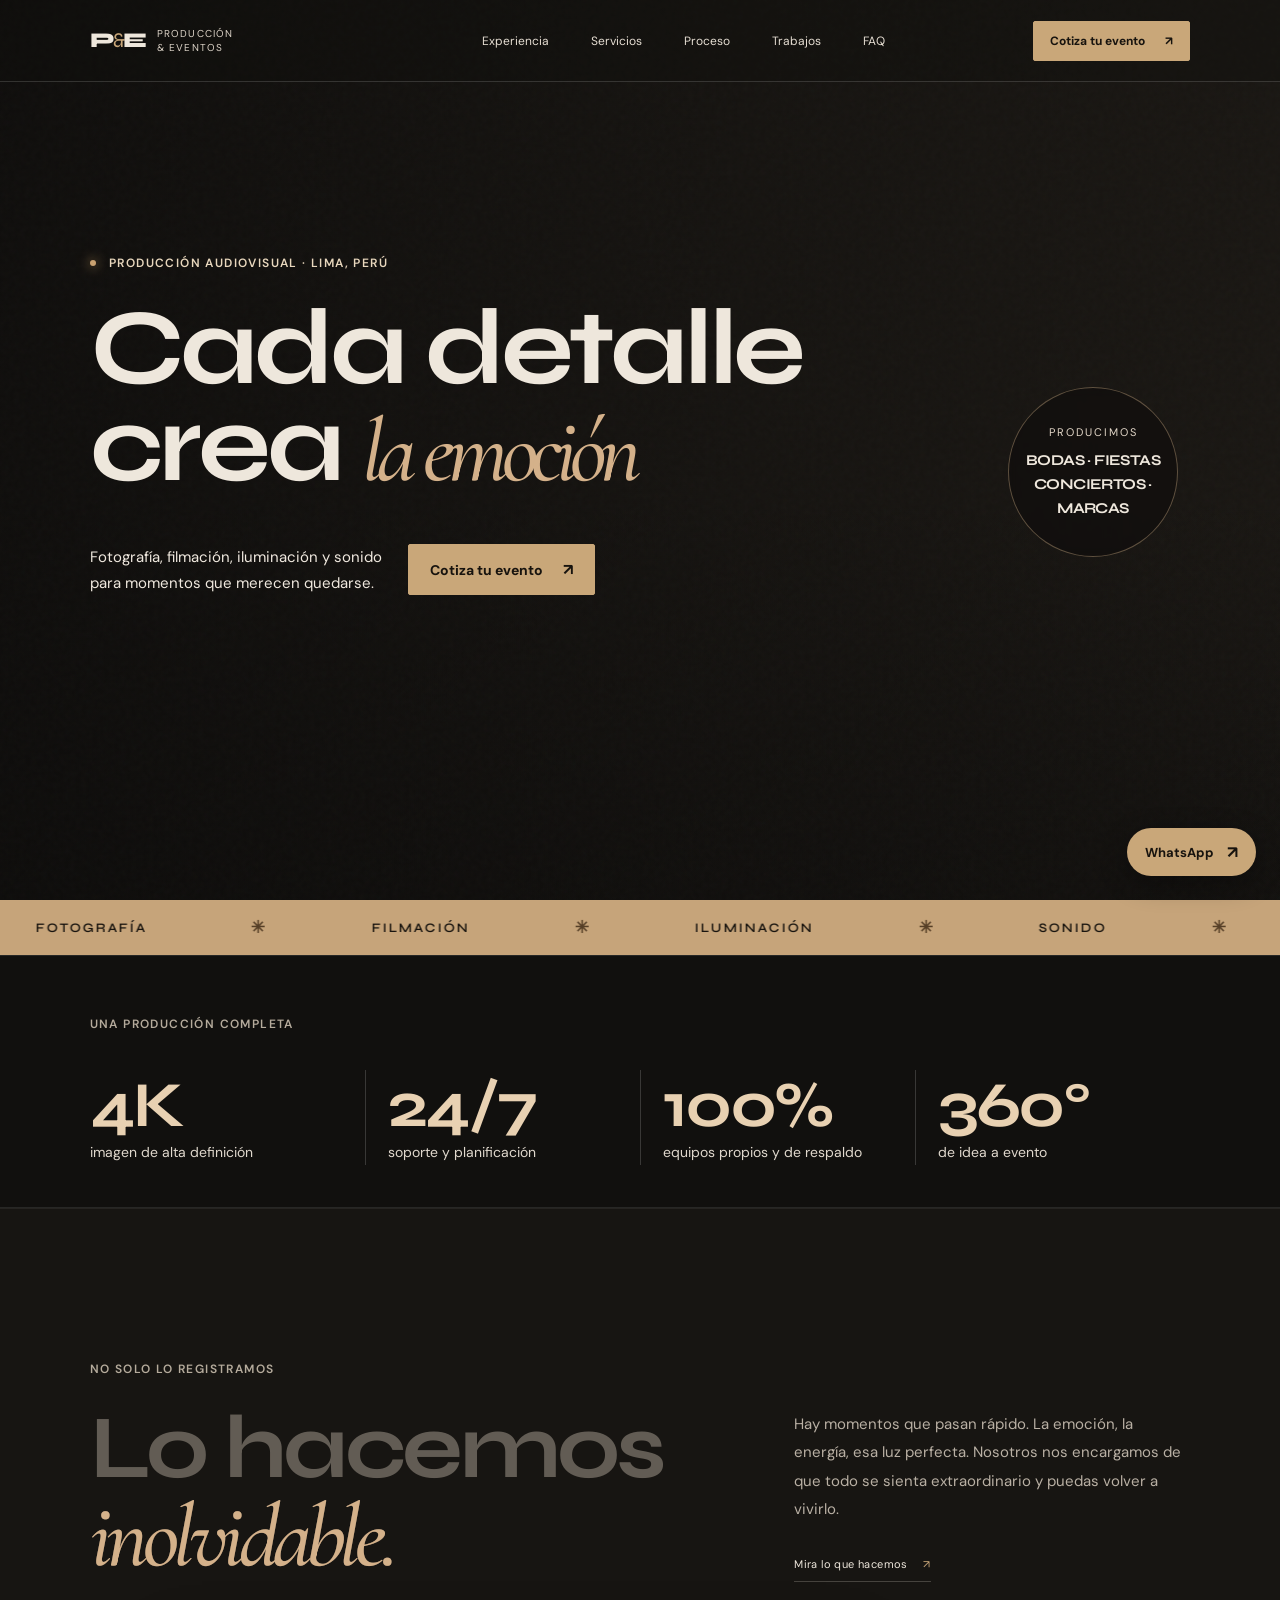
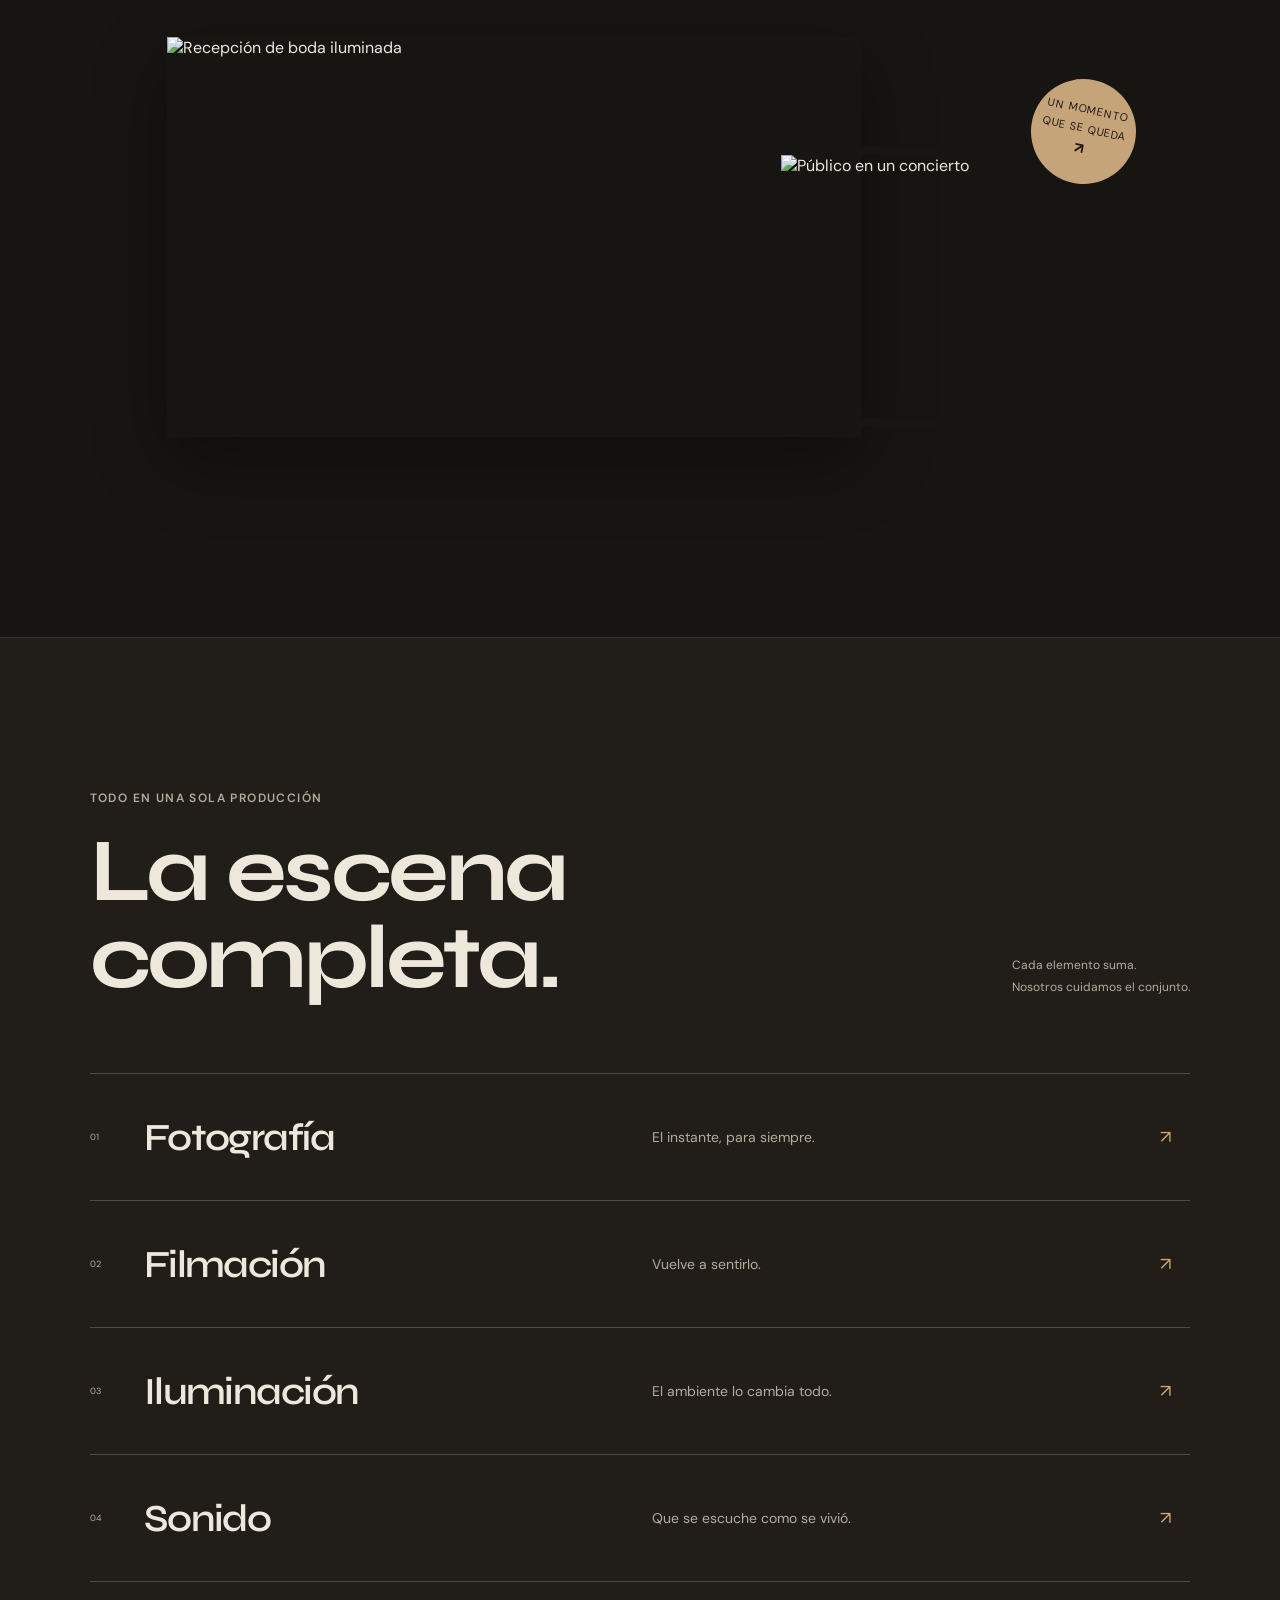
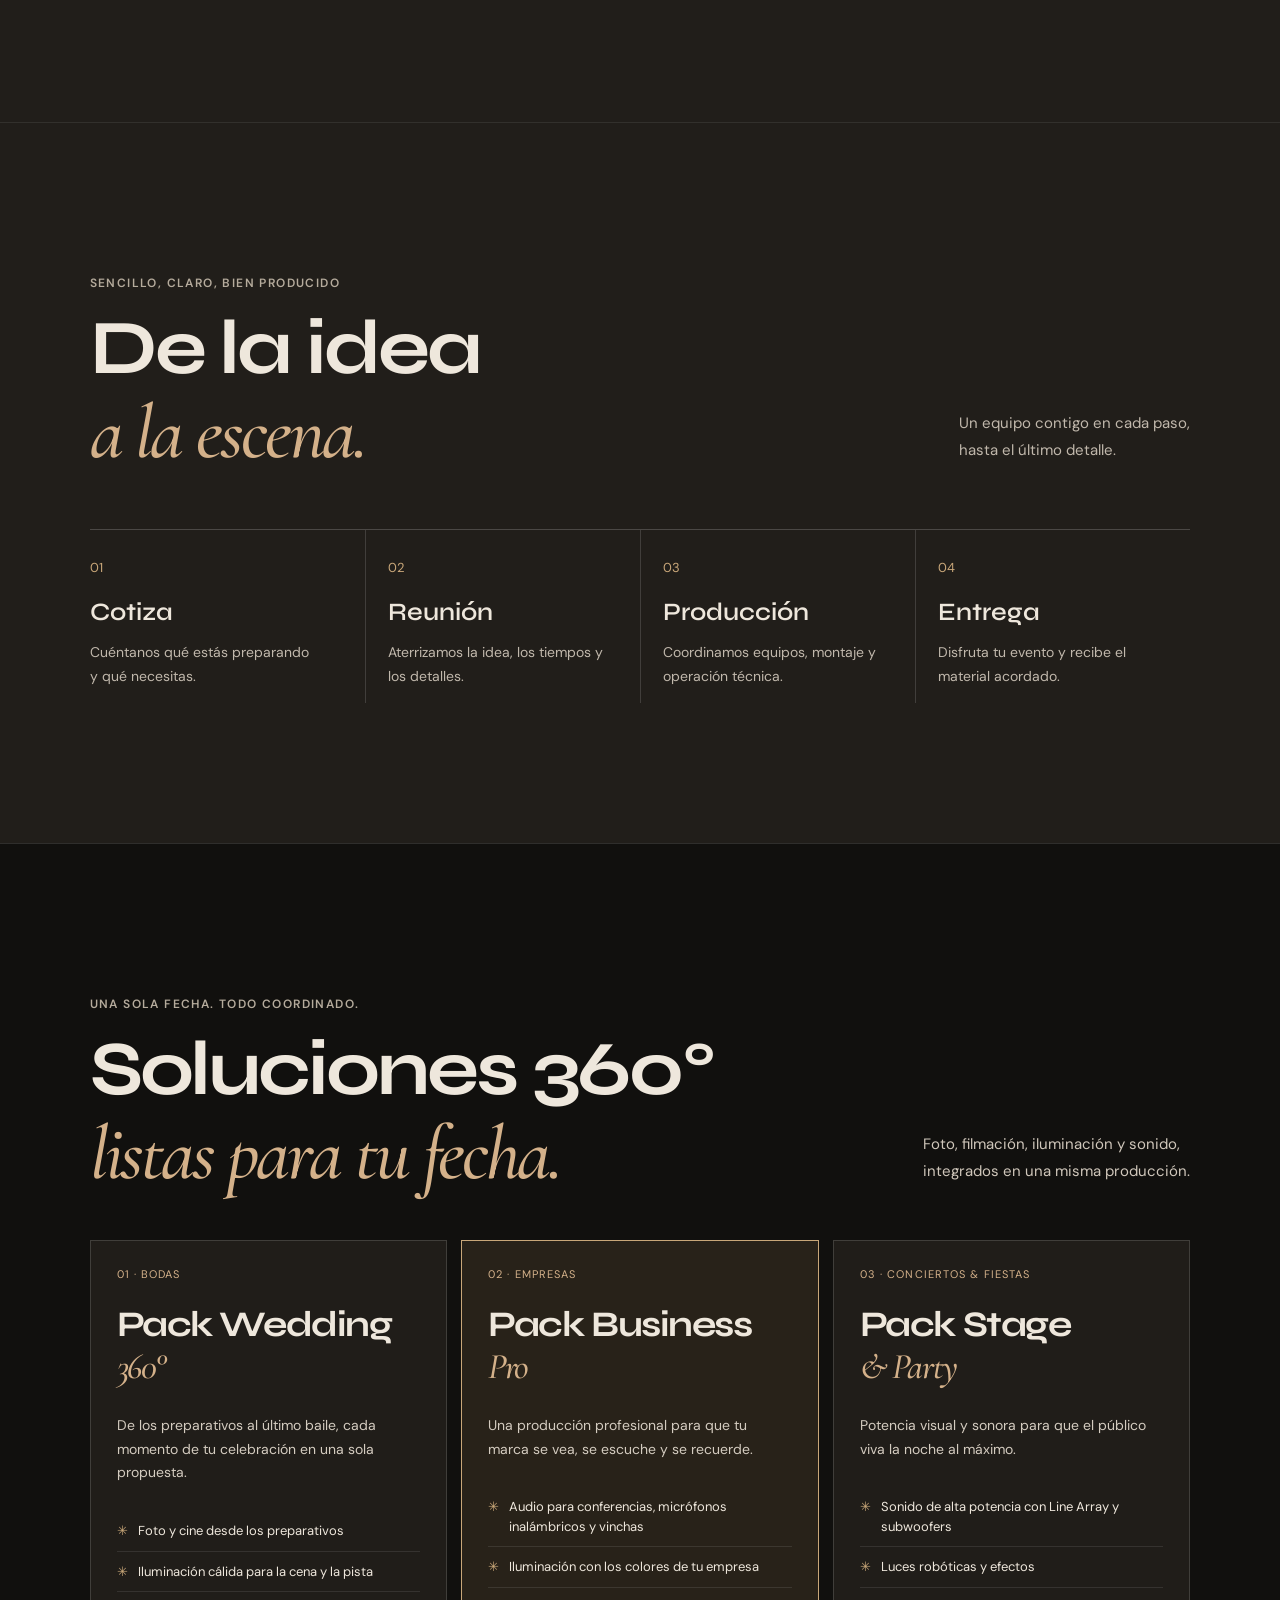
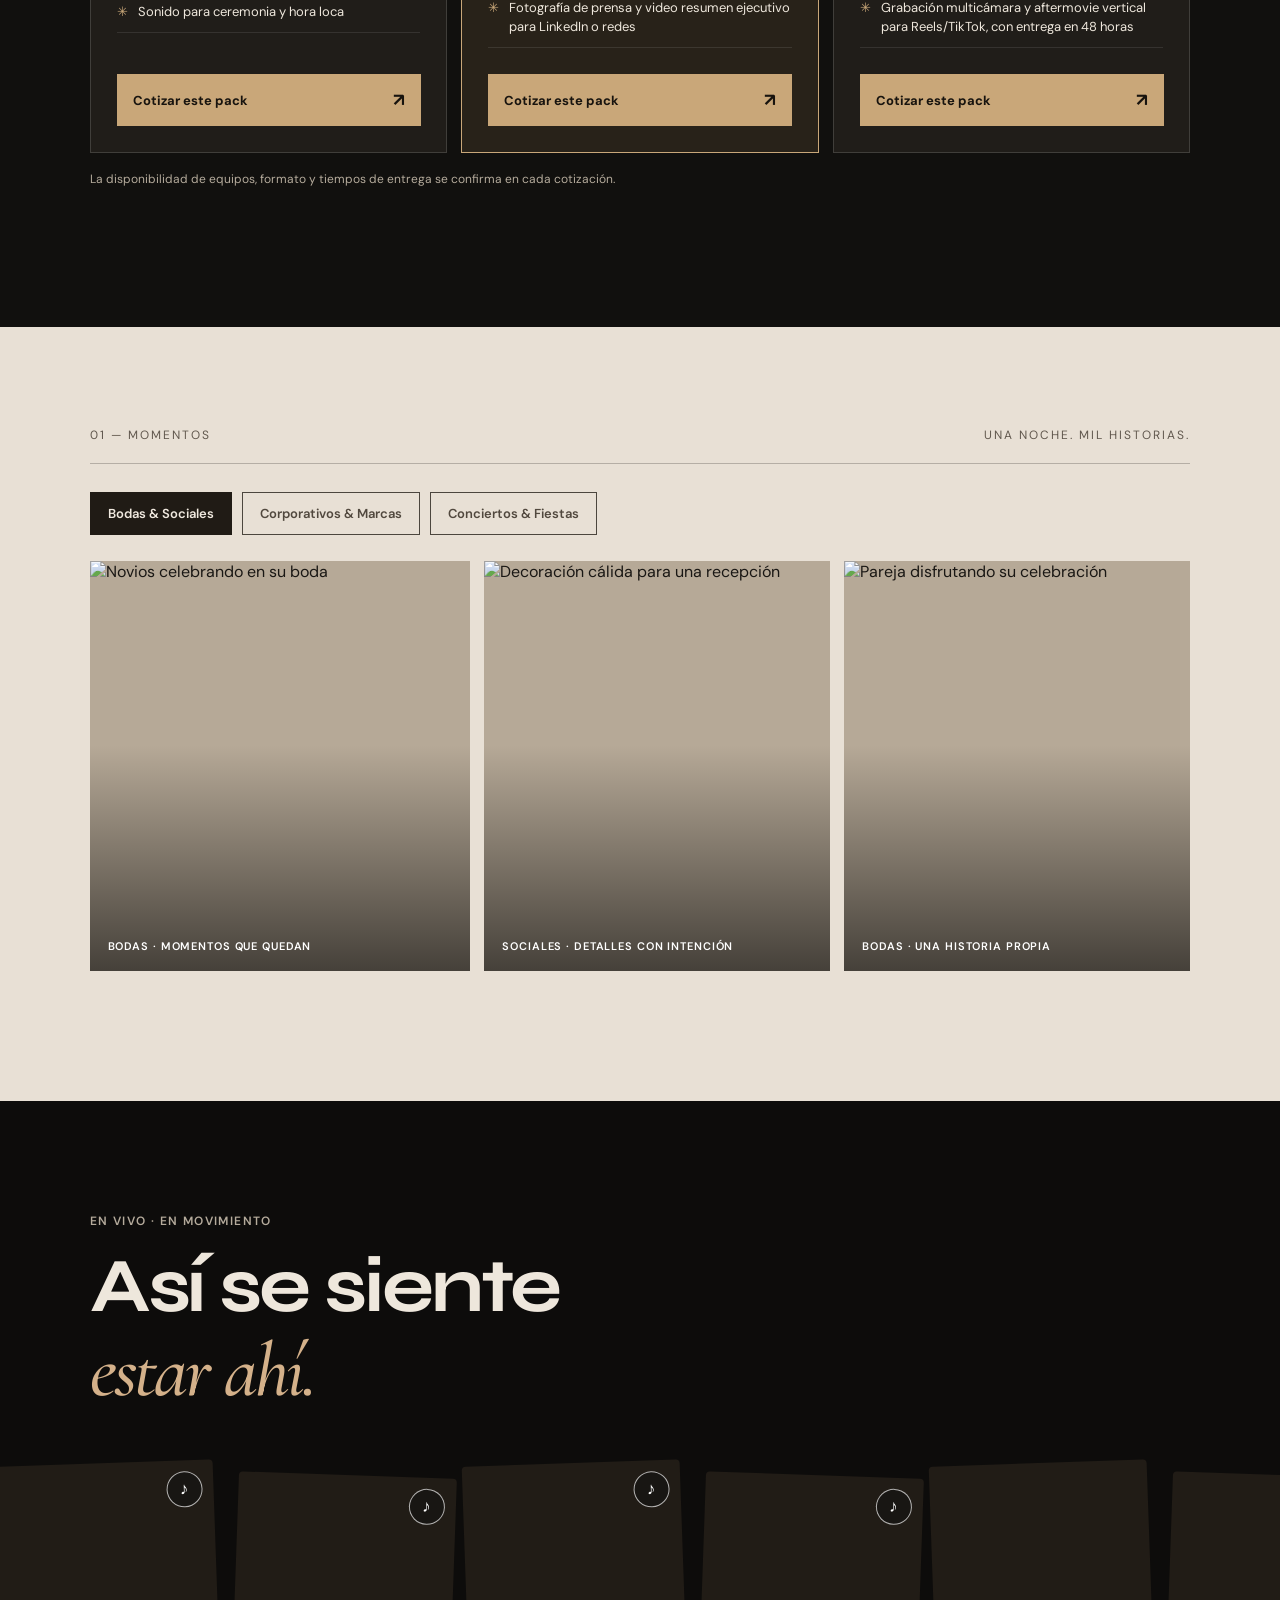
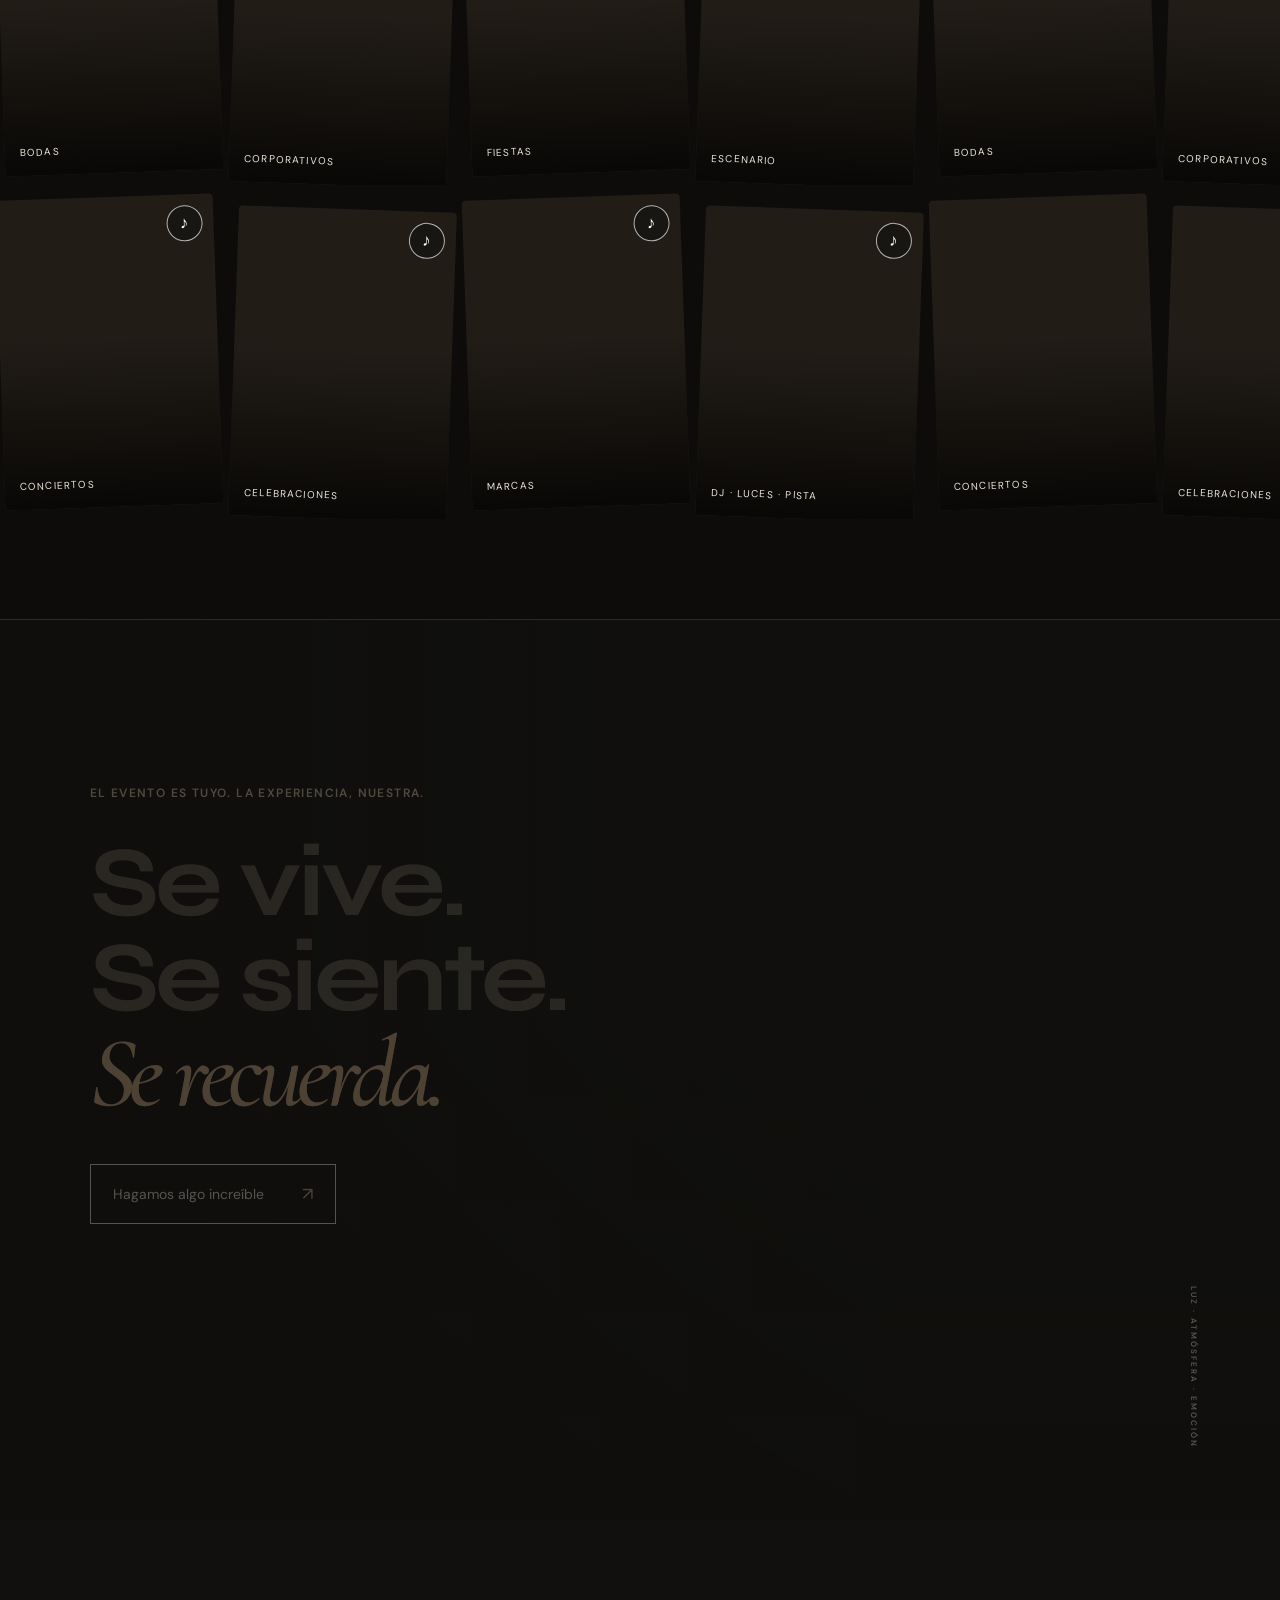
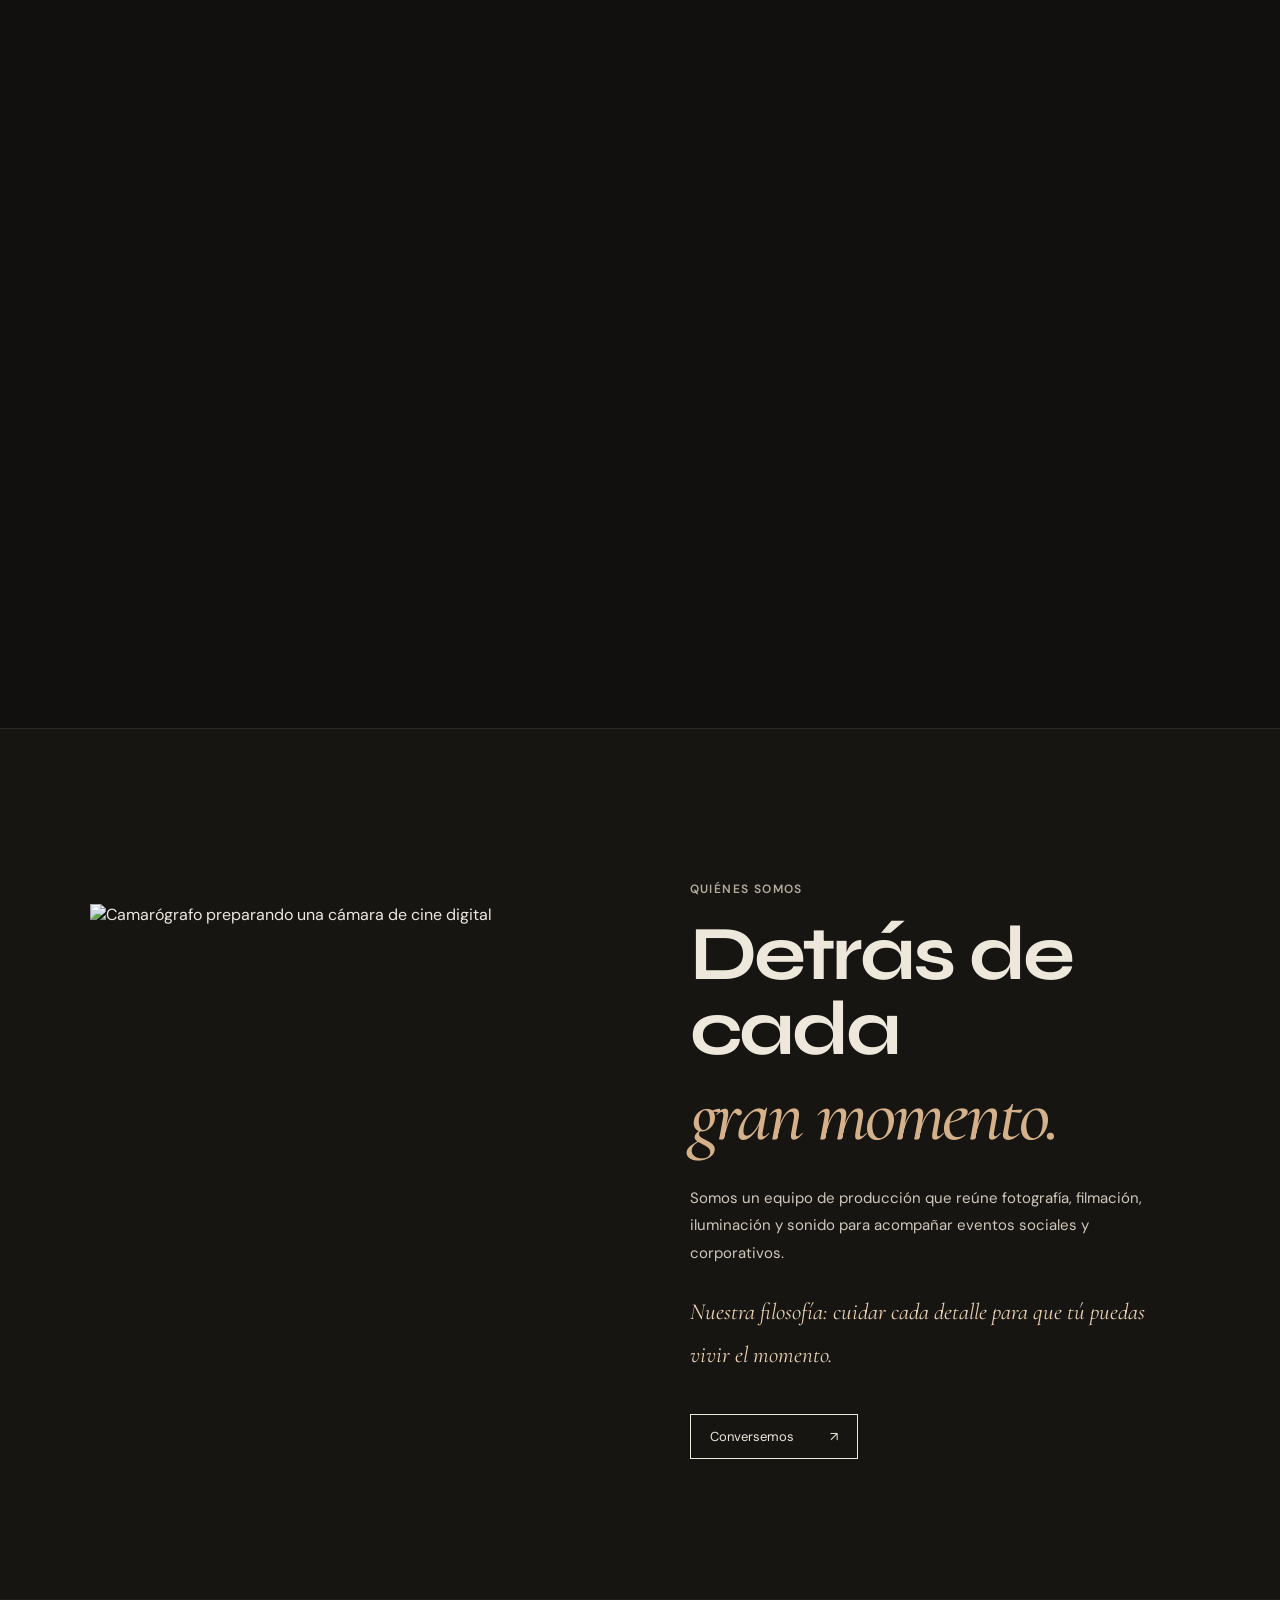
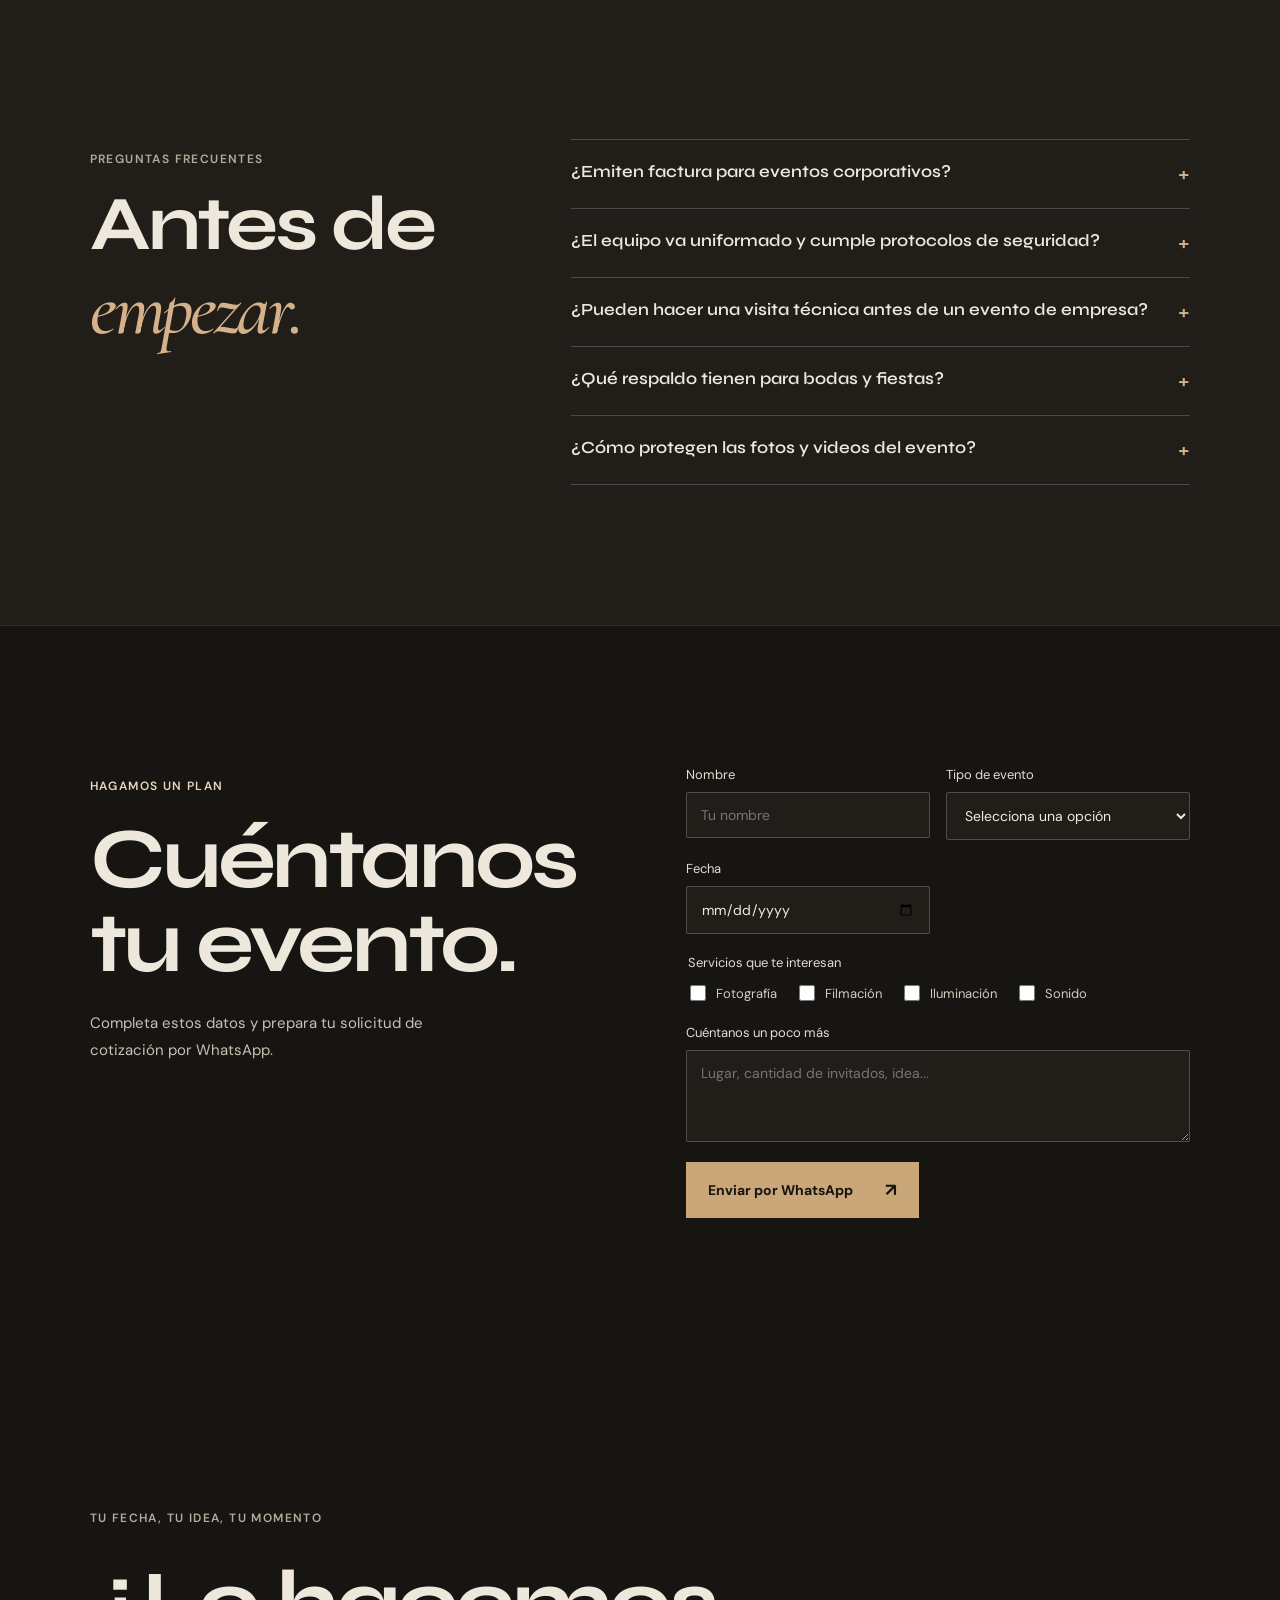
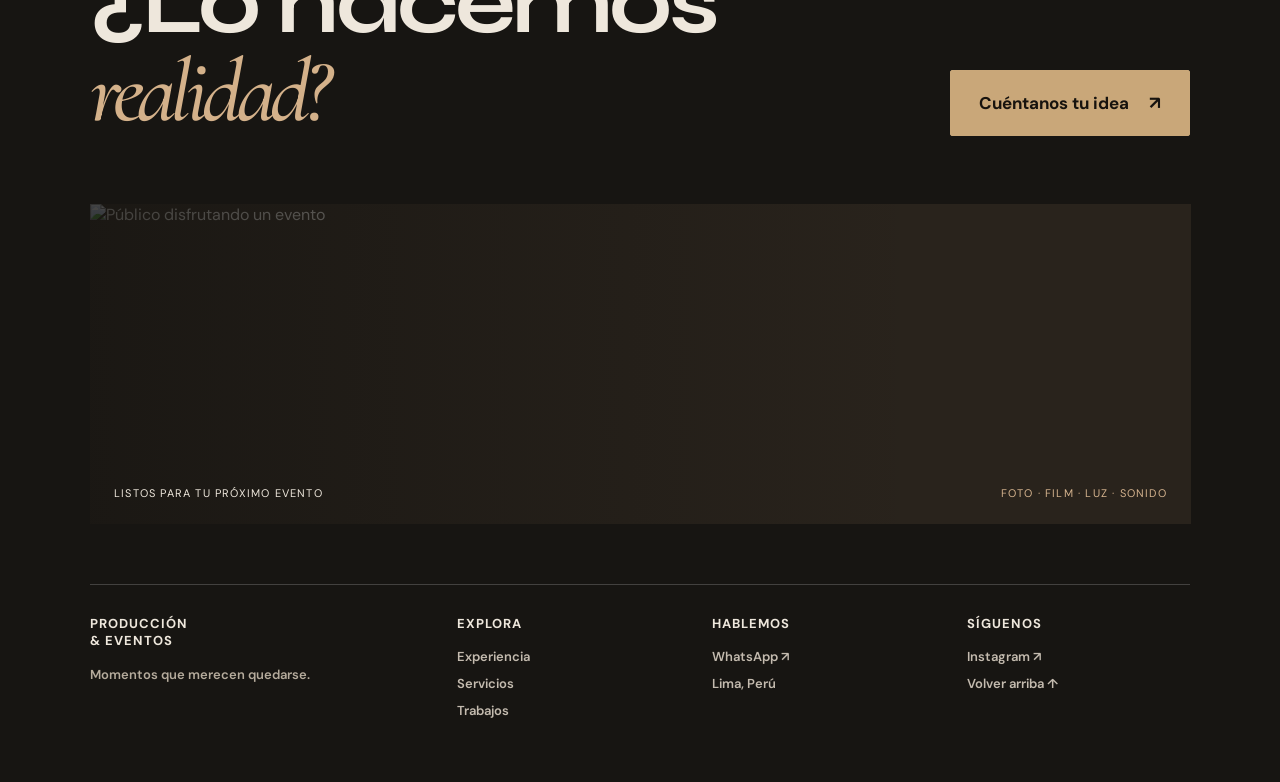
==== commit 793ff8ad: "Optimize media loading and playback" ====
--- a/index.html
+++ b/index.html
@@ -12,6 +12,8 @@
   <meta property="og:image" content="https://images.unsplash.com/photo-1511795409834-ef04bbd61622?auto=format&fit=crop&w=1200&h=630&q=85">
   <meta property="og:image:alt" content="Celebración de evento con iluminación cálida">
   <link rel="preconnect" href="https://fonts.googleapis.com">
+  <link rel="preconnect" href="https://images.unsplash.com">
+  <link rel="preconnect" href="https://videos.pexels.com">
   <link rel="preconnect" href="https://fonts.gstatic.com" crossorigin>
   <link href="https://fonts.googleapis.com/css2?family=Cormorant+Garamond:ital,wght@1,400;1,500&family=DM+Sans:wght@400;500;600;700&family=Syne:wght@400;500;600;700;800&display=swap" rel="stylesheet">
   <link rel="stylesheet" href="styles.css">
@@ -26,7 +28,7 @@
 
   <main>
     <section class="hero" id="inicio">
-      <video class="hero-video" autoplay muted loop playsinline poster="https://images.unsplash.com/photo-1511795409834-ef04bbd61622?auto=format&fit=crop&w=2200&q=90" aria-label="Recepción de boda al atardecer"><source src="https://videos.pexels.com/video-files/8790458/8790458-hd_1920_1080_25fps.mp4" type="video/mp4"></video>
+      <video class="hero-video" muted loop playsinline poster="https://images.unsplash.com/photo-1511795409834-ef04bbd61622?auto=format&fit=crop&w=1600&q=78" aria-label="Recepción de boda al atardecer"><source data-src="https://videos.pexels.com/video-files/8790458/8790458-hd_1920_1080_25fps.mp4" type="video/mp4"></video>
       <div class="hero-grain"></div>
       <div class="hero-content">
         <p class="eyebrow"><span class="live-dot"></span> PRODUCCIÓN AUDIOVISUAL · LIMA, PERÚ</p>
@@ -46,16 +48,16 @@
     <section class="intro section-pad" id="experiencia">
       <p class="eyebrow muted">NO SOLO LO REGISTRAMOS</p>
       <div class="intro-grid"><h2 data-text-mask>Lo hacemos<br><em>inolvidable.</em></h2><div class="intro-copy"><p>Hay momentos que pasan rápido. La emoción, la energía, esa luz perfecta. Nosotros nos encargamos de que todo se sienta extraordinario y puedas volver a vivirlo.</p><a class="text-link" href="#trabajos">Mira lo que hacemos <span>↗</span></a></div></div>
-      <div class="intro-visual"><img class="intro-main" src="https://images.unsplash.com/photo-1511795409834-ef04bbd61622?auto=format&fit=crop&w=1200&q=85" alt="Recepción de boda iluminada"><img class="intro-float" src="https://images.unsplash.com/photo-1501386761578-eac5c94b800a?auto=format&fit=crop&w=700&q=85" alt="Público en un concierto"><span class="photo-stamp">UN MOMENTO<br>QUE SE QUEDA <b>↗</b></span></div>
+      <div class="intro-visual"><img loading="lazy" decoding="async" class="intro-main" src="https://images.unsplash.com/photo-1511795409834-ef04bbd61622?auto=format&fit=crop&w=1000&q=78" alt="Recepción de boda iluminada"><img loading="lazy" decoding="async" class="intro-float" src="https://images.unsplash.com/photo-1501386761578-eac5c94b800a?auto=format&fit=crop&w=600&q=76" alt="Público en un concierto"><span class="photo-stamp">UN MOMENTO<br>QUE SE QUEDA <b>↗</b></span></div>
     </section>
 
     <section class="services section-pad" id="servicios">
       <div class="section-heading"><div><p class="eyebrow muted">TODO EN UNA SOLA PRODUCCIÓN</p><h2>La escena<br>completa.</h2></div><p class="heading-note">Cada elemento suma.<br>Nosotros cuidamos el conjunto.</p></div>
       <div class="service-list">
-        <article class="service-row service-photo" data-preview-video="https://videos.pexels.com/video-files/8790458/8790458-hd_1920_1080_25fps.mp4" data-preview-image="https://images.unsplash.com/photo-1519741497674-611481863552?auto=format&fit=crop&w=900&q=85"><img class="service-backdrop" src="https://images.unsplash.com/photo-1519741497674-611481863552?auto=format&fit=crop&w=900&q=85" alt=""><a class="service-link" href="servicio.html?tipo=fotografia" aria-label="Ver detalles del servicio de fotografía"><span class="service-no">01</span><h3>Fotografía</h3><span class="service-desc">El instante, para siempre.</span><span class="service-arrow">↗</span></a></article>
-        <article class="service-row service-film" data-preview-video="https://videos.pexels.com/video-files/8244255/8244255-hd_1920_1080_25fps.mp4" data-preview-image="https://images.unsplash.com/photo-1492684223066-81342ee5ff30?auto=format&fit=crop&w=900&q=85"><img class="service-backdrop" src="https://images.unsplash.com/photo-1492684223066-81342ee5ff30?auto=format&fit=crop&w=900&q=85" alt=""><a class="service-link" href="servicio.html?tipo=filmacion" aria-label="Ver detalles del servicio de filmación"><span class="service-no">02</span><h3>Filmación</h3><span class="service-desc">Vuelve a sentirlo.</span><span class="service-arrow">↗</span></a></article>
-        <article class="service-row service-light" data-preview-video="https://videos.pexels.com/video-files/12991802/12991802-hd_1920_1080_30fps.mp4" data-preview-image="https://images.unsplash.com/photo-1506157786151-b8491531f063?auto=format&fit=crop&w=900&q=85"><img class="service-backdrop" src="https://images.unsplash.com/photo-1506157786151-b8491531f063?auto=format&fit=crop&w=900&q=85" alt=""><a class="service-link" href="servicio.html?tipo=iluminacion" aria-label="Ver detalles del servicio de iluminación"><span class="service-no">03</span><h3>Iluminación</h3><span class="service-desc">El ambiente lo cambia todo.</span><span class="service-arrow">↗</span></a></article>
-        <article class="service-row service-sound" data-preview-video="https://videos.pexels.com/video-files/2361938/2361938-hd_1920_1080_30fps.mp4" data-preview-image="https://images.unsplash.com/photo-1501386761578-eac5c94b800a?auto=format&fit=crop&w=900&q=85"><img class="service-backdrop" src="https://images.unsplash.com/photo-1501386761578-eac5c94b800a?auto=format&fit=crop&w=900&q=85" alt=""><a class="service-link" href="servicio.html?tipo=sonido" aria-label="Ver detalles del servicio de sonido"><span class="service-no">04</span><h3>Sonido</h3><span class="service-desc">Que se escuche como se vivió.</span><span class="service-arrow">↗</span></a></article>
+        <article class="service-row service-photo" data-preview-video="https://videos.pexels.com/video-files/8790458/8790458-hd_1920_1080_25fps.mp4" data-preview-image="https://images.unsplash.com/photo-1519741497674-611481863552?auto=format&fit=crop&w=720&q=76"><img loading="lazy" decoding="async" class="service-backdrop" src="https://images.unsplash.com/photo-1519741497674-611481863552?auto=format&fit=crop&w=720&q=76" alt=""><a class="service-link" href="servicio.html?tipo=fotografia" aria-label="Ver detalles del servicio de fotografía"><span class="service-no">01</span><h3>Fotografía</h3><span class="service-desc">El instante, para siempre.</span><span class="service-arrow">↗</span></a></article>
+        <article class="service-row service-film" data-preview-video="https://videos.pexels.com/video-files/8244255/8244255-hd_1920_1080_25fps.mp4" data-preview-image="https://images.unsplash.com/photo-1492684223066-81342ee5ff30?auto=format&fit=crop&w=720&q=76"><img loading="lazy" decoding="async" class="service-backdrop" src="https://images.unsplash.com/photo-1492684223066-81342ee5ff30?auto=format&fit=crop&w=720&q=76" alt=""><a class="service-link" href="servicio.html?tipo=filmacion" aria-label="Ver detalles del servicio de filmación"><span class="service-no">02</span><h3>Filmación</h3><span class="service-desc">Vuelve a sentirlo.</span><span class="service-arrow">↗</span></a></article>
+        <article class="service-row service-light" data-preview-video="https://videos.pexels.com/video-files/12991802/12991802-hd_1920_1080_30fps.mp4" data-preview-image="https://images.unsplash.com/photo-1506157786151-b8491531f063?auto=format&fit=crop&w=720&q=76"><img loading="lazy" decoding="async" class="service-backdrop" src="https://images.unsplash.com/photo-1506157786151-b8491531f063?auto=format&fit=crop&w=720&q=76" alt=""><a class="service-link" href="servicio.html?tipo=iluminacion" aria-label="Ver detalles del servicio de iluminación"><span class="service-no">03</span><h3>Iluminación</h3><span class="service-desc">El ambiente lo cambia todo.</span><span class="service-arrow">↗</span></a></article>
+        <article class="service-row service-sound" data-preview-video="https://videos.pexels.com/video-files/2361938/2361938-hd_1920_1080_30fps.mp4" data-preview-image="https://images.unsplash.com/photo-1501386761578-eac5c94b800a?auto=format&fit=crop&w=720&q=76"><img loading="lazy" decoding="async" class="service-backdrop" src="https://images.unsplash.com/photo-1501386761578-eac5c94b800a?auto=format&fit=crop&w=720&q=76" alt=""><a class="service-link" href="servicio.html?tipo=sonido" aria-label="Ver detalles del servicio de sonido"><span class="service-no">04</span><h3>Sonido</h3><span class="service-desc">Que se escuche como se vivió.</span><span class="service-arrow">↗</span></a></article>
       </div>
     </section>
 
@@ -83,27 +85,27 @@
     <section class="reel-wall" aria-label="Reels de eventos en video">
       <div class="reel-heading"><p class="eyebrow muted">EN VIVO · EN MOVIMIENTO</p><h2>Así se siente<br><em>estar ahí.</em></h2></div>
       <div class="reel-lane reel-lane-forward"><div class="reel-track">
-        <article class="reel-card"><video muted loop playsinline preload="none" poster="https://images.unsplash.com/photo-1519741497674-611481863552?auto=format&fit=crop&w=500&h=900&q=85"><source src="https://videos.pexels.com/video-files/8790458/8790458-hd_1920_1080_25fps.mp4" type="video/mp4"></video><span>BODAS</span><button class="reel-audio" type="button" aria-label="Activar sonido">♪</button></article>
-        <article class="reel-card"><video muted loop playsinline preload="none" poster="https://images.unsplash.com/photo-1492684223066-81342ee5ff30?auto=format&fit=crop&w=500&h=900&q=85"><source src="https://videos.pexels.com/video-files/8244255/8244255-hd_1920_1080_25fps.mp4" type="video/mp4"></video><span>CORPORATIVOS</span><button class="reel-audio" type="button" aria-label="Activar sonido">♪</button></article>
-        <article class="reel-card"><video muted loop playsinline preload="none" poster="https://images.unsplash.com/photo-1470229722913-7c0e2dbbafd3?auto=format&fit=crop&w=500&h=900&q=85"><source src="https://videos.pexels.com/video-files/7722388/7722388-hd_1080_1920_25fps.mp4" type="video/mp4"></video><span>FIESTAS</span><button class="reel-audio" type="button" aria-label="Activar sonido">♪</button></article>
-        <article class="reel-card"><video muted loop playsinline preload="none" poster="https://images.unsplash.com/photo-1506157786151-b8491531f063?auto=format&fit=crop&w=500&h=900&q=85"><source src="https://videos.pexels.com/video-files/12991802/12991802-hd_1920_1080_30fps.mp4" type="video/mp4"></video><span>ESCENARIO</span><button class="reel-audio" type="button" aria-label="Activar sonido">♪</button></article>
+        <article class="reel-card"><video muted loop playsinline preload="none" data-poster="https://images.unsplash.com/photo-1519741497674-611481863552?auto=format&fit=crop&w=360&h=640&q=72"><source data-src="https://videos.pexels.com/video-files/8790458/8790458-hd_1920_1080_25fps.mp4" type="video/mp4"></video><span>BODAS</span><button class="reel-audio" type="button" aria-label="Activar sonido">♪</button></article>
+        <article class="reel-card"><video muted loop playsinline preload="none" data-poster="https://images.unsplash.com/photo-1492684223066-81342ee5ff30?auto=format&fit=crop&w=360&h=640&q=72"><source data-src="https://videos.pexels.com/video-files/8244255/8244255-hd_1920_1080_25fps.mp4" type="video/mp4"></video><span>CORPORATIVOS</span><button class="reel-audio" type="button" aria-label="Activar sonido">♪</button></article>
+        <article class="reel-card"><video muted loop playsinline preload="none" data-poster="https://images.unsplash.com/photo-1470229722913-7c0e2dbbafd3?auto=format&fit=crop&w=360&h=640&q=72"><source data-src="https://videos.pexels.com/video-files/7722388/7722388-hd_1080_1920_25fps.mp4" type="video/mp4"></video><span>FIESTAS</span><button class="reel-audio" type="button" aria-label="Activar sonido">♪</button></article>
+        <article class="reel-card"><video muted loop playsinline preload="none" data-poster="https://images.unsplash.com/photo-1506157786151-b8491531f063?auto=format&fit=crop&w=360&h=640&q=72"><source data-src="https://videos.pexels.com/video-files/12991802/12991802-hd_1920_1080_30fps.mp4" type="video/mp4"></video><span>ESCENARIO</span><button class="reel-audio" type="button" aria-label="Activar sonido">♪</button></article>
       </div></div>
       <div class="reel-lane reel-lane-reverse"><div class="reel-track">
-        <article class="reel-card"><video muted loop playsinline preload="none" poster="https://images.unsplash.com/photo-1501386761578-eac5c94b800a?auto=format&fit=crop&w=500&h=900&q=85"><source src="https://videos.pexels.com/video-files/2361938/2361938-hd_1920_1080_30fps.mp4" type="video/mp4"></video><span>CONCIERTOS</span><button class="reel-audio" type="button" aria-label="Activar sonido">♪</button></article>
-        <article class="reel-card"><video muted loop playsinline preload="none" poster="https://images.unsplash.com/photo-1511795409834-ef04bbd61622?auto=format&fit=crop&w=500&h=900&q=85"><source src="https://videos.pexels.com/video-files/8790458/8790458-hd_1920_1080_25fps.mp4" type="video/mp4"></video><span>CELEBRACIONES</span><button class="reel-audio" type="button" aria-label="Activar sonido">♪</button></article>
-        <article class="reel-card"><video muted loop playsinline preload="none" poster="https://images.unsplash.com/photo-1492684223066-81342ee5ff30?auto=format&fit=crop&w=500&h=900&q=85"><source src="https://videos.pexels.com/video-files/8244255/8244255-hd_1920_1080_25fps.mp4" type="video/mp4"></video><span>MARCAS</span><button class="reel-audio" type="button" aria-label="Activar sonido">♪</button></article>
-        <article class="reel-card"><video muted loop playsinline preload="none" poster="https://images.unsplash.com/photo-1470229722913-7c0e2dbbafd3?auto=format&fit=crop&w=500&h=900&q=85"><source src="https://videos.pexels.com/video-files/7722388/7722388-hd_1080_1920_25fps.mp4" type="video/mp4"></video><span>DJ · LUCES · PISTA</span><button class="reel-audio" type="button" aria-label="Activar sonido">♪</button></article>
+        <article class="reel-card"><video muted loop playsinline preload="none" data-poster="https://images.unsplash.com/photo-1501386761578-eac5c94b800a?auto=format&fit=crop&w=360&h=640&q=72"><source data-src="https://videos.pexels.com/video-files/2361938/2361938-hd_1920_1080_30fps.mp4" type="video/mp4"></video><span>CONCIERTOS</span><button class="reel-audio" type="button" aria-label="Activar sonido">♪</button></article>
+        <article class="reel-card"><video muted loop playsinline preload="none" data-poster="https://images.unsplash.com/photo-1511795409834-ef04bbd61622?auto=format&fit=crop&w=360&h=640&q=72"><source data-src="https://videos.pexels.com/video-files/8790458/8790458-hd_1920_1080_25fps.mp4" type="video/mp4"></video><span>CELEBRACIONES</span><button class="reel-audio" type="button" aria-label="Activar sonido">♪</button></article>
+        <article class="reel-card"><video muted loop playsinline preload="none" data-poster="https://images.unsplash.com/photo-1492684223066-81342ee5ff30?auto=format&fit=crop&w=360&h=640&q=72"><source data-src="https://videos.pexels.com/video-files/8244255/8244255-hd_1920_1080_25fps.mp4" type="video/mp4"></video><span>MARCAS</span><button class="reel-audio" type="button" aria-label="Activar sonido">♪</button></article>
+        <article class="reel-card"><video muted loop playsinline preload="none" data-poster="https://images.unsplash.com/photo-1470229722913-7c0e2dbbafd3?auto=format&fit=crop&w=360&h=640&q=72"><source data-src="https://videos.pexels.com/video-files/7722388/7722388-hd_1080_1920_25fps.mp4" type="video/mp4"></video><span>DJ · LUCES · PISTA</span><button class="reel-audio" type="button" aria-label="Activar sonido">♪</button></article>
       </div></div>
     </section>
 
     <section class="feature" id="trabajos">
-      <div class="feature-stage"><video class="feature-video" muted autoplay loop playsinline preload="none" poster="https://images.unsplash.com/photo-1492684223066-81342ee5ff30?auto=format&fit=crop&w=1800&q=85"><source src="https://videos.pexels.com/video-files/8716877/8716877-hd_1920_1080_25fps.mp4" type="video/mp4"></video><div class="feature-shade"></div>
+      <div class="feature-stage"><video class="feature-video" muted loop playsinline preload="none" poster="https://images.unsplash.com/photo-1492684223066-81342ee5ff30?auto=format&fit=crop&w=1400&q=78"><source data-src="https://videos.pexels.com/video-files/8716877/8716877-hd_1920_1080_25fps.mp4" type="video/mp4"></video><div class="feature-shade"></div>
       <div class="feature-copy"><p class="eyebrow">EL EVENTO ES TUYO. LA EXPERIENCIA, NUESTRA.</p><h2 data-text-mask>Se vive.<br>Se siente.<br><em>Se recuerda.</em></h2><a href="#cotizacion" class="light-button">Hagamos algo increíble <span>↗</span></a></div>
       <span class="feature-caption">LUZ · ATMÓSFERA · EMOCIÓN</span></div>
     </section>
 
     <section class="about section-pad" id="nosotros">
-      <div class="about-image"><img src="https://images.unsplash.com/photo-1781127445188-3b05a9316dde?auto=format&fit=crop&w=1200&q=85" alt="Camarógrafo preparando una cámara de cine digital"></div>
+      <div class="about-image"><img loading="lazy" decoding="async" src="https://images.unsplash.com/photo-1781127445188-3b05a9316dde?auto=format&fit=crop&w=1000&q=78" alt="Camarógrafo preparando una cámara de cine digital"></div>
       <div class="about-copy"><p class="eyebrow muted">QUIÉNES SOMOS</p><h2>Detrás de cada<br><em>gran momento.</em></h2><p>Somos un equipo de producción que reúne fotografía, filmación, iluminación y sonido para acompañar eventos sociales y corporativos.</p><p class="about-principle">Nuestra filosofía: cuidar cada detalle para que tú puedas vivir el momento.</p><a class="outline-button" href="#cotizacion">Conversemos <span>↗</span></a></div>
     </section>
 
@@ -131,7 +133,7 @@
     <section class="contact section-pad" id="contacto">
       <p class="eyebrow muted">TU FECHA, TU IDEA, TU MOMENTO</p>
       <div class="contact-row"><h2>¿Lo hacemos<br><em>realidad?</em></h2><a class="contact-button" href="#cotizacion">Cuéntanos tu idea <span>↗</span></a></div>
-      <div class="contact-visual"><img src="https://images.unsplash.com/photo-1492684223066-81342ee5ff30?auto=format&fit=crop&w=1600&q=85" alt="Público disfrutando un evento"><div class="contact-visual-label"><span>LISTOS PARA TU PRÓXIMO EVENTO</span><span>FOTO · FILM · LUZ · SONIDO</span></div></div>
+      <div class="contact-visual"><img loading="lazy" decoding="async" src="https://images.unsplash.com/photo-1492684223066-81342ee5ff30?auto=format&fit=crop&w=1300&q=78" alt="Público disfrutando un evento"><div class="contact-visual-label"><span>LISTOS PARA TU PRÓXIMO EVENTO</span><span>FOTO · FILM · LUZ · SONIDO</span></div></div>
       <div class="contact-foot"><div><strong>PRODUCCIÓN<br>& EVENTOS</strong><p>Momentos que merecen quedarse.</p></div><div><strong>EXPLORA</strong><a href="#experiencia">Experiencia</a><a href="#servicios">Servicios</a><a href="#trabajos">Trabajos</a></div><div><strong>HABLEMOS</strong><a href="https://wa.me/?text=Hola%2C%20quiero%20cotizar%20un%20evento" target="_blank" rel="noreferrer">WhatsApp ↗</a><a href="#contacto">Lima, Perú</a></div><div class="footer-social"><strong>SÍGUENOS</strong><a href="#contacto">Instagram ↗</a><a href="#inicio">Volver arriba ↑</a></div></div>
     </section>
   </main>
--- a/styles.css
+++ b/styles.css
@@ -49,3 +49,18 @@
 .service-cursor-preview{transition:opacity .2s,transform .22s cubic-bezier(.2,.7,.2,1),left .08s linear,top .08s linear}
 .pack-card:before{z-index:3;pointer-events:none}
 @media(max-width:760px){.kinetic-word{font-size:.72em}.service-cursor-preview{display:none}}
+/* The scroll reveal should read as intentional from its first frame. */
+.feature-video{clip-path:inset(var(--feature-inset,20%) round var(--feature-radius,24px))}
+.feature-copy,.feature-caption{opacity:var(--feature-copy-opacity,.42)}
+.feature-shade{opacity:var(--feature-shade-opacity,.38)}
+/* Sculpted cinematic frame for the service hover preview. */
+.service-cursor-preview{width:clamp(150px,16vw,190px);aspect-ratio:3/4;border:1px solid rgba(226,190,148,.92);border-radius:48% 48% 12px 12px / 23% 23% 12px 12px;background:#171410;box-shadow:0 22px 70px #0009,0 0 34px #c9a77924;transform:rotate(-6deg) scale(.93)}
+.service-cursor-preview.is-visible{transform:rotate(-3deg) scale(1)}
+.service-cursor-preview video{position:absolute;inset:0;border-radius:inherit;}
+.service-cursor-preview:before{content:"";position:absolute;z-index:1;inset:9px;border:1px solid #f4e7d08c;border-radius:inherit;pointer-events:none}
+.service-cursor-preview:after{content:"";position:absolute;z-index:1;inset:50% 0 0;border-radius:0 0 11px 11px;background:linear-gradient(transparent,rgba(7,6,5,.72));pointer-events:none}
+.service-cursor-preview span{z-index:2;left:18px;bottom:18px;font-size:9px;letter-spacing:.16em}
+/* Let the feature video grow into focus, then recede as the section passes. */
+.feature{height:190vh}
+@media(max-width:760px){.feature{height:170vh}}
+@media(prefers-reduced-motion:reduce){.feature{height:100vh}}
